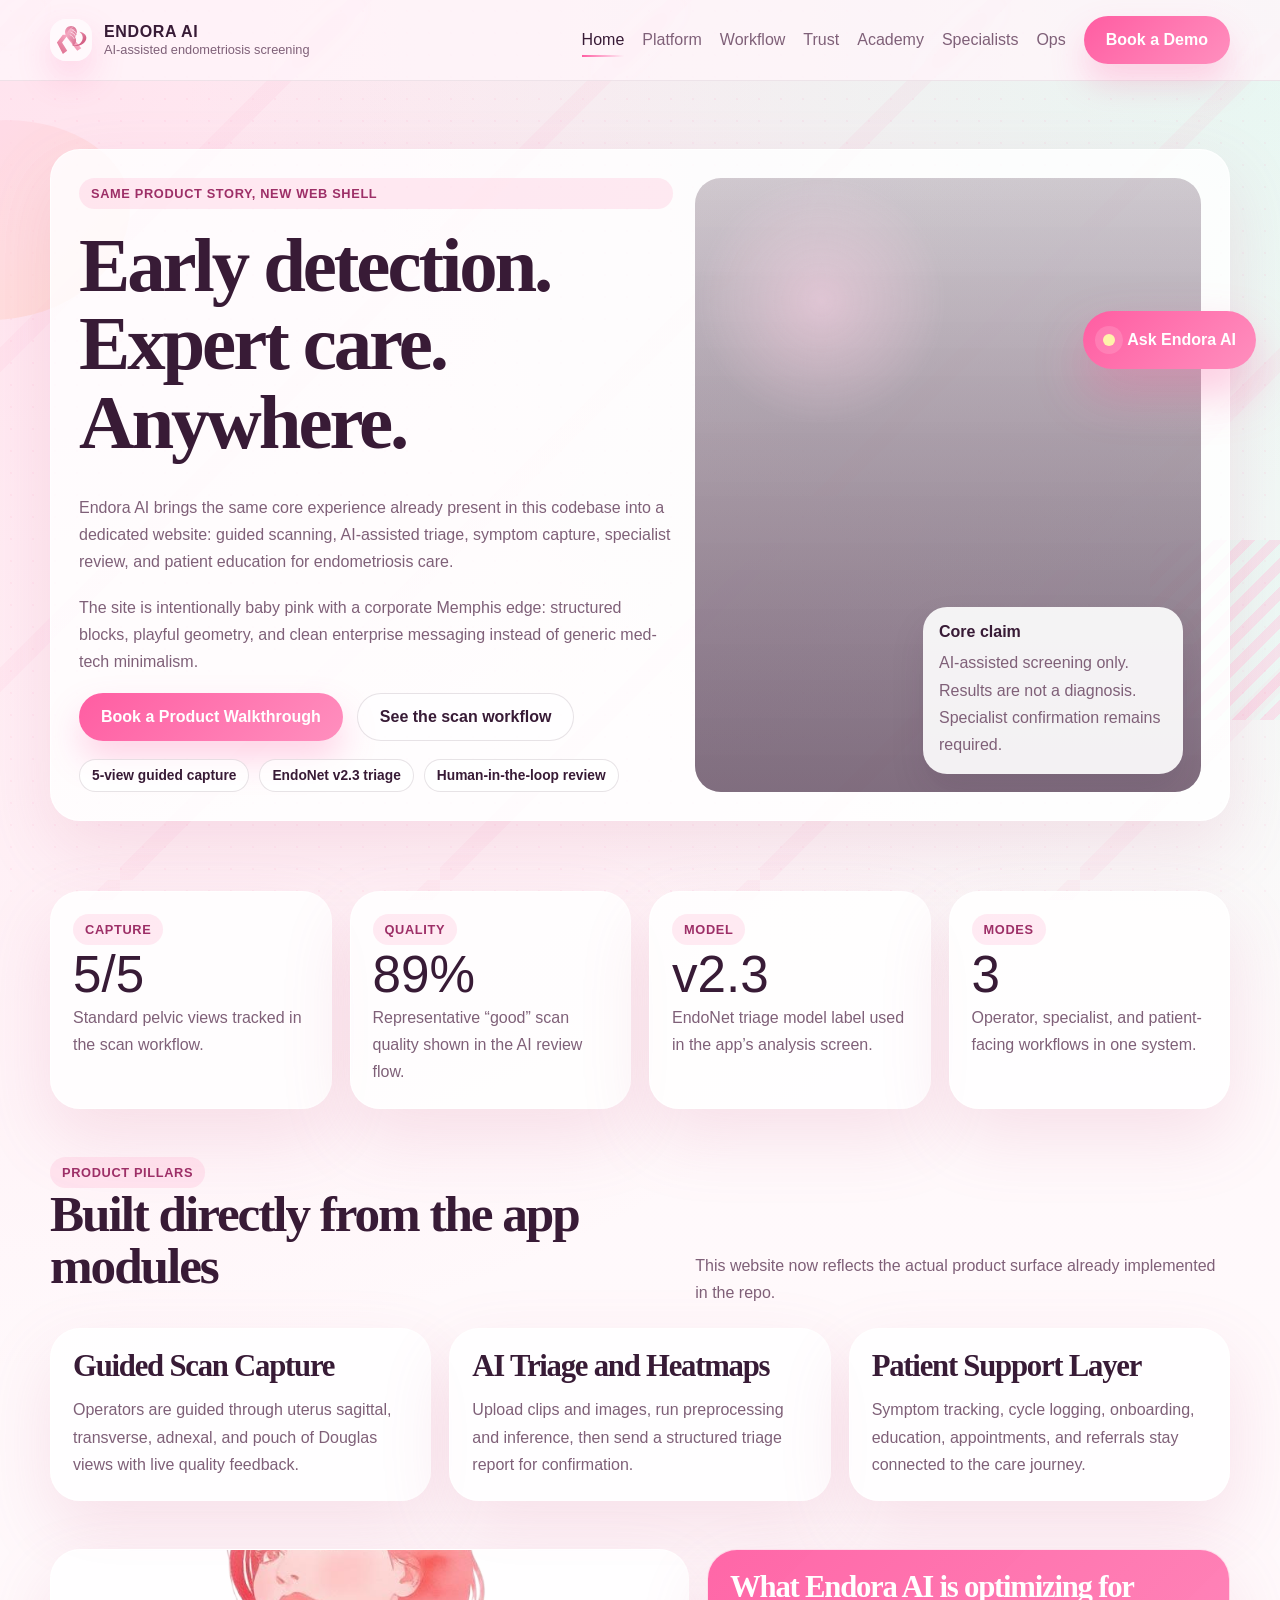
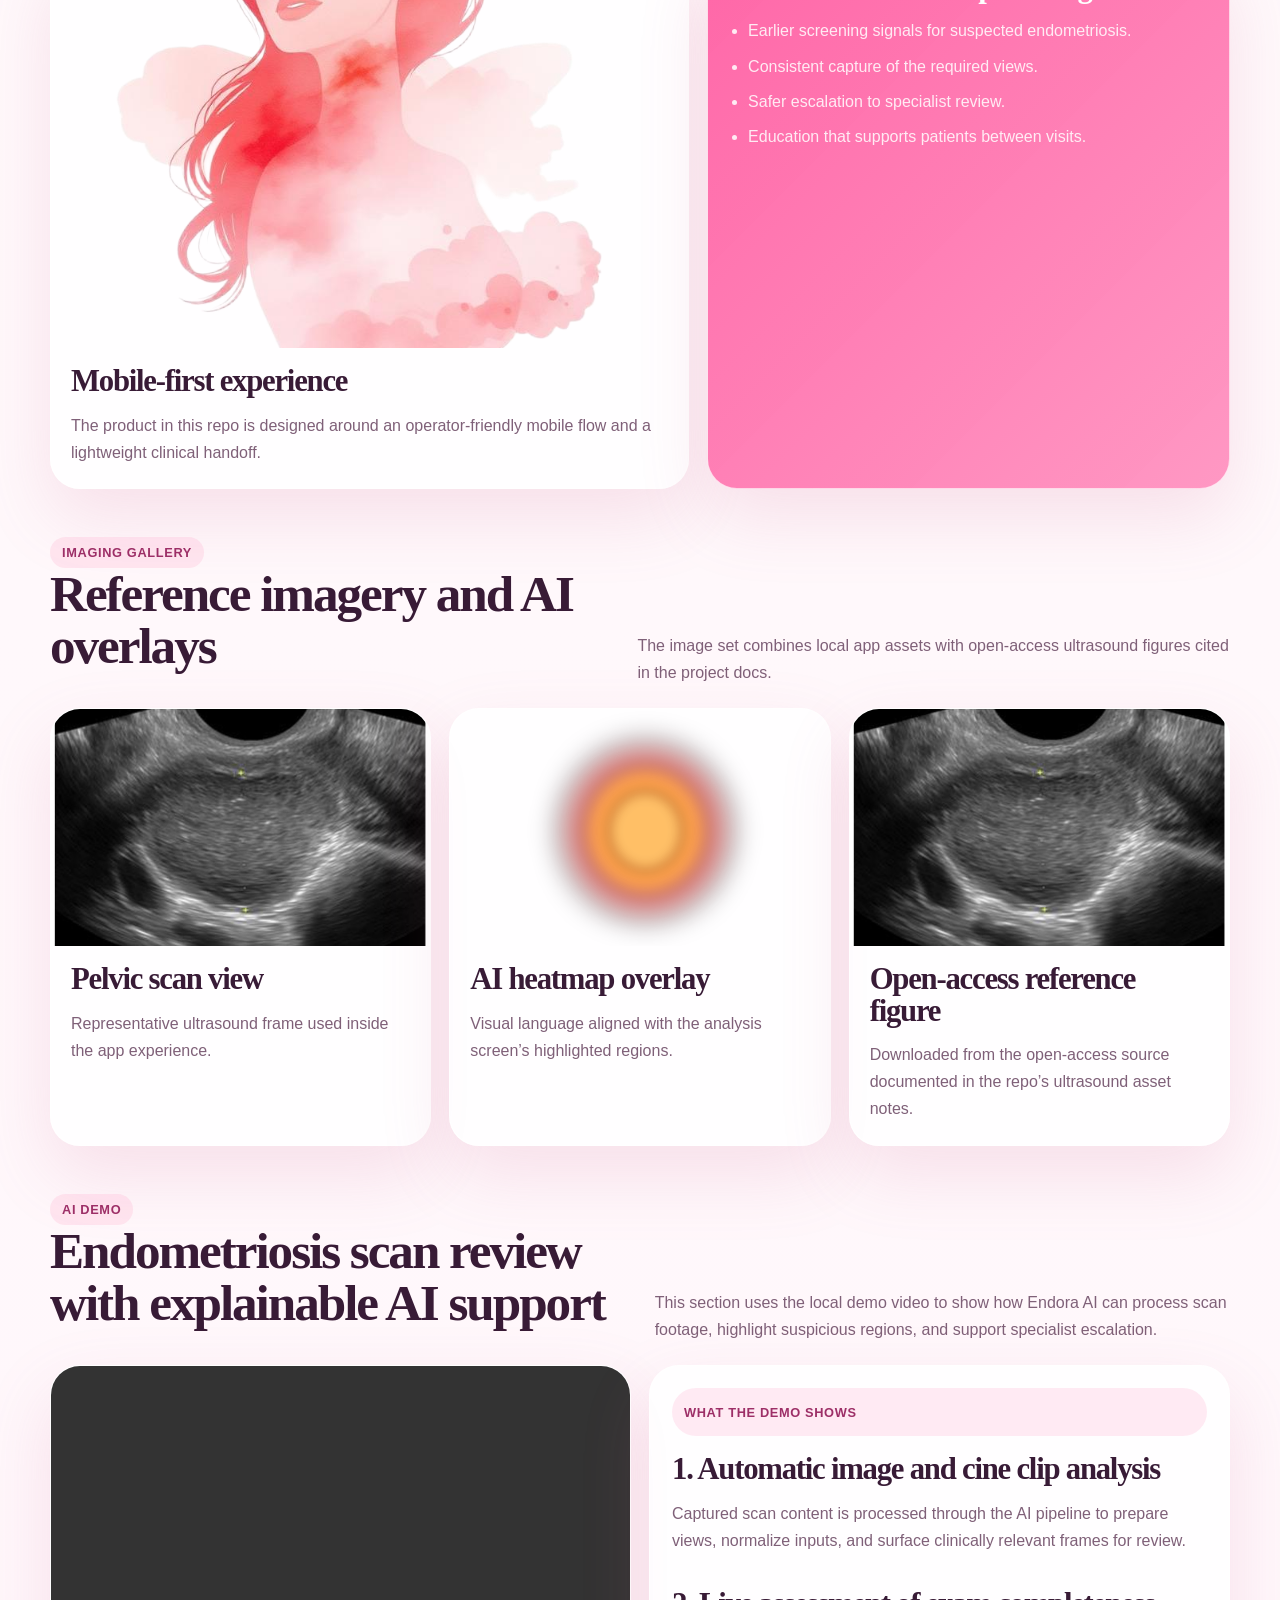
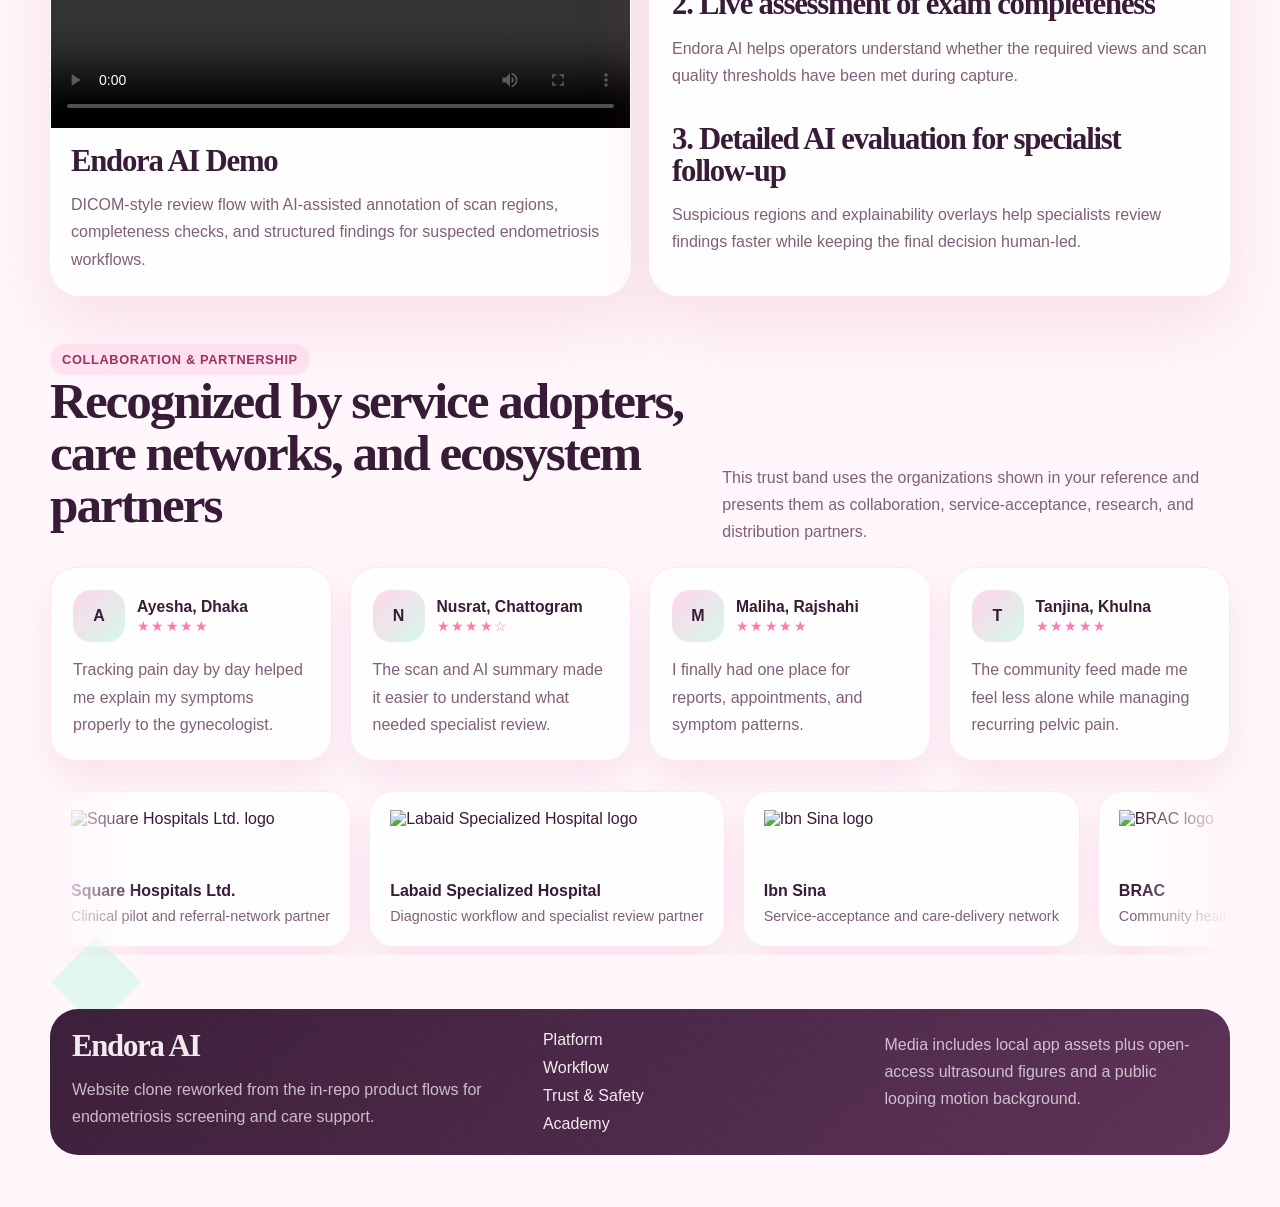
==== index.html @ 6591b610 "first commit" ====
<!doctype html>
<html lang="en">
  <head>
    <meta charset="UTF-8" />
    <meta name="viewport" content="width=device-width, initial-scale=1.0" />
    <title>Endora AI</title>
    <link rel="stylesheet" href="./styles.css" />
  </head>
  <body>
    <div class="page-shell">
      <div class="shape one"></div>
      <div class="shape two"></div>
      <div class="shape three"></div>

      <header class="site-header">
        <div class="header-inner">
          <a class="brand" href="./index.html">
            <img src="./assets/endora-awareness-logo.svg" alt="Endora AI logo" />
            <span class="brand-copy">
              <strong>Endora AI</strong>
              <span>AI-assisted endometriosis screening</span>
            </span>
          </a>
          <button class="nav-toggle" data-nav-toggle aria-expanded="false" aria-label="Toggle navigation">Menu</button>
          <nav class="site-nav" data-site-nav>
            <a href="./index.html" aria-current="page">Home</a>
            <a href="./team.html">Platform</a>
            <a href="./publications.html">Workflow</a>
            <a href="./security.html">Trust</a>
            <a href="./privacy-policy.html">Academy</a>
            <a href="./website-terms-of-use.html">Specialists</a>
            <a href="./patents.html">Ops</a>
            <a class="cta" href="./product-regulatory-information.html">Book a Demo</a>
          </nav>
        </div>
      </header>

      <main>
        <section class="hero">
          <div class="section">
            <div class="hero-card">
              <div class="hero-copy">
                <div class="eyebrow">Same product story, new web shell</div>
                <h1>Early detection. Expert care. Anywhere.</h1>
                <p>
                  Endora AI brings the same core experience already present in this codebase into a dedicated website:
                  guided scanning, AI-assisted triage, symptom capture, specialist review, and patient education for
                  endometriosis care.
                </p>
                <p>
                  The site is intentionally baby pink with a corporate Memphis edge: structured blocks, playful geometry,
                  and clean enterprise messaging instead of generic med-tech minimalism.
                </p>
                <div class="button-row">
                  <a class="cta" href="./product-regulatory-information.html">Book a Product Walkthrough</a>
                  <a class="cta secondary" href="./publications.html">See the scan workflow</a>
                </div>
                <div class="pill-row">
                  <span class="pill">5-view guided capture</span>
                  <span class="pill">EndoNet v2.3 triage</span>
                  <span class="pill">Human-in-the-loop review</span>
                </div>
              </div>
              <div class="hero-media">
                <video autoplay muted loop playsinline src="./assets/Endometriosis_Video_Generation.mp4"></video>
                <div class="hero-overlay"></div>
                <div class="hero-float">
                  <strong>Core claim</strong>
                  <p>AI-assisted screening only. Results are not a diagnosis. Specialist confirmation remains required.</p>
                </div>
              </div>
            </div>
          </div>
        </section>

        <section class="section">
          <div class="stats">
            <article class="stat-card">
              <div class="badge">Capture</div>
              <div class="stat-value">5/5</div>
              <p>Standard pelvic views tracked in the scan workflow.</p>
            </article>
            <article class="stat-card">
              <div class="badge">Quality</div>
              <div class="stat-value">89%</div>
              <p>Representative “good” scan quality shown in the AI review flow.</p>
            </article>
            <article class="stat-card">
              <div class="badge">Model</div>
              <div class="stat-value">v2.3</div>
              <p>EndoNet triage model label used in the app’s analysis screen.</p>
            </article>
            <article class="stat-card">
              <div class="badge">Modes</div>
              <div class="stat-value">3</div>
              <p>Operator, specialist, and patient-facing workflows in one system.</p>
            </article>
          </div>
        </section>

        <section class="section">
          <div class="section-header">
            <div>
              <div class="badge">Product pillars</div>
              <h2>Built directly from the app modules</h2>
            </div>
            <p>This website now reflects the actual product surface already implemented in the repo.</p>
          </div>
          <div class="section-grid three-up">
            <article class="feature-card">
              <h3>Guided Scan Capture</h3>
              <p>Operators are guided through uterus sagittal, transverse, adnexal, and pouch of Douglas views with live quality feedback.</p>
            </article>
            <article class="feature-card">
              <h3>AI Triage and Heatmaps</h3>
              <p>Upload clips and images, run preprocessing and inference, then send a structured triage report for confirmation.</p>
            </article>
            <article class="feature-card">
              <h3>Patient Support Layer</h3>
              <p>Symptom tracking, cycle logging, onboarding, education, appointments, and referrals stay connected to the care journey.</p>
            </article>
          </div>
        </section>

        <section class="section">
          <div class="split-callout">
            <article class="media-card">
              <img src="./assets/hero-illustration.png" alt="Endora AI hero illustration" />
              <div class="media-copy">
                <h3>Mobile-first experience</h3>
                <p>The product in this repo is designed around an operator-friendly mobile flow and a lightweight clinical handoff.</p>
              </div>
            </article>
            <article class="quote-card">
              <h3>What Endora AI is optimizing for</h3>
              <ul class="list">
                <li>Earlier screening signals for suspected endometriosis.</li>
                <li>Consistent capture of the required views.</li>
                <li>Safer escalation to specialist review.</li>
                <li>Education that supports patients between visits.</li>
              </ul>
            </article>
          </div>
        </section>

        <section class="section">
          <div class="section-header">
            <div>
              <div class="badge">Imaging gallery</div>
              <h2>Reference imagery and AI overlays</h2>
            </div>
            <p>The image set combines local app assets with open-access ultrasound figures cited in the project docs.</p>
          </div>
          <div class="section-grid three-up">
            <article class="media-card">
              <img src="./assets/ultrasound-pelvic.png" alt="Pelvic ultrasound view" />
              <div class="media-copy">
                <h3>Pelvic scan view</h3>
                <p>Representative ultrasound frame used inside the app experience.</p>
              </div>
            </article>
            <article class="media-card">
              <img src="./assets/ultrasound-heatmap.png" alt="Ultrasound heatmap overlay" />
              <div class="media-copy">
                <h3>AI heatmap overlay</h3>
                <p>Visual language aligned with the analysis screen’s highlighted regions.</p>
              </div>
            </article>
            <article class="media-card">
              <img src="./assets/endometrioma-reference.jpg" alt="Endometrioma reference image" />
              <div class="media-copy">
                <h3>Open-access reference figure</h3>
                <p>Downloaded from the open-access source documented in the repo’s ultrasound asset notes.</p>
              </div>
            </article>
          </div>
        </section>

        <section class="section">
          <div class="section-header">
            <div>
              <div class="badge">AI demo</div>
              <h2>Endometriosis scan review with explainable AI support</h2>
            </div>
            <p>This section uses the local demo video to show how Endora AI can process scan footage, highlight suspicious regions, and support specialist escalation.</p>
          </div>
          <div class="section-grid two-up">
            <article class="media-card">
              <video controls playsinline preload="metadata" src="./assets/Endometriosis_Video_Generation.mp4"></video>
              <div class="media-copy">
                <h3>Endora AI Demo</h3>
                <p>DICOM-style review flow with AI-assisted annotation of scan regions, completeness checks, and structured findings for suspected endometriosis workflows.</p>
              </div>
            </article>
            <article class="content-card stack">
              <div class="badge">What the demo shows</div>
              <article class="feature-card" style="padding: 0; background: transparent; border: 0; box-shadow: none;">
                <h3>1. Automatic image and cine clip analysis</h3>
                <p>Captured scan content is processed through the AI pipeline to prepare views, normalize inputs, and surface clinically relevant frames for review.</p>
              </article>
              <article class="feature-card" style="padding: 0; background: transparent; border: 0; box-shadow: none;">
                <h3>2. Live assessment of exam completeness</h3>
                <p>Endora AI helps operators understand whether the required views and scan quality thresholds have been met during capture.</p>
              </article>
              <article class="feature-card" style="padding: 0; background: transparent; border: 0; box-shadow: none;">
                <h3>3. Detailed AI evaluation for specialist follow-up</h3>
                <p>Suspicious regions and explainability overlays help specialists review findings faster while keeping the final decision human-led.</p>
              </article>
            </article>
          </div>
        </section>

        <section class="section">
          <div class="section-header">
            <div>
              <div class="badge">Collaboration & partnership</div>
              <h2>Recognized by service adopters, care networks, and ecosystem partners</h2>
            </div>
            <p>This trust band uses the organizations shown in your reference and presents them as collaboration, service-acceptance, research, and distribution partners.</p>
          </div>
          <div class="section-grid review-grid" style="margin-bottom: 22px;">
            <article class="review-card">
              <div class="review-head">
                <div class="review-avatar">A</div>
                <div class="review-meta">
                  <strong>Ayesha, Dhaka</strong>
                  <span class="review-stars">★★★★★</span>
                </div>
              </div>
              <p>Tracking pain day by day helped me explain my symptoms properly to the gynecologist.</p>
            </article>
            <article class="review-card">
              <div class="review-head">
                <div class="review-avatar">N</div>
                <div class="review-meta">
                  <strong>Nusrat, Chattogram</strong>
                  <span class="review-stars">★★★★☆</span>
                </div>
              </div>
              <p>The scan and AI summary made it easier to understand what needed specialist review.</p>
            </article>
            <article class="review-card">
              <div class="review-head">
                <div class="review-avatar">M</div>
                <div class="review-meta">
                  <strong>Maliha, Rajshahi</strong>
                  <span class="review-stars">★★★★★</span>
                </div>
              </div>
              <p>I finally had one place for reports, appointments, and symptom patterns.</p>
            </article>
            <article class="review-card">
              <div class="review-head">
                <div class="review-avatar">T</div>
                <div class="review-meta">
                  <strong>Tanjina, Khulna</strong>
                  <span class="review-stars">★★★★★</span>
                </div>
              </div>
              <p>The community feed made me feel less alone while managing recurring pelvic pain.</p>
            </article>
          </div>
          <div class="marquee-shell">
            <div class="marquee-track">
              <article class="partner-tile"><img class="partner-logo" src="https://logo.clearbit.com/squarehospital.com" alt="Square Hospitals Ltd. logo" /><strong>Square Hospitals Ltd.</strong><span>Clinical pilot and referral-network partner</span></article>
              <article class="partner-tile"><img class="partner-logo" src="https://logo.clearbit.com/labaidgroup.com" alt="Labaid Specialized Hospital logo" /><strong>Labaid Specialized Hospital</strong><span>Diagnostic workflow and specialist review partner</span></article>
              <article class="partner-tile"><img class="partner-logo" src="https://logo.clearbit.com/ibnsinatrust.com" alt="Ibn Sina logo" /><strong>Ibn Sina</strong><span>Service-acceptance and care-delivery network</span></article>
              <article class="partner-tile"><img class="partner-logo" src="https://logo.clearbit.com/brac.net" alt="BRAC logo" /><strong>BRAC</strong><span>Community health access and outreach collaboration</span></article>
              <article class="partner-tile"><img class="partner-logo" src="https://logo.clearbit.com/sajida.org" alt="Sajida Foundation logo" /><strong>Sajida Foundation</strong><span>Screening access and social-impact collaboration</span></article>
              <article class="partner-tile"><img class="partner-logo" src="https://logo.clearbit.com/mariestopes.org.bd" alt="Marie Stopes Bangladesh logo" /><strong>Marie Stopes Bangladesh</strong><span>Women’s health distribution partner</span></article>
              <article class="partner-tile"><img class="partner-logo" src="https://logo.clearbit.com/undp.org" alt="UNDP logo" /><strong>UNDP</strong><span>Digital health and systems-strengthening partner</span></article>
              <article class="partner-tile"><img class="partner-logo" src="https://logo.clearbit.com/unwomen.org" alt="UN Women logo" /><strong>UN Women</strong><span>Gender-equity and women’s health support</span></article>
              <article class="partner-tile"><img class="partner-logo" src="./assets/partners/who.svg" alt="WHO logo" /><strong>WHO</strong><span>Standards-aligned health-system reference partner</span></article>
              <article class="partner-tile"><img class="partner-logo" src="./assets/partners/startup-bangladesh.svg" alt="Startup Bangladesh logo" /><strong>Startup Bangladesh</strong><span>Innovation and venture ecosystem partner</span></article>
              <article class="partner-tile"><img class="partner-logo" src="https://logo.clearbit.com/bkash.com" alt="bKash logo" /><strong>bKash</strong><span>Digital payment and service-access enabler</span></article>
              <article class="partner-tile"><img class="partner-logo" src="https://logo.clearbit.com/aci-bd.com" alt="ACI logo" /><strong>ACI</strong><span>Healthcare distribution and market-access partner</span></article>
              <article class="partner-tile"><img class="partner-logo" src="./assets/partners/icddrb.png" alt="icddr,b logo" /><strong>icddr,b</strong><span>Research credibility and evidence-support collaboration</span></article>
              <article class="partner-tile"><img class="partner-logo" src="https://logo.clearbit.com/grameenphone.com" alt="Grameenphone logo" /><strong>Grameenphone</strong><span>Connectivity and digital-access ecosystem partner</span></article>
              <article class="partner-tile"><img class="partner-logo" src="https://logo.clearbit.com/unilever.com" alt="Unilever logo" /><strong>Unilever</strong><span>Brand and awareness collaboration benchmark</span></article>
              <article class="partner-tile"><img class="partner-logo" src="https://logo.clearbit.com/buet.ac.bd" alt="BUET logo" /><strong>BUET</strong><span>Technical and innovation ecosystem alignment</span></article>

              <article class="partner-tile"><img class="partner-logo" src="https://logo.clearbit.com/squarehospital.com" alt="Square Hospitals Ltd. logo" /><strong>Square Hospitals Ltd.</strong><span>Clinical pilot and referral-network partner</span></article>
              <article class="partner-tile"><img class="partner-logo" src="https://logo.clearbit.com/labaidgroup.com" alt="Labaid Specialized Hospital logo" /><strong>Labaid Specialized Hospital</strong><span>Diagnostic workflow and specialist review partner</span></article>
              <article class="partner-tile"><img class="partner-logo" src="https://logo.clearbit.com/ibnsinatrust.com" alt="Ibn Sina logo" /><strong>Ibn Sina</strong><span>Service-acceptance and care-delivery network</span></article>
              <article class="partner-tile"><img class="partner-logo" src="https://logo.clearbit.com/brac.net" alt="BRAC logo" /><strong>BRAC</strong><span>Community health access and outreach collaboration</span></article>
              <article class="partner-tile"><img class="partner-logo" src="https://logo.clearbit.com/sajida.org" alt="Sajida Foundation logo" /><strong>Sajida Foundation</strong><span>Screening access and social-impact collaboration</span></article>
              <article class="partner-tile"><img class="partner-logo" src="https://logo.clearbit.com/mariestopes.org.bd" alt="Marie Stopes Bangladesh logo" /><strong>Marie Stopes Bangladesh</strong><span>Women’s health distribution partner</span></article>
              <article class="partner-tile"><img class="partner-logo" src="https://logo.clearbit.com/undp.org" alt="UNDP logo" /><strong>UNDP</strong><span>Digital health and systems-strengthening partner</span></article>
              <article class="partner-tile"><img class="partner-logo" src="https://logo.clearbit.com/unwomen.org" alt="UN Women logo" /><strong>UN Women</strong><span>Gender-equity and women’s health support</span></article>
              <article class="partner-tile"><img class="partner-logo" src="./assets/partners/who.svg" alt="WHO logo" /><strong>WHO</strong><span>Standards-aligned health-system reference partner</span></article>
              <article class="partner-tile"><img class="partner-logo" src="./assets/partners/startup-bangladesh.svg" alt="Startup Bangladesh logo" /><strong>Startup Bangladesh</strong><span>Innovation and venture ecosystem partner</span></article>
              <article class="partner-tile"><img class="partner-logo" src="https://logo.clearbit.com/bkash.com" alt="bKash logo" /><strong>bKash</strong><span>Digital payment and service-access enabler</span></article>
              <article class="partner-tile"><img class="partner-logo" src="https://logo.clearbit.com/aci-bd.com" alt="ACI logo" /><strong>ACI</strong><span>Healthcare distribution and market-access partner</span></article>
              <article class="partner-tile"><img class="partner-logo" src="./assets/partners/icddrb.png" alt="icddr,b logo" /><strong>icddr,b</strong><span>Research credibility and evidence-support collaboration</span></article>
              <article class="partner-tile"><img class="partner-logo" src="https://logo.clearbit.com/grameenphone.com" alt="Grameenphone logo" /><strong>Grameenphone</strong><span>Connectivity and digital-access ecosystem partner</span></article>
              <article class="partner-tile"><img class="partner-logo" src="https://logo.clearbit.com/unilever.com" alt="Unilever logo" /><strong>Unilever</strong><span>Brand and awareness collaboration benchmark</span></article>
              <article class="partner-tile"><img class="partner-logo" src="https://logo.clearbit.com/buet.ac.bd" alt="BUET logo" /><strong>BUET</strong><span>Technical and innovation ecosystem alignment</span></article>
            </div>
          </div>
        </section>
      </main>

      <footer class="footer">
        <div class="footer-inner">
          <div class="footer-grid">
            <div>
              <h3>Endora AI</h3>
              <p>Website clone reworked from the in-repo product flows for endometriosis screening and care support.</p>
            </div>
            <div class="footer-links">
              <a href="./team.html">Platform</a>
              <a href="./publications.html">Workflow</a>
              <a href="./security.html">Trust & Safety</a>
              <a href="./privacy-policy.html">Academy</a>
            </div>
            <div>
              <p class="fine-print">Media includes local app assets plus open-access ultrasound figures and a public looping motion background.</p>
            </div>
          </div>
        </div>
      </footer>
    </div>
    <script src="./app.js"></script>
  </body>
</html>
---- styles.css ----
:root {
  --bg: #fff6fb;
  --bg-alt: #ffe5f1;
  --surface: rgba(255, 255, 255, 0.82);
  --surface-strong: #ffffff;
  --ink: #381b36;
  --muted: #7f6078;
  --pink: #ff8fbe;
  --pink-strong: #ff5da2;
  --pink-soft: #ffd6e9;
  --rose: #ffb3d1;
  --peach: #ffd8c9;
  --mint: #d6f7ec;
  --line: rgba(56, 27, 54, 0.12);
  --shadow: 0 28px 70px rgba(203, 98, 145, 0.16);
  --radius: 30px;
}

* {
  box-sizing: border-box;
}

html {
  scroll-behavior: smooth;
}

body {
  margin: 0;
  color: var(--ink);
  font-family: "Trebuchet MS", "Avenir Next", sans-serif;
  background:
    radial-gradient(circle at top left, rgba(255, 143, 190, 0.22), transparent 30%),
    radial-gradient(circle at top right, rgba(214, 247, 236, 0.6), transparent 24%),
    linear-gradient(180deg, #fffafb 0%, var(--bg) 100%);
  opacity: 0;
  animation: page-fade 0.7s ease forwards;
}

body::before {
  content: "";
  position: fixed;
  inset: 0;
  pointer-events: none;
  background-image:
    radial-gradient(circle, rgba(255, 93, 162, 0.1) 1px, transparent 1px),
    linear-gradient(135deg, transparent 0 48%, rgba(255, 179, 209, 0.22) 48% 52%, transparent 52% 100%);
  background-size: 22px 22px, 320px 320px;
  background-position: 0 0, right -120px top -80px;
  opacity: 0.55;
}

a {
  color: inherit;
  text-decoration: none;
}

img,
video {
  display: block;
  max-width: 100%;
}

.page-shell {
  position: relative;
  min-height: 100vh;
  overflow: hidden;
}

.shape {
  position: absolute;
  z-index: 0;
  pointer-events: none;
  opacity: 0.7;
  transition: transform 0.15s linear;
  will-change: transform;
}

.shape.one {
  top: 120px;
  left: -70px;
  width: 200px;
  height: 200px;
  border-radius: 38% 62% 70% 30% / 40% 43% 57% 60%;
  background: linear-gradient(135deg, var(--pink-soft), var(--peach));
}

.shape.two {
  top: 540px;
  right: -50px;
  width: 180px;
  height: 180px;
  border-radius: 28px;
  background: repeating-linear-gradient(
    -45deg,
    rgba(255, 93, 162, 0.2),
    rgba(255, 93, 162, 0.2) 10px,
    rgba(214, 247, 236, 0.35) 10px,
    rgba(214, 247, 236, 0.35) 20px
  );
  transform: rotate(18deg);
}

.shape.three {
  bottom: 180px;
  left: 4%;
  width: 90px;
  height: 90px;
  background: var(--mint);
  clip-path: polygon(50% 0%, 100% 50%, 50% 100%, 0% 50%);
}

.site-header {
  position: sticky;
  top: 0;
  z-index: 50;
  backdrop-filter: blur(16px);
  background: rgba(255, 246, 251, 0.8);
  border-bottom: 1px solid rgba(56, 27, 54, 0.08);
  transition: background 0.24s ease, border-color 0.24s ease, box-shadow 0.24s ease;
}

.site-header.is-scrolled {
  background: rgba(255, 250, 252, 0.94);
  border-bottom-color: rgba(56, 27, 54, 0.12);
  box-shadow: 0 18px 44px rgba(170, 90, 133, 0.1);
}

.header-inner,
.section,
.footer-inner {
  position: relative;
  z-index: 1;
  width: min(1180px, calc(100vw - 32px));
  margin: 0 auto;
}

.header-inner {
  display: flex;
  align-items: center;
  justify-content: space-between;
  gap: 18px;
  padding: 16px 0;
}

.brand {
  display: inline-flex;
  align-items: center;
  gap: 12px;
}

.brand img {
  width: 42px;
  height: 42px;
  border-radius: 16px;
  box-shadow: 0 16px 34px rgba(255, 93, 162, 0.22);
  transition: transform 0.35s ease, box-shadow 0.35s ease;
}

.brand-copy {
  display: grid;
  gap: 2px;
}

.brand-copy strong {
  font-size: 1rem;
  line-height: 1;
  letter-spacing: 0.04em;
  text-transform: uppercase;
}

.brand-copy span {
  color: var(--muted);
  font-size: 0.8rem;
}

.nav-toggle {
  display: none;
  border: 0;
  background: transparent;
  color: var(--ink);
  font: inherit;
}

.site-nav {
  display: flex;
  align-items: center;
  gap: 18px;
  color: var(--muted);
}

.site-nav a:hover,
.site-nav a[aria-current="page"] {
  color: var(--ink);
}

.site-nav a {
  position: relative;
  transition: color 0.24s ease, transform 0.24s ease;
}

.site-nav a:not(.cta)::after {
  content: "";
  position: absolute;
  left: 0;
  bottom: -8px;
  width: 100%;
  height: 2px;
  transform: scaleX(0);
  transform-origin: left;
  background: linear-gradient(90deg, var(--pink-strong), transparent);
  transition: transform 0.24s ease;
}

.site-nav a:hover::after,
.site-nav a[aria-current="page"]::after {
  transform: scaleX(1);
}

.cta {
  display: inline-flex;
  align-items: center;
  justify-content: center;
  min-height: 48px;
  padding: 0 22px;
  border: 0;
  border-radius: 999px;
  background: linear-gradient(135deg, var(--pink-strong), var(--pink));
  color: #fff;
  font-weight: 700;
  box-shadow: 0 18px 34px rgba(255, 93, 162, 0.26);
  transition: transform 0.28s ease, box-shadow 0.28s ease, filter 0.28s ease;
}

.cta.secondary {
  background: rgba(255, 255, 255, 0.58);
  color: var(--ink);
  border: 1px solid var(--line);
  box-shadow: none;
}

.cta:hover {
  transform: translateY(-3px);
  box-shadow: 0 22px 42px rgba(255, 93, 162, 0.3);
  filter: saturate(1.04);
}

.hero,
.page-hero {
  padding: 46px 0 22px;
}

.hero-card,
.content-card,
.media-card,
.stat-card,
.feature-card,
.person-card,
.legal-card,
.quote-card {
  background: var(--surface);
  border: 1px solid rgba(255, 255, 255, 0.72);
  border-radius: var(--radius);
  box-shadow: var(--shadow);
  transition: transform 0.32s ease, box-shadow 0.32s ease, border-color 0.32s ease, background 0.32s ease;
}

.hero-card {
  display: grid;
  grid-template-columns: 1.08fr 0.92fr;
  gap: 22px;
  padding: 28px;
}

.page-hero .hero-card {
  grid-template-columns: 1fr;
}

.eyebrow,
.badge {
  display: inline-flex;
  align-items: center;
  gap: 10px;
  padding: 8px 12px;
  border-radius: 999px;
  background: rgba(255, 143, 190, 0.18);
  color: #9d2f67;
  font-size: 0.8rem;
  font-weight: 800;
  letter-spacing: 0.05em;
  text-transform: uppercase;
}

h1,
h2,
h3,
h4 {
  margin: 0 0 14px;
  font-family: Georgia, "Times New Roman", serif;
  line-height: 1.02;
  letter-spacing: -0.04em;
}

h1 {
  font-size: clamp(3rem, 6vw, 5.2rem);
}

h2 {
  font-size: clamp(2rem, 4vw, 3.4rem);
}

h3 {
  font-size: clamp(1.35rem, 2.4vw, 2rem);
}

p,
li,
.fine-print,
.meta {
  margin: 0;
  color: var(--muted);
  font-size: 1rem;
  line-height: 1.7;
}

code {
  padding: 2px 7px;
  border-radius: 999px;
  background: rgba(255, 143, 190, 0.16);
}

.hero-copy {
  display: grid;
  gap: 18px;
  align-content: start;
}

.hero-media {
  position: relative;
  min-height: 420px;
  overflow: hidden;
  border-radius: 26px;
  background: linear-gradient(180deg, rgba(56, 27, 54, 0.2), rgba(56, 27, 54, 0.38));
  isolation: isolate;
}

.hero-media video {
  position: absolute;
  inset: 0;
  width: 100%;
  height: 100%;
  object-fit: cover;
  transform: scale(1.06);
  transition: transform 0.8s ease;
}

.hero-overlay {
  position: absolute;
  inset: 0;
  background:
    radial-gradient(circle at 25% 20%, rgba(255, 214, 233, 0.5), transparent 20%),
    linear-gradient(180deg, rgba(56, 27, 54, 0.04), rgba(56, 27, 54, 0.42));
}

.hero-float {
  position: absolute;
  right: 18px;
  bottom: 18px;
  width: min(260px, 72%);
  padding: 16px;
  border-radius: 24px;
  background: rgba(255, 255, 255, 0.9);
  box-shadow: 0 18px 34px rgba(56, 27, 54, 0.12);
  animation: float-card 5.5s ease-in-out infinite;
}

.hero-float strong {
  display: block;
  margin-bottom: 8px;
}

.button-row {
  display: flex;
  flex-wrap: wrap;
  gap: 14px;
}

.section {
  padding: 22px 0 26px;
}

.section-header {
  display: flex;
  align-items: end;
  justify-content: space-between;
  gap: 20px;
  margin-bottom: 22px;
}

.section-grid {
  display: grid;
  gap: 18px;
}

.three-up {
  grid-template-columns: repeat(3, minmax(0, 1fr));
}

.two-up {
  grid-template-columns: repeat(2, minmax(0, 1fr));
}

.stack {
  display: grid;
  gap: 18px;
}

.feature-card,
.content-card,
.stat-card,
.person-card,
.legal-card,
.quote-card {
  padding: 22px;
}

.feature-card:hover,
.content-card:hover,
.stat-card:hover,
.person-card:hover,
.legal-card:hover,
.media-card:hover {
  transform: translateY(-6px);
  box-shadow: 0 30px 70px rgba(203, 98, 145, 0.22);
  border-color: rgba(255, 143, 190, 0.28);
}

.media-card {
  overflow: hidden;
}

.media-card img,
.media-card video {
  width: 100%;
  aspect-ratio: 16 / 10;
  object-fit: cover;
  transition: transform 0.7s ease, filter 0.5s ease;
}

.media-card:hover img,
.media-card:hover video {
  transform: scale(1.05);
  filter: saturate(1.06);
}

.media-copy {
  padding: 18px 20px 22px;
}

.stats {
  display: grid;
  grid-template-columns: repeat(4, minmax(0, 1fr));
  gap: 18px;
}

.stat-value {
  font-size: clamp(2rem, 4vw, 3.5rem);
  color: var(--ink);
}

.list {
  margin: 0;
  padding-left: 18px;
}

.list li + li {
  margin-top: 8px;
}

.mini-grid {
  display: grid;
  grid-template-columns: repeat(2, minmax(0, 1fr));
  gap: 18px;
}

.pill-row {
  display: flex;
  flex-wrap: wrap;
  gap: 10px;
}

.pill {
  padding: 8px 12px;
  border-radius: 999px;
  background: rgba(255, 255, 255, 0.7);
  border: 1px solid var(--line);
  color: var(--ink);
  font-size: 0.86rem;
  font-weight: 700;
  transition: transform 0.24s ease, background 0.24s ease, border-color 0.24s ease;
}

.pill:hover {
  transform: translateY(-2px);
  background: rgba(255, 255, 255, 0.95);
  border-color: rgba(255, 143, 190, 0.32);
}

.person-grid {
  display: grid;
  grid-template-columns: repeat(3, minmax(0, 1fr));
  gap: 18px;
}

.avatar-slot,
.avatar-slot img {
  width: 100%;
  aspect-ratio: 4 / 5;
  object-fit: cover;
}

.avatar-slot {
  overflow: hidden;
  border-radius: 22px;
  margin-bottom: 16px;
  background: linear-gradient(135deg, var(--pink-soft), var(--mint));
}

.person-card:hover .avatar-slot img,
.media-card:hover img {
  transform: scale(1.05);
}

.quote-card {
  background:
    linear-gradient(135deg, rgba(255, 93, 162, 0.94), rgba(255, 143, 190, 0.92)),
    repeating-linear-gradient(
      -45deg,
      rgba(255, 255, 255, 0.1),
      rgba(255, 255, 255, 0.1) 10px,
      transparent 10px,
      transparent 20px
    );
  color: white;
}

.quote-card p,
.quote-card .fine-print,
.quote-card li {
  color: rgba(255, 255, 255, 0.86);
}

.split-callout {
  display: grid;
  grid-template-columns: 1.1fr 0.9fr;
  gap: 18px;
}

.footer {
  padding: 28px 0 52px;
}

.marquee-shell {
  overflow: hidden;
  mask-image: linear-gradient(90deg, transparent, black 8%, black 92%, transparent);
}

.marquee-track {
  display: flex;
  width: max-content;
  gap: 18px;
  padding: 8px 0;
  animation: marquee-scroll 34s linear infinite;
}

.marquee-shell:hover .marquee-track {
  animation-play-state: paused;
}

.partner-tile {
  min-width: 230px;
  padding: 18px 20px;
  border-radius: 24px;
  background: rgba(255, 255, 255, 0.86);
  border: 1px solid rgba(255, 143, 190, 0.2);
  box-shadow: 0 18px 34px rgba(203, 98, 145, 0.12);
  transition: transform 0.28s ease, box-shadow 0.28s ease;
}

.partner-logo {
  width: 100%;
  height: 58px;
  margin-bottom: 14px;
  object-fit: contain;
  object-position: left center;
  filter: saturate(1.04);
}

.partner-tile:hover {
  transform: translateY(-4px);
  box-shadow: 0 24px 40px rgba(203, 98, 145, 0.18);
}

.partner-tile strong {
  display: block;
  margin-bottom: 6px;
  font-size: 1rem;
}

.partner-tile span {
  color: var(--muted);
  font-size: 0.9rem;
  line-height: 1.5;
}

.review-grid {
  display: grid;
  grid-template-columns: repeat(4, minmax(0, 1fr));
  gap: 18px;
}

.review-card {
  padding: 22px;
  border-radius: 26px;
  background: rgba(255, 255, 255, 0.88);
  border: 1px solid rgba(255, 143, 190, 0.2);
  box-shadow: 0 18px 34px rgba(203, 98, 145, 0.12);
  transition: transform 0.28s ease, box-shadow 0.28s ease;
}

.review-card:hover {
  transform: translateY(-5px);
  box-shadow: 0 24px 40px rgba(203, 98, 145, 0.18);
}

.review-head {
  display: flex;
  align-items: center;
  gap: 12px;
  margin-bottom: 14px;
}

.review-avatar {
  width: 52px;
  height: 52px;
  border-radius: 18px;
  display: grid;
  place-items: center;
  background: linear-gradient(135deg, var(--pink-soft), var(--mint));
  color: var(--ink);
  font-weight: 800;
}

.review-meta {
  display: grid;
  gap: 2px;
}

.review-meta strong {
  font-size: 0.98rem;
}

.review-stars {
  color: #ff7ab3;
  letter-spacing: 0.1em;
  font-size: 0.88rem;
}

.footer-inner {
  padding: 22px;
  border-radius: 28px;
  background:
    linear-gradient(135deg, rgba(56, 27, 54, 0.98), rgba(91, 47, 85, 0.98)),
    repeating-linear-gradient(
      45deg,
      rgba(255, 255, 255, 0.05),
      rgba(255, 255, 255, 0.05) 10px,
      transparent 10px,
      transparent 20px
    );
}

.footer-grid {
  display: grid;
  grid-template-columns: 1.4fr 1fr 1fr;
  gap: 18px;
}

.footer,
.footer h3,
.footer a,
.footer p {
  color: rgba(255, 248, 252, 0.94);
}

.footer p,
.footer .fine-print {
  color: rgba(255, 248, 252, 0.72);
}

.sr-only {
  position: absolute;
  width: 1px;
  height: 1px;
  padding: 0;
  margin: -1px;
  overflow: hidden;
  clip: rect(0, 0, 0, 0);
  white-space: nowrap;
  border: 0;
}

.footer-links {
  display: grid;
  gap: 10px;
}

.notice {
  padding: 16px 18px;
  border-radius: 20px;
  background: rgba(255, 214, 233, 0.5);
  border: 1px solid rgba(255, 143, 190, 0.2);
}

.reveal {
  opacity: 0;
  transform: translateY(36px) scale(0.985);
  transition:
    opacity 0.7s ease,
    transform 0.7s cubic-bezier(0.2, 0.8, 0.2, 1);
  transition-delay: var(--reveal-delay, 0s);
}

.reveal.is-visible {
  opacity: 1;
  transform: translateY(0) scale(1);
}

.hero-card:hover .hero-media video {
  transform: scale(1.1);
}

.chatbot-widget {
  position: fixed;
  right: 24px;
  bottom: 24px;
  z-index: 120;
  display: grid;
  justify-items: end;
  gap: 14px;
}

.chatbot-launcher {
  display: inline-flex;
  align-items: center;
  gap: 12px;
  min-height: 58px;
  padding: 0 20px;
  border: 0;
  border-radius: 999px;
  background: linear-gradient(135deg, #ff5da2, #ff8fbe);
  color: #fff;
  font: inherit;
  font-weight: 800;
  box-shadow: 0 24px 48px rgba(255, 93, 162, 0.34);
  cursor: pointer;
}

.chatbot-launcher-dot {
  width: 12px;
  height: 12px;
  border-radius: 999px;
  background: #fff3aa;
  box-shadow: 0 0 0 8px rgba(255, 255, 255, 0.14);
}

.chatbot-panel {
  width: min(390px, calc(100vw - 24px));
  max-height: min(78vh, 680px);
  display: grid;
  grid-template-rows: auto minmax(0, 1fr) auto auto;
  overflow: hidden;
  border: 1px solid rgba(255, 143, 190, 0.28);
  border-radius: 30px;
  background:
    linear-gradient(180deg, rgba(255, 255, 255, 0.97), rgba(255, 247, 251, 0.97));
  box-shadow: 0 30px 80px rgba(129, 60, 95, 0.2);
  opacity: 0;
  pointer-events: none;
  transform: translateY(18px) scale(0.96);
  transform-origin: bottom right;
  transition: opacity 0.24s ease, transform 0.24s ease;
}

.chatbot-widget.is-open .chatbot-panel {
  opacity: 1;
  pointer-events: auto;
  transform: translateY(0) scale(1);
}

.chatbot-head {
  display: flex;
  align-items: flex-start;
  justify-content: space-between;
  gap: 16px;
  padding: 20px 20px 14px;
  background:
    radial-gradient(circle at top right, rgba(214, 247, 236, 0.82), transparent 38%),
    linear-gradient(135deg, rgba(255, 93, 162, 0.18), rgba(255, 214, 233, 0.6));
  border-bottom: 1px solid rgba(56, 27, 54, 0.08);
}

.chatbot-head strong {
  display: block;
  margin-bottom: 6px;
  font-size: 1rem;
}

.chatbot-head p {
  font-size: 0.92rem;
  line-height: 1.5;
}

.chatbot-close {
  width: 40px;
  height: 40px;
  border: 0;
  border-radius: 14px;
  background: rgba(255, 255, 255, 0.78);
  color: var(--ink);
  font-size: 1.6rem;
  line-height: 1;
  cursor: pointer;
}

.chatbot-thread {
  min-height: 0;
  overflow: auto;
  display: grid;
  gap: 12px;
  padding: 18px 18px 12px;
}

.chatbot-message {
  display: flex;
}

.chatbot-message.user {
  justify-content: flex-end;
}

.chatbot-bubble {
  max-width: 85%;
  padding: 13px 15px;
  border-radius: 20px;
  box-shadow: 0 12px 28px rgba(141, 80, 109, 0.08);
  font-size: 0.96rem;
  line-height: 1.6;
}

.chatbot-message.bot .chatbot-bubble {
  background: rgba(255, 255, 255, 0.98);
  border: 1px solid rgba(255, 143, 190, 0.18);
}

.chatbot-message.user .chatbot-bubble {
  background: linear-gradient(135deg, rgba(255, 93, 162, 0.98), rgba(255, 143, 190, 0.94));
  color: #fff;
}

.chatbot-bubble a {
  color: #a03167;
  text-decoration: underline;
  text-decoration-thickness: 1px;
}

.chatbot-message.user .chatbot-bubble a {
  color: inherit;
}

.chatbot-suggestions {
  display: flex;
  flex-wrap: wrap;
  gap: 8px;
  padding: 0 18px 14px;
}

.chatbot-chip {
  border: 1px solid rgba(255, 143, 190, 0.2);
  border-radius: 999px;
  background: rgba(255, 255, 255, 0.92);
  color: var(--ink);
  padding: 10px 12px;
  font: inherit;
  font-size: 0.86rem;
  font-weight: 700;
  cursor: pointer;
  transition: transform 0.18s ease, border-color 0.18s ease, background 0.18s ease;
}

.chatbot-chip:hover {
  transform: translateY(-1px);
  border-color: rgba(255, 93, 162, 0.32);
  background: #fff;
}

.chatbot-form {
  display: grid;
  grid-template-columns: minmax(0, 1fr) auto;
  gap: 10px;
  padding: 0 18px 18px;
}

.chatbot-form input {
  min-width: 0;
  min-height: 48px;
  padding: 0 16px;
  border: 1px solid rgba(56, 27, 54, 0.12);
  border-radius: 16px;
  background: rgba(255, 255, 255, 0.92);
  color: var(--ink);
  font: inherit;
}

.chatbot-form input:focus {
  outline: 2px solid rgba(255, 93, 162, 0.24);
  border-color: rgba(255, 93, 162, 0.34);
}

.chatbot-form button {
  min-height: 48px;
  padding: 0 16px;
  border: 0;
  border-radius: 16px;
  background: linear-gradient(135deg, #ff5da2, #ff8fbe);
  color: #fff;
  font: inherit;
  font-weight: 800;
  cursor: pointer;
}

@keyframes page-fade {
  from {
    opacity: 0;
  }

  to {
    opacity: 1;
  }
}

@keyframes float-card {
  0%,
  100% {
    transform: translateY(0);
  }

  50% {
    transform: translateY(-8px);
  }
}

@keyframes marquee-scroll {
  from {
    transform: translateX(0);
  }

  to {
    transform: translateX(calc(-50% - 9px));
  }
}

@media (max-width: 980px) {
  .hero-card,
  .three-up,
  .two-up,
  .stats,
  .review-grid,
  .person-grid,
  .mini-grid,
  .split-callout,
  .footer-grid {
    grid-template-columns: 1fr;
  }

  .site-nav {
    position: absolute;
    top: 100%;
    right: 16px;
    left: 16px;
    display: none;
    flex-direction: column;
    align-items: flex-start;
    padding: 18px;
    background: rgba(255, 255, 255, 0.96);
    border-radius: 24px;
    box-shadow: var(--shadow);
  }

  .site-nav.open {
    display: flex;
  }

  .nav-toggle {
    display: inline-flex;
  }
}

@media (max-width: 640px) {
  .header-inner,
  .section,
  .footer-inner {
    width: min(100vw - 20px, 1180px);
  }

  .hero-card,
  .feature-card,
  .content-card,
  .stat-card,
  .person-card,
  .legal-card,
  .quote-card {
    padding: 18px;
  }

  .chatbot-widget {
    right: 10px;
    left: 10px;
    bottom: 10px;
    justify-items: stretch;
  }

  .chatbot-launcher {
    width: 100%;
    justify-content: center;
  }

  .chatbot-panel {
    width: 100%;
    max-height: min(72vh, 620px);
  }
}

@media (prefers-reduced-motion: reduce) {
  html {
    scroll-behavior: auto;
  }

  body {
    animation: none;
    opacity: 1;
  }

  *,
  *::before,
  *::after {
    transition-duration: 0.01ms !important;
    animation-duration: 0.01ms !important;
    animation-iteration-count: 1 !important;
  }

  .reveal {
    opacity: 1;
    transform: none;
  }

  .marquee-track {
    animation: none;
  }

  .chatbot-panel {
    transition: none;
  }
}
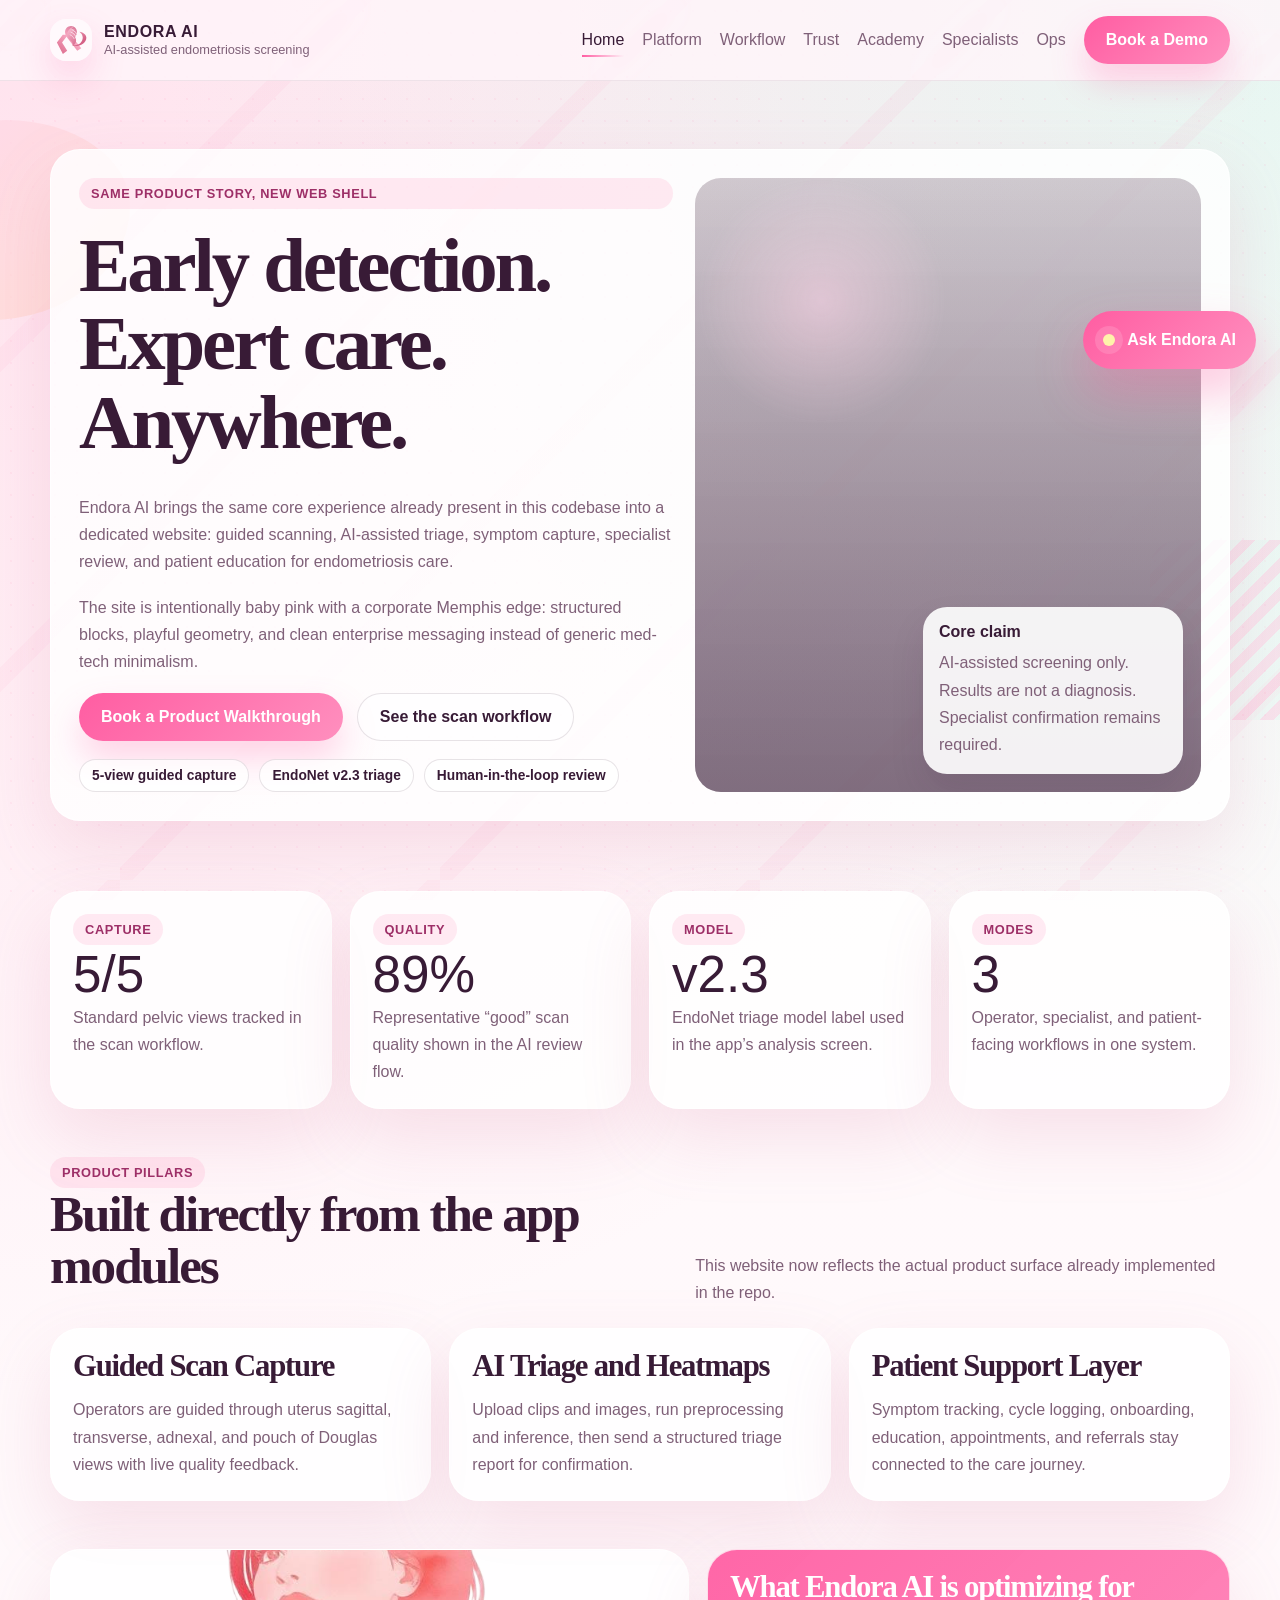
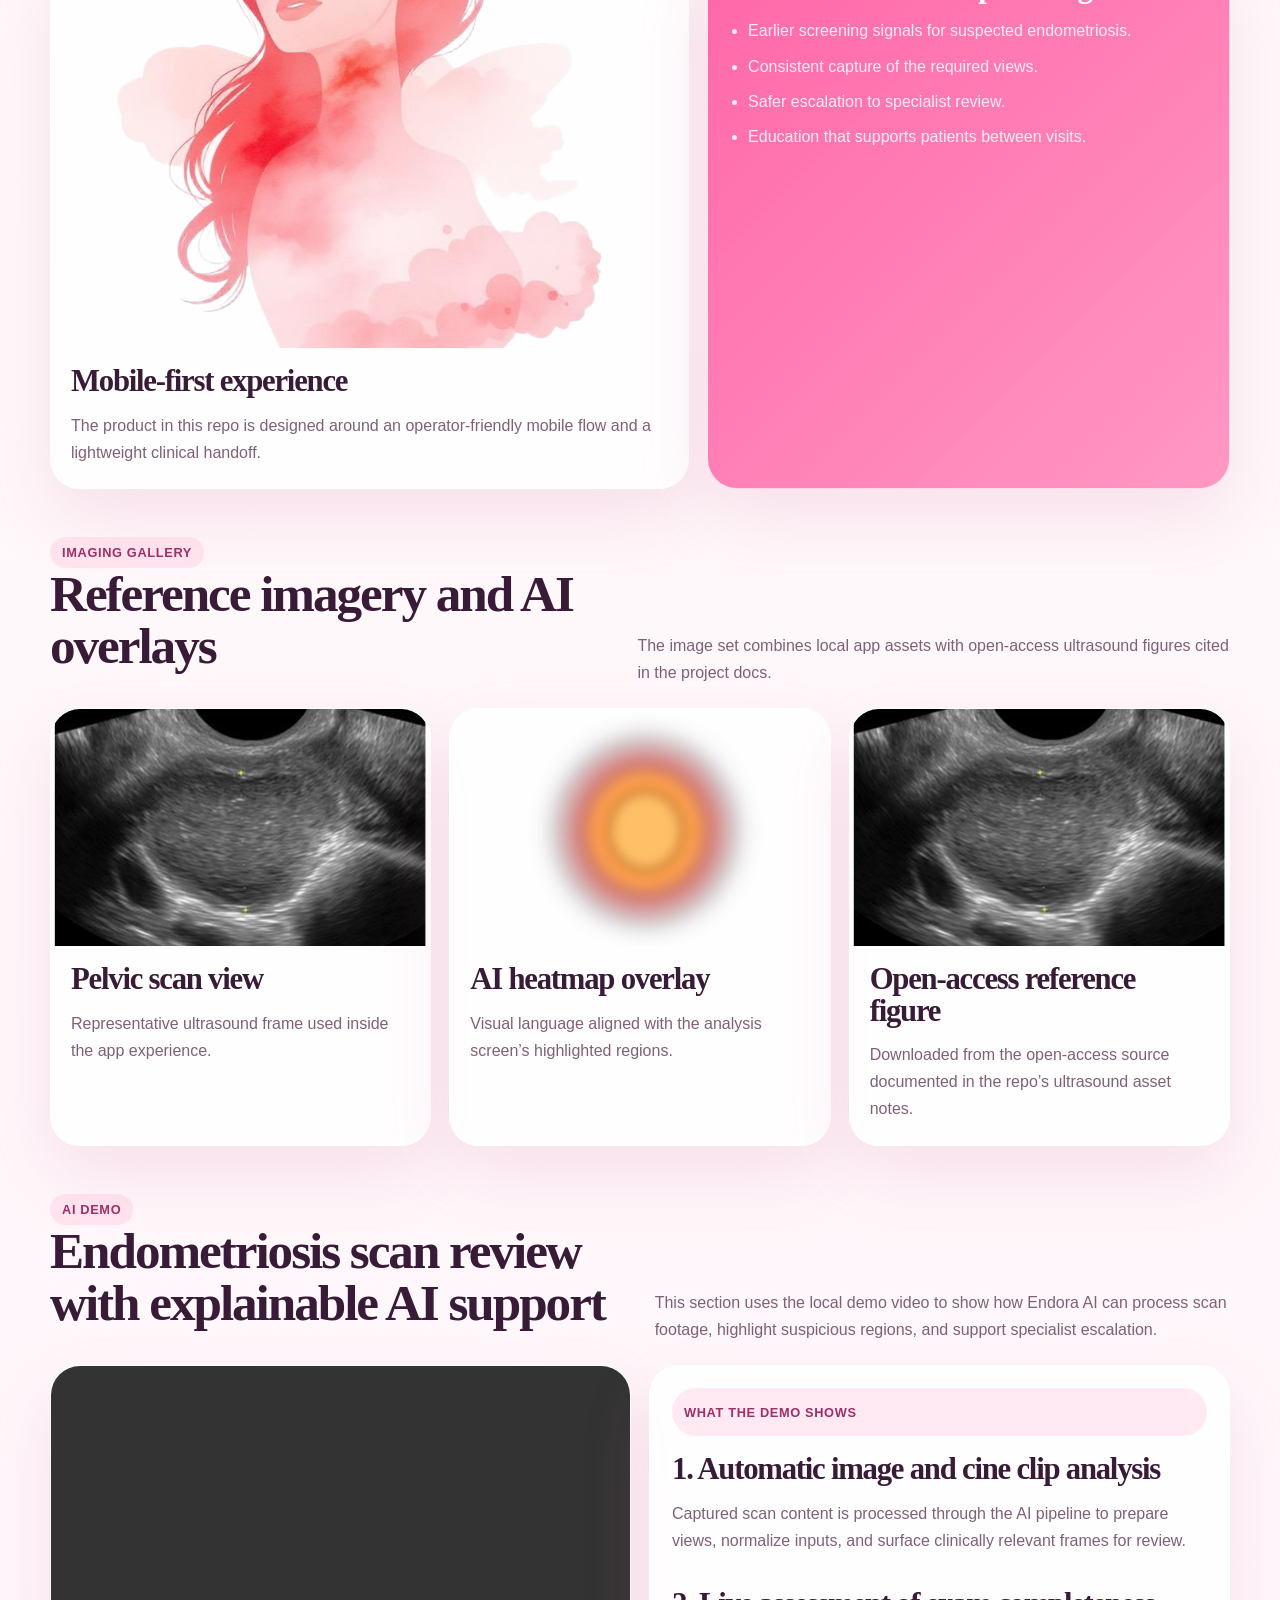
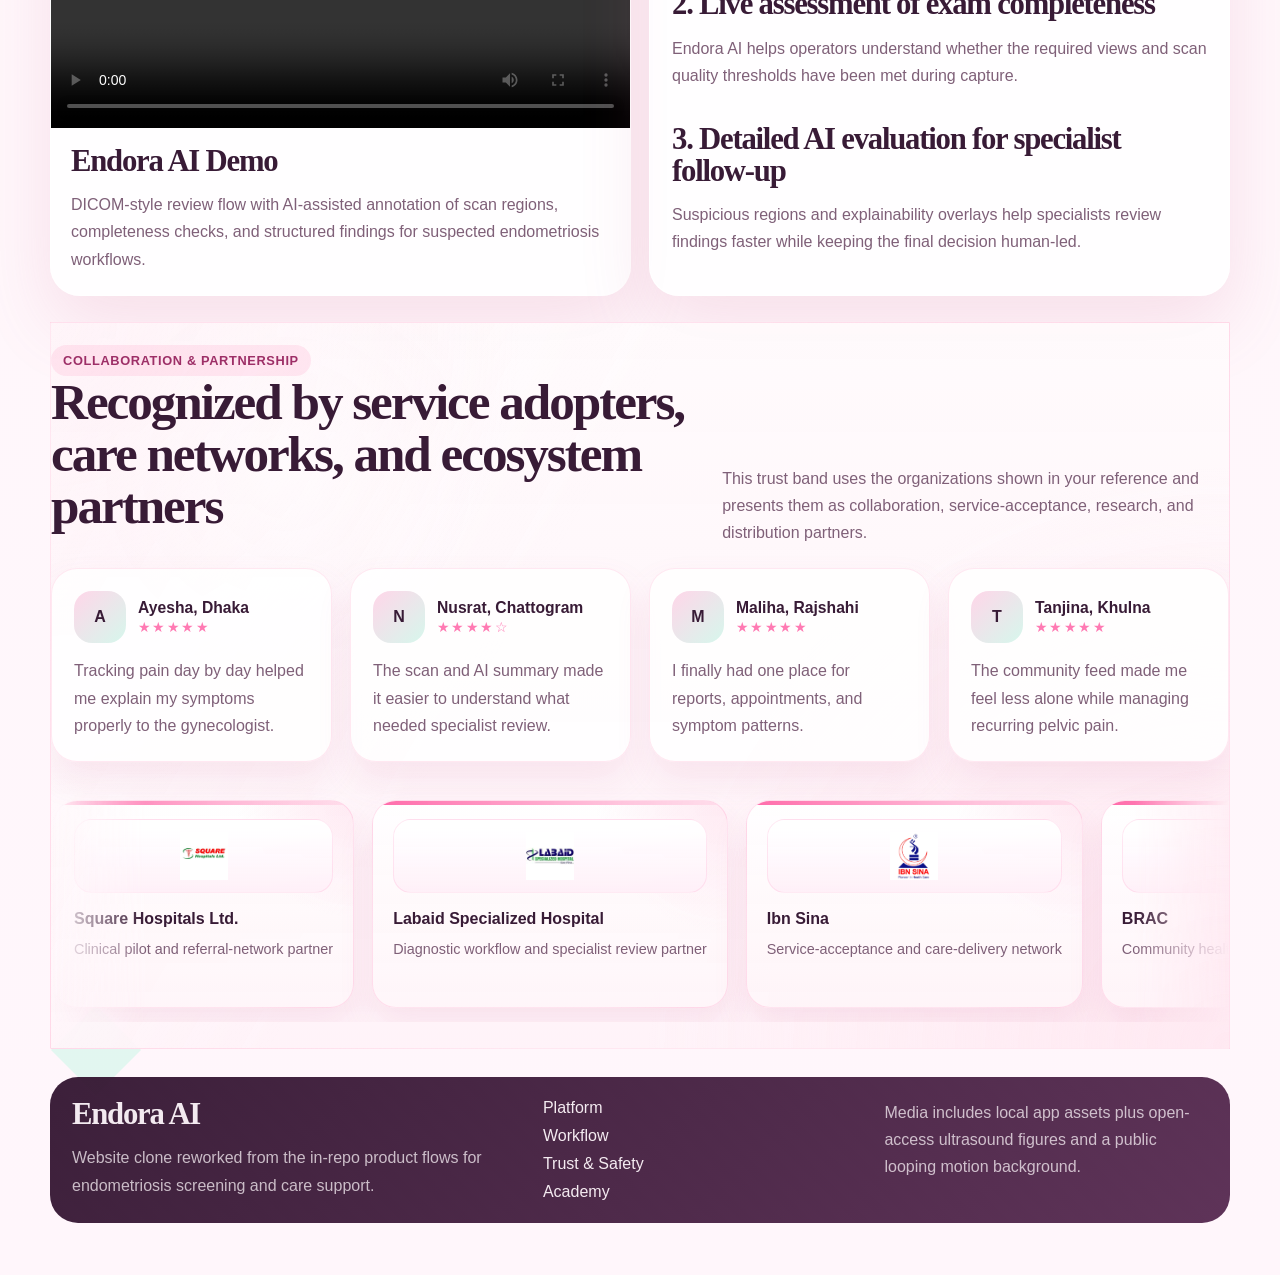
==== commit ce94debd: "Update partner section visuals" ====
--- a/index.html
+++ b/index.html
@@ -210,7 +210,7 @@
           </div>
         </section>
 
-        <section class="section">
+        <section class="section partner-section">
           <div class="section-header">
             <div>
               <div class="badge">Collaboration & partnership</div>
@@ -262,39 +262,39 @@
           </div>
           <div class="marquee-shell">
             <div class="marquee-track">
-              <article class="partner-tile"><img class="partner-logo" src="https://logo.clearbit.com/squarehospital.com" alt="Square Hospitals Ltd. logo" /><strong>Square Hospitals Ltd.</strong><span>Clinical pilot and referral-network partner</span></article>
-              <article class="partner-tile"><img class="partner-logo" src="https://logo.clearbit.com/labaidgroup.com" alt="Labaid Specialized Hospital logo" /><strong>Labaid Specialized Hospital</strong><span>Diagnostic workflow and specialist review partner</span></article>
-              <article class="partner-tile"><img class="partner-logo" src="https://logo.clearbit.com/ibnsinatrust.com" alt="Ibn Sina logo" /><strong>Ibn Sina</strong><span>Service-acceptance and care-delivery network</span></article>
-              <article class="partner-tile"><img class="partner-logo" src="https://logo.clearbit.com/brac.net" alt="BRAC logo" /><strong>BRAC</strong><span>Community health access and outreach collaboration</span></article>
-              <article class="partner-tile"><img class="partner-logo" src="https://logo.clearbit.com/sajida.org" alt="Sajida Foundation logo" /><strong>Sajida Foundation</strong><span>Screening access and social-impact collaboration</span></article>
-              <article class="partner-tile"><img class="partner-logo" src="https://logo.clearbit.com/mariestopes.org.bd" alt="Marie Stopes Bangladesh logo" /><strong>Marie Stopes Bangladesh</strong><span>Women’s health distribution partner</span></article>
-              <article class="partner-tile"><img class="partner-logo" src="https://logo.clearbit.com/undp.org" alt="UNDP logo" /><strong>UNDP</strong><span>Digital health and systems-strengthening partner</span></article>
-              <article class="partner-tile"><img class="partner-logo" src="https://logo.clearbit.com/unwomen.org" alt="UN Women logo" /><strong>UN Women</strong><span>Gender-equity and women’s health support</span></article>
+              <article class="partner-tile"><img class="partner-logo" src="./assets/partners/Suqare.jpeg" alt="Square Hospitals Ltd. logo" /><strong>Square Hospitals Ltd.</strong><span>Clinical pilot and referral-network partner</span></article>
+              <article class="partner-tile"><img class="partner-logo" src="./assets/partners/LabAID.jpeg" alt="Labaid Specialized Hospital logo" /><strong>Labaid Specialized Hospital</strong><span>Diagnostic workflow and specialist review partner</span></article>
+              <article class="partner-tile"><img class="partner-logo" src="./assets/partners/Ibne.jpeg" alt="Ibn Sina logo" /><strong>Ibn Sina</strong><span>Service-acceptance and care-delivery network</span></article>
+              <article class="partner-tile"><img class="partner-logo" src="./assets/partners/Brac.jpeg" alt="BRAC logo" /><strong>BRAC</strong><span>Community health access and outreach collaboration</span></article>
+              <article class="partner-tile"><img class="partner-logo" src="./assets/partners/Sajida.jpeg" alt="Sajida Foundation logo" /><strong>Sajida Foundation</strong><span>Screening access and social-impact collaboration</span></article>
+              <article class="partner-tile"><img class="partner-logo" src="./assets/partners/Matire.jpeg" alt="Marie Stopes Bangladesh logo" /><strong>Marie Stopes Bangladesh</strong><span>Women’s health distribution partner</span></article>
+              <article class="partner-tile"><img class="partner-logo" src="./assets/partners/UNDP.png" alt="UNDP logo" /><strong>UNDP</strong><span>Digital health and systems-strengthening partner</span></article>
+              <article class="partner-tile"><img class="partner-logo" src="./assets/partners/un-women.png" alt="UN Women logo" /><strong>UN Women</strong><span>Gender-equity and women’s health support</span></article>
               <article class="partner-tile"><img class="partner-logo" src="./assets/partners/who.svg" alt="WHO logo" /><strong>WHO</strong><span>Standards-aligned health-system reference partner</span></article>
               <article class="partner-tile"><img class="partner-logo" src="./assets/partners/startup-bangladesh.svg" alt="Startup Bangladesh logo" /><strong>Startup Bangladesh</strong><span>Innovation and venture ecosystem partner</span></article>
-              <article class="partner-tile"><img class="partner-logo" src="https://logo.clearbit.com/bkash.com" alt="bKash logo" /><strong>bKash</strong><span>Digital payment and service-access enabler</span></article>
-              <article class="partner-tile"><img class="partner-logo" src="https://logo.clearbit.com/aci-bd.com" alt="ACI logo" /><strong>ACI</strong><span>Healthcare distribution and market-access partner</span></article>
+              <article class="partner-tile"><img class="partner-logo" src="./assets/partners/bkash.png" alt="bKash logo" /><strong>bKash</strong><span>Digital payment and service-access enabler</span></article>
+              <article class="partner-tile"><img class="partner-logo" src="./assets/partners/AC.jpeg" alt="ACI logo" /><strong>ACI</strong><span>Healthcare distribution and market-access partner</span></article>
               <article class="partner-tile"><img class="partner-logo" src="./assets/partners/icddrb.png" alt="icddr,b logo" /><strong>icddr,b</strong><span>Research credibility and evidence-support collaboration</span></article>
-              <article class="partner-tile"><img class="partner-logo" src="https://logo.clearbit.com/grameenphone.com" alt="Grameenphone logo" /><strong>Grameenphone</strong><span>Connectivity and digital-access ecosystem partner</span></article>
-              <article class="partner-tile"><img class="partner-logo" src="https://logo.clearbit.com/unilever.com" alt="Unilever logo" /><strong>Unilever</strong><span>Brand and awareness collaboration benchmark</span></article>
-              <article class="partner-tile"><img class="partner-logo" src="https://logo.clearbit.com/buet.ac.bd" alt="BUET logo" /><strong>BUET</strong><span>Technical and innovation ecosystem alignment</span></article>
-
-              <article class="partner-tile"><img class="partner-logo" src="https://logo.clearbit.com/squarehospital.com" alt="Square Hospitals Ltd. logo" /><strong>Square Hospitals Ltd.</strong><span>Clinical pilot and referral-network partner</span></article>
-              <article class="partner-tile"><img class="partner-logo" src="https://logo.clearbit.com/labaidgroup.com" alt="Labaid Specialized Hospital logo" /><strong>Labaid Specialized Hospital</strong><span>Diagnostic workflow and specialist review partner</span></article>
-              <article class="partner-tile"><img class="partner-logo" src="https://logo.clearbit.com/ibnsinatrust.com" alt="Ibn Sina logo" /><strong>Ibn Sina</strong><span>Service-acceptance and care-delivery network</span></article>
-              <article class="partner-tile"><img class="partner-logo" src="https://logo.clearbit.com/brac.net" alt="BRAC logo" /><strong>BRAC</strong><span>Community health access and outreach collaboration</span></article>
-              <article class="partner-tile"><img class="partner-logo" src="https://logo.clearbit.com/sajida.org" alt="Sajida Foundation logo" /><strong>Sajida Foundation</strong><span>Screening access and social-impact collaboration</span></article>
-              <article class="partner-tile"><img class="partner-logo" src="https://logo.clearbit.com/mariestopes.org.bd" alt="Marie Stopes Bangladesh logo" /><strong>Marie Stopes Bangladesh</strong><span>Women’s health distribution partner</span></article>
-              <article class="partner-tile"><img class="partner-logo" src="https://logo.clearbit.com/undp.org" alt="UNDP logo" /><strong>UNDP</strong><span>Digital health and systems-strengthening partner</span></article>
-              <article class="partner-tile"><img class="partner-logo" src="https://logo.clearbit.com/unwomen.org" alt="UN Women logo" /><strong>UN Women</strong><span>Gender-equity and women’s health support</span></article>
+              <article class="partner-tile"><img class="partner-logo" src="./assets/partners/Gramnne.jpeg" alt="Grameenphone logo" /><strong>Grameenphone</strong><span>Connectivity and digital-access ecosystem partner</span></article>
+              <article class="partner-tile"><img class="partner-logo" src="./assets/partners/uniliver.jpeg" alt="Unilever logo" /><strong>Unilever</strong><span>Brand and awareness collaboration benchmark</span></article>
+              <article class="partner-tile"><img class="partner-logo" src="./assets/partners/IUT.jpeg" alt="IUT logo" /><strong>IUT</strong><span>Technical and innovation ecosystem alignment</span></article>
+
+              <article class="partner-tile"><img class="partner-logo" src="./assets/partners/Suqare.jpeg" alt="Square Hospitals Ltd. logo" /><strong>Square Hospitals Ltd.</strong><span>Clinical pilot and referral-network partner</span></article>
+              <article class="partner-tile"><img class="partner-logo" src="./assets/partners/LabAID.jpeg" alt="Labaid Specialized Hospital logo" /><strong>Labaid Specialized Hospital</strong><span>Diagnostic workflow and specialist review partner</span></article>
+              <article class="partner-tile"><img class="partner-logo" src="./assets/partners/Ibne.jpeg" alt="Ibn Sina logo" /><strong>Ibn Sina</strong><span>Service-acceptance and care-delivery network</span></article>
+              <article class="partner-tile"><img class="partner-logo" src="./assets/partners/Brac.jpeg" alt="BRAC logo" /><strong>BRAC</strong><span>Community health access and outreach collaboration</span></article>
+              <article class="partner-tile"><img class="partner-logo" src="./assets/partners/Sajida.jpeg" alt="Sajida Foundation logo" /><strong>Sajida Foundation</strong><span>Screening access and social-impact collaboration</span></article>
+              <article class="partner-tile"><img class="partner-logo" src="./assets/partners/Matire.jpeg" alt="Marie Stopes Bangladesh logo" /><strong>Marie Stopes Bangladesh</strong><span>Women’s health distribution partner</span></article>
+              <article class="partner-tile"><img class="partner-logo" src="./assets/partners/UNDP.png" alt="UNDP logo" /><strong>UNDP</strong><span>Digital health and systems-strengthening partner</span></article>
+              <article class="partner-tile"><img class="partner-logo" src="./assets/partners/un-women.png" alt="UN Women logo" /><strong>UN Women</strong><span>Gender-equity and women’s health support</span></article>
               <article class="partner-tile"><img class="partner-logo" src="./assets/partners/who.svg" alt="WHO logo" /><strong>WHO</strong><span>Standards-aligned health-system reference partner</span></article>
               <article class="partner-tile"><img class="partner-logo" src="./assets/partners/startup-bangladesh.svg" alt="Startup Bangladesh logo" /><strong>Startup Bangladesh</strong><span>Innovation and venture ecosystem partner</span></article>
-              <article class="partner-tile"><img class="partner-logo" src="https://logo.clearbit.com/bkash.com" alt="bKash logo" /><strong>bKash</strong><span>Digital payment and service-access enabler</span></article>
-              <article class="partner-tile"><img class="partner-logo" src="https://logo.clearbit.com/aci-bd.com" alt="ACI logo" /><strong>ACI</strong><span>Healthcare distribution and market-access partner</span></article>
+              <article class="partner-tile"><img class="partner-logo" src="./assets/partners/bkash.png" alt="bKash logo" /><strong>bKash</strong><span>Digital payment and service-access enabler</span></article>
+              <article class="partner-tile"><img class="partner-logo" src="./assets/partners/AC.jpeg" alt="ACI logo" /><strong>ACI</strong><span>Healthcare distribution and market-access partner</span></article>
               <article class="partner-tile"><img class="partner-logo" src="./assets/partners/icddrb.png" alt="icddr,b logo" /><strong>icddr,b</strong><span>Research credibility and evidence-support collaboration</span></article>
-              <article class="partner-tile"><img class="partner-logo" src="https://logo.clearbit.com/grameenphone.com" alt="Grameenphone logo" /><strong>Grameenphone</strong><span>Connectivity and digital-access ecosystem partner</span></article>
-              <article class="partner-tile"><img class="partner-logo" src="https://logo.clearbit.com/unilever.com" alt="Unilever logo" /><strong>Unilever</strong><span>Brand and awareness collaboration benchmark</span></article>
-              <article class="partner-tile"><img class="partner-logo" src="https://logo.clearbit.com/buet.ac.bd" alt="BUET logo" /><strong>BUET</strong><span>Technical and innovation ecosystem alignment</span></article>
+              <article class="partner-tile"><img class="partner-logo" src="./assets/partners/Gramnne.jpeg" alt="Grameenphone logo" /><strong>Grameenphone</strong><span>Connectivity and digital-access ecosystem partner</span></article>
+              <article class="partner-tile"><img class="partner-logo" src="./assets/partners/uniliver.jpeg" alt="Unilever logo" /><strong>Unilever</strong><span>Brand and awareness collaboration benchmark</span></article>
+              <article class="partner-tile"><img class="partner-logo" src="./assets/partners/IUT.jpeg" alt="IUT logo" /><strong>IUT</strong><span>Technical and innovation ecosystem alignment</span></article>
             </div>
           </div>
         </section>
--- a/styles.css
+++ b/styles.css
@@ -561,7 +561,32 @@
 
 .marquee-shell {
   overflow: hidden;
+  padding: 8px 2px 6px;
   mask-image: linear-gradient(90deg, transparent, black 8%, black 92%, transparent);
+}
+
+.partner-section {
+  position: relative;
+  overflow: hidden;
+  border: 1px solid rgba(255, 143, 190, 0.18);
+  background:
+    radial-gradient(circle at top left, rgba(255, 194, 220, 0.32), transparent 34%),
+    radial-gradient(circle at bottom right, rgba(255, 232, 241, 0.9), transparent 42%),
+    linear-gradient(180deg, rgba(255, 250, 252, 0.96), rgba(255, 242, 248, 0.92));
+}
+
+.partner-section::before {
+  content: "";
+  position: absolute;
+  inset: 0;
+  background:
+    linear-gradient(120deg, rgba(255, 255, 255, 0.55), transparent 40%),
+    radial-gradient(circle at 20% 20%, rgba(255, 255, 255, 0.55), transparent 18%);
+  pointer-events: none;
+}
+
+.partner-section > * {
+  position: relative;
 }
 
 .marquee-track {
@@ -577,22 +602,46 @@
 }
 
 .partner-tile {
-  min-width: 230px;
-  padding: 18px 20px;
+  position: relative;
+  isolation: isolate;
+  display: grid;
+  align-content: start;
+  gap: 8px;
+  min-width: 258px;
+  min-height: 208px;
+  padding: 18px 20px 20px;
   border-radius: 24px;
-  background: rgba(255, 255, 255, 0.86);
-  border: 1px solid rgba(255, 143, 190, 0.2);
+  overflow: hidden;
+  background:
+    radial-gradient(circle at top right, rgba(255, 205, 226, 0.42), transparent 32%),
+    linear-gradient(180deg, rgba(255, 255, 255, 0.97), rgba(255, 245, 249, 0.94));
+  border: 1px solid rgba(255, 143, 190, 0.24);
   box-shadow: 0 18px 34px rgba(203, 98, 145, 0.12);
   transition: transform 0.28s ease, box-shadow 0.28s ease;
 }
 
+.partner-tile::before {
+  content: "";
+  position: absolute;
+  inset: 0 0 auto 0;
+  height: 4px;
+  background: linear-gradient(90deg, rgba(255, 93, 162, 0.92), rgba(255, 179, 209, 0.22));
+  z-index: -1;
+}
+
 .partner-logo {
   width: 100%;
-  height: 58px;
-  margin-bottom: 14px;
+  height: 74px;
+  padding: 12px 18px;
+  margin-bottom: 8px;
+  border-radius: 18px;
+  background:
+    linear-gradient(180deg, rgba(255, 255, 255, 0.98), rgba(255, 237, 245, 0.9));
+  border: 1px solid rgba(255, 143, 190, 0.2);
+  box-shadow: inset 0 1px 0 rgba(255, 255, 255, 0.72);
   object-fit: contain;
-  object-position: left center;
-  filter: saturate(1.04);
+  object-position: center;
+  filter: saturate(1.04) contrast(1.02);
 }
 
 .partner-tile:hover {
@@ -602,14 +651,15 @@
 
 .partner-tile strong {
   display: block;
-  margin-bottom: 6px;
+  margin-bottom: 2px;
   font-size: 1rem;
+  line-height: 1.25;
 }
 
 .partner-tile span {
   color: var(--muted);
   font-size: 0.9rem;
-  line-height: 1.5;
+  line-height: 1.45;
 }
 
 .review-grid {
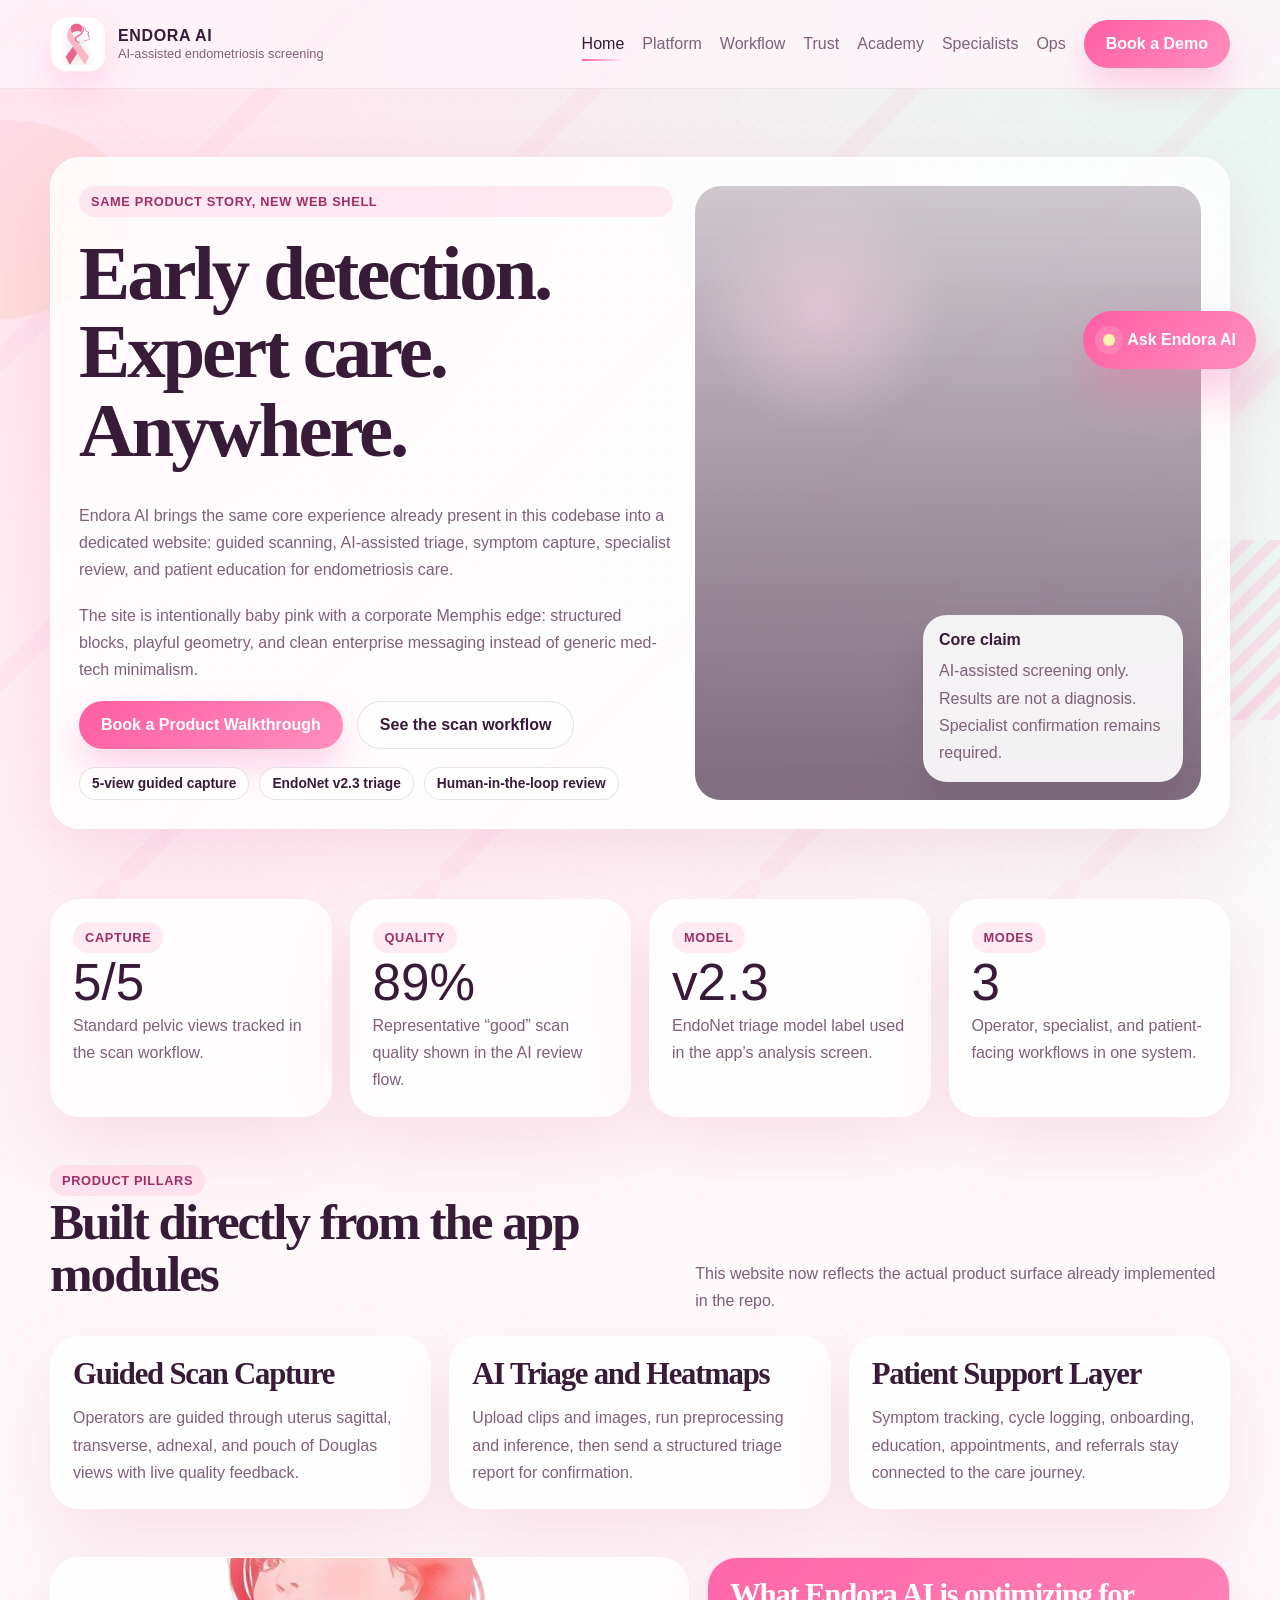
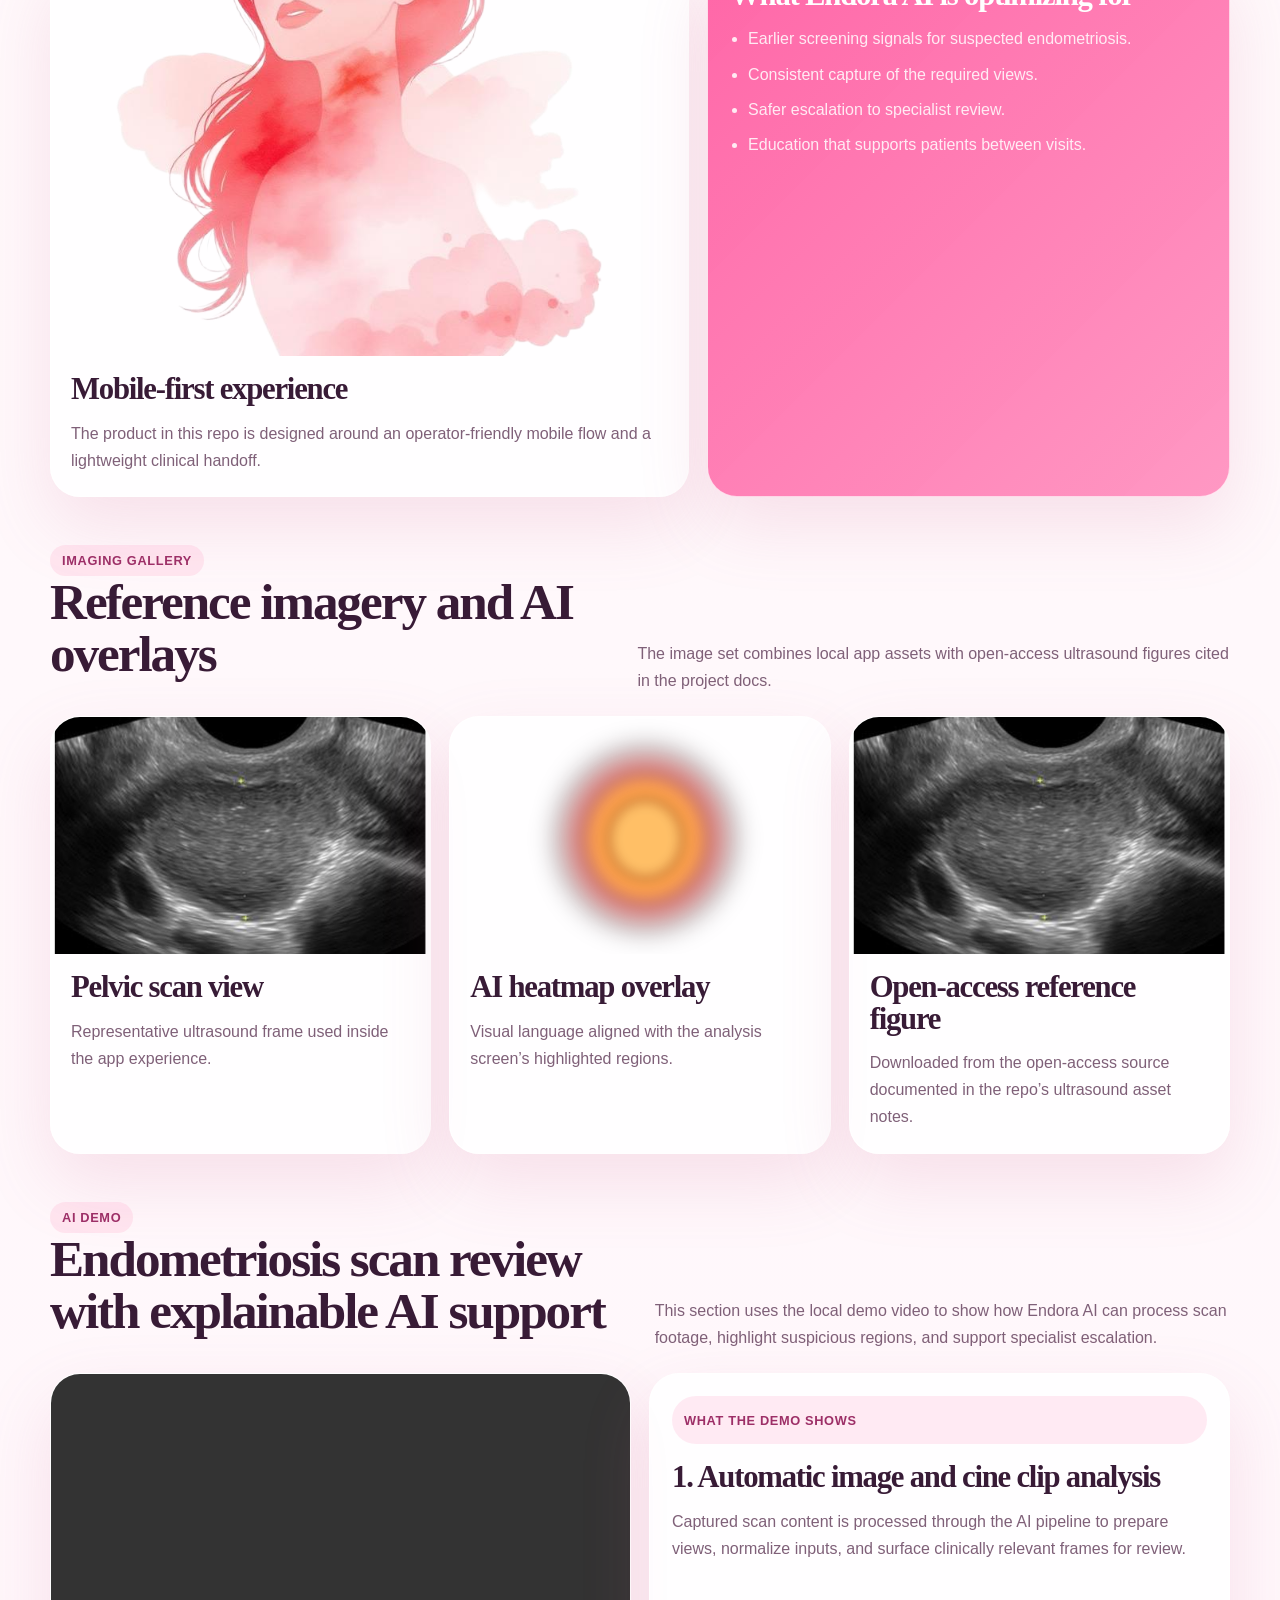
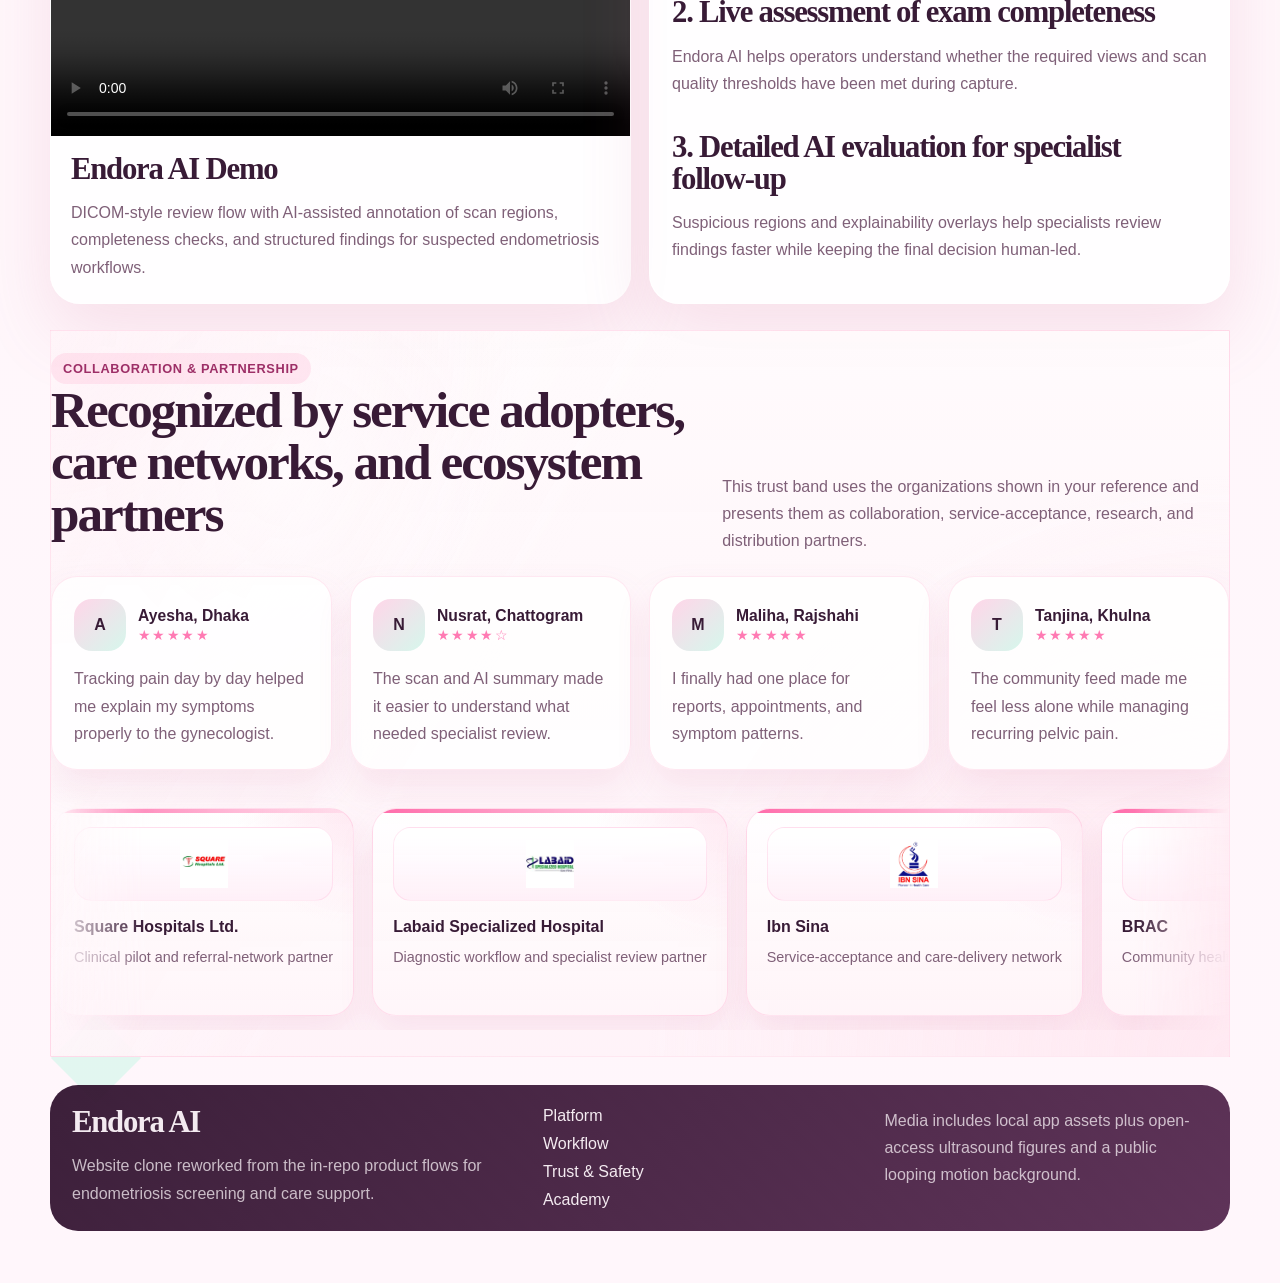
==== commit 3c920294: "Update website header logo" ====
--- a/index.html
+++ b/index.html
@@ -15,7 +15,7 @@
       <header class="site-header">
         <div class="header-inner">
           <a class="brand" href="./index.html">
-            <img src="./assets/endora-awareness-logo.svg" alt="Endora AI logo" />
+            <img src="./assets/partners/logo.png" alt="Endora AI logo" />
             <span class="brand-copy">
               <strong>Endora AI</strong>
               <span>AI-assisted endometriosis screening</span>
--- a/styles.css
+++ b/styles.css
@@ -149,10 +149,15 @@
 }
 
 .brand img {
-  width: 42px;
-  height: 42px;
-  border-radius: 16px;
-  box-shadow: 0 16px 34px rgba(255, 93, 162, 0.22);
+  width: 56px;
+  height: 56px;
+  padding: 6px;
+  border-radius: 18px;
+  background: rgba(255, 255, 255, 0.94);
+  border: 1px solid rgba(255, 143, 190, 0.18);
+  box-shadow: 0 16px 34px rgba(255, 93, 162, 0.18);
+  object-fit: cover;
+  object-position: center;
   transition: transform 0.35s ease, box-shadow 0.35s ease;
 }
 
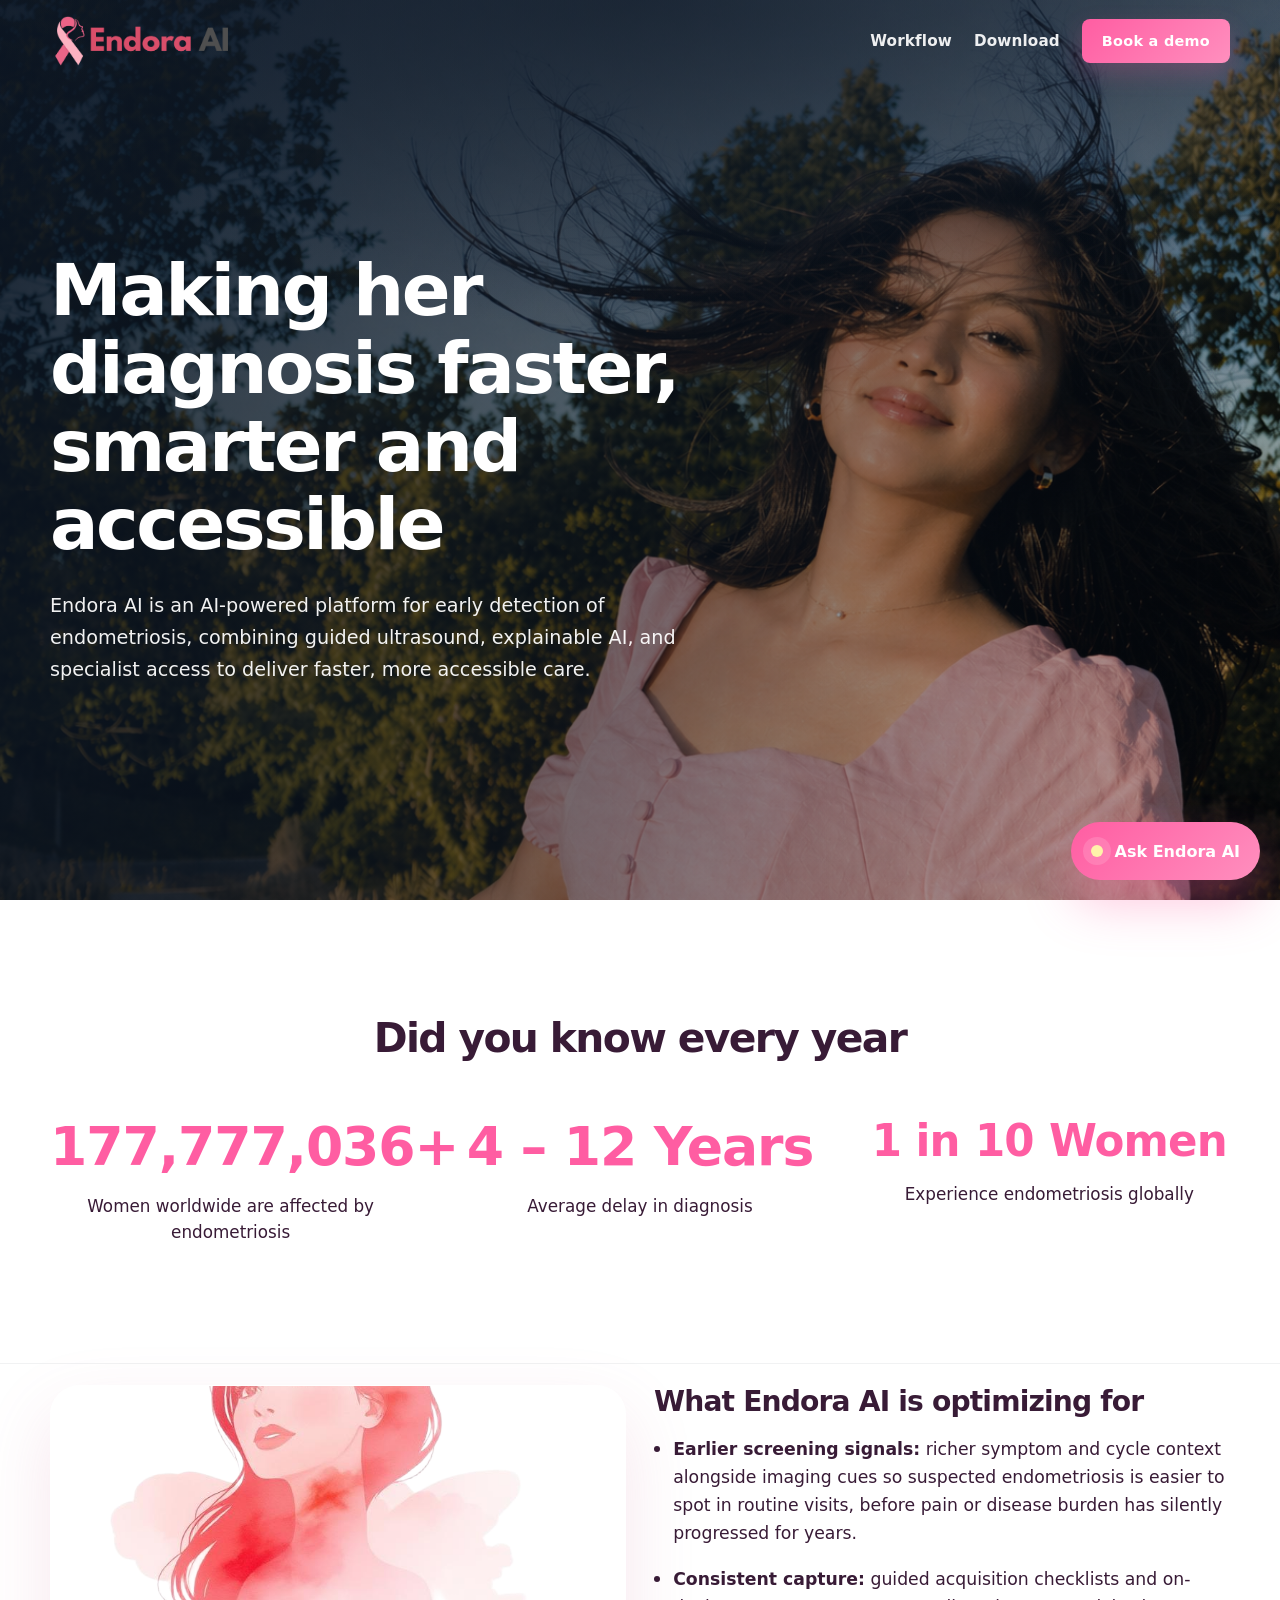
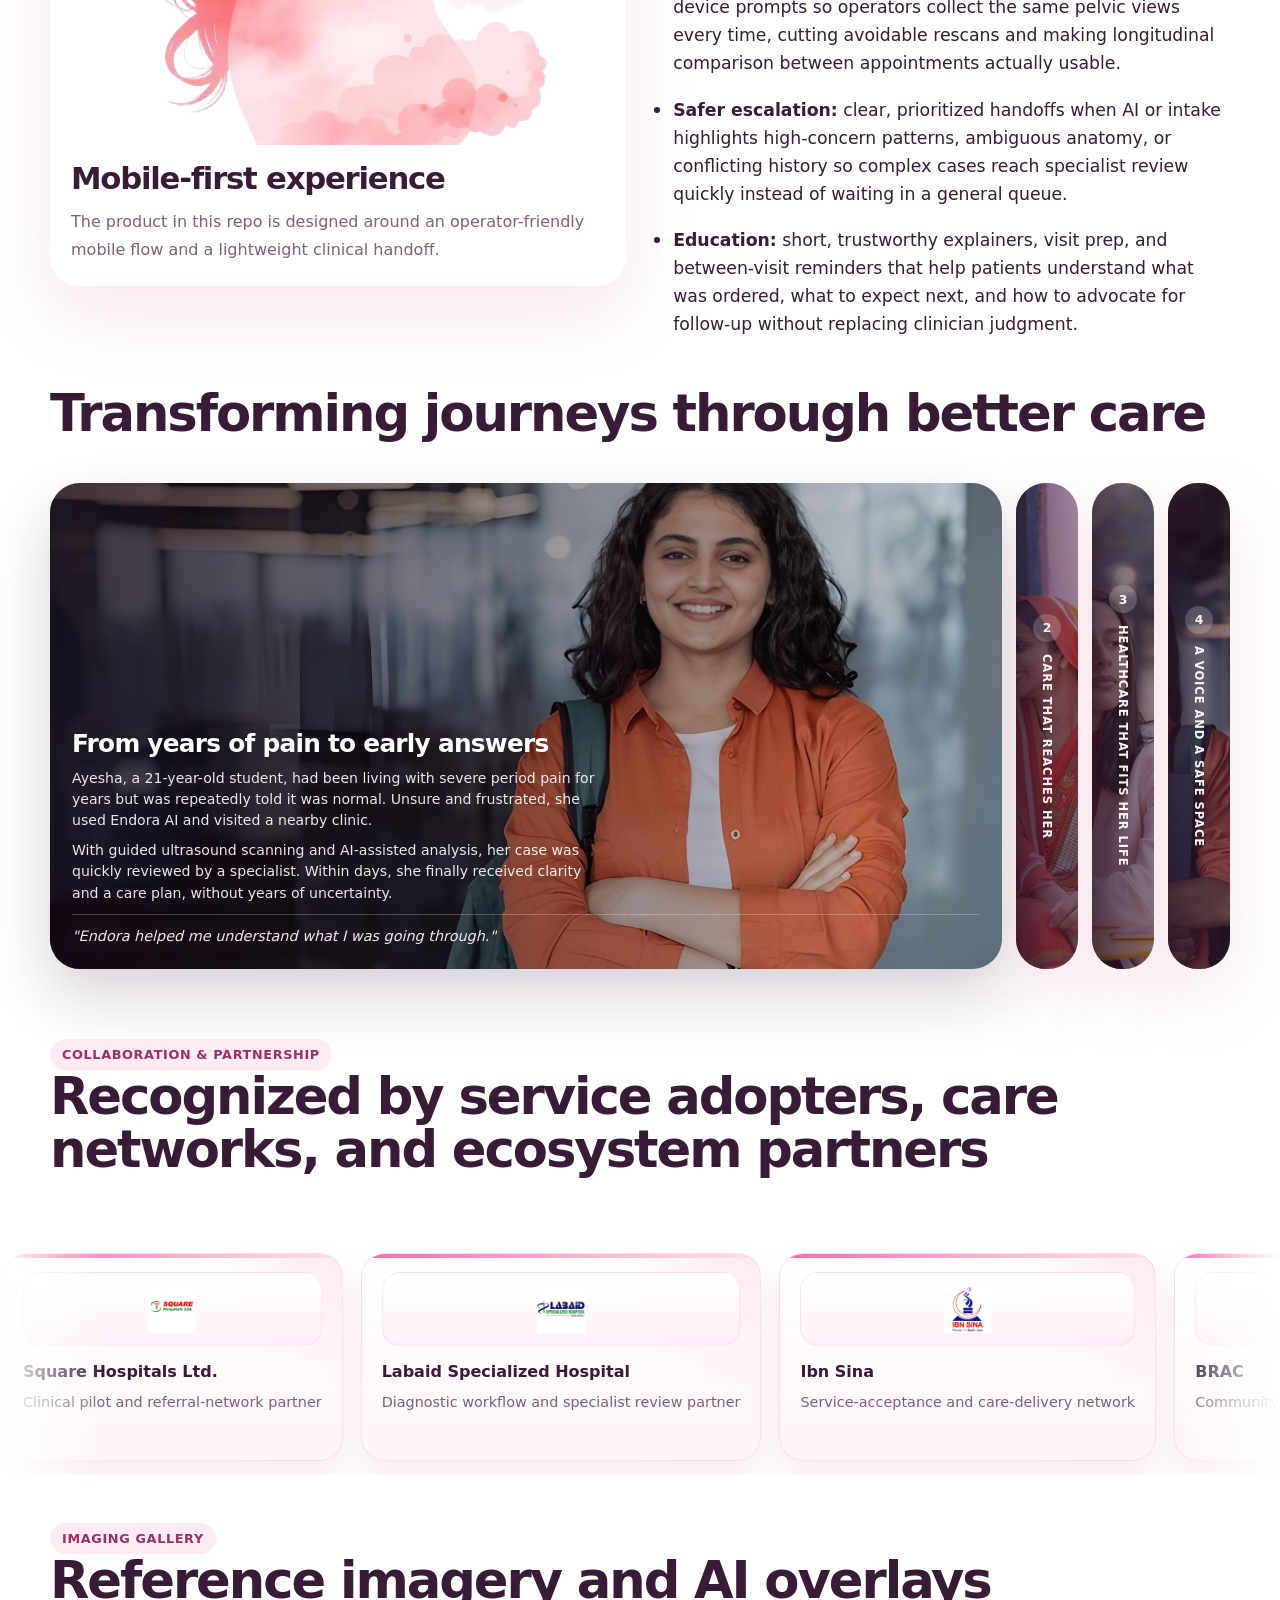
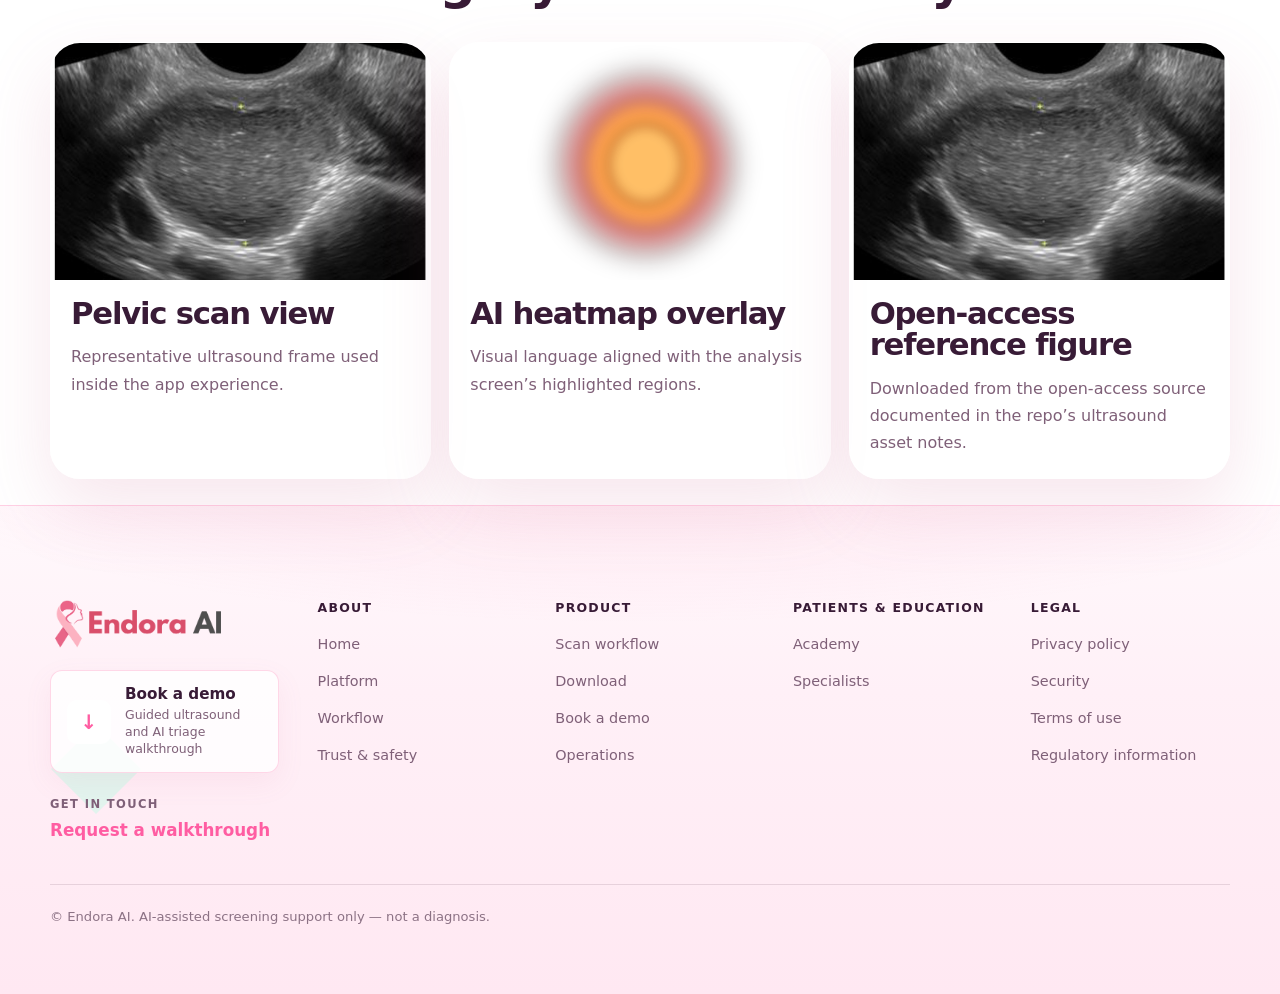
==== commit 0458ec9c: "fixed everything ffs" ====
--- a/index.html
+++ b/index.html
@@ -6,119 +6,66 @@
     <title>Endora AI</title>
     <link rel="stylesheet" href="./styles.css" />
   </head>
-  <body>
+  <body class="page-home">
     <div class="page-shell">
       <div class="shape one"></div>
       <div class="shape two"></div>
       <div class="shape three"></div>
 
-      <header class="site-header">
+      <header class="site-header" data-site-header>
         <div class="header-inner">
           <a class="brand" href="./index.html">
-            <img src="./assets/partners/logo.png" alt="Endora AI logo" />
-            <span class="brand-copy">
-              <strong>Endora AI</strong>
-              <span>AI-assisted endometriosis screening</span>
-            </span>
+            <img class="brand-logo" src="./assets/logo.png" alt="Endora AI" width="200" height="48" />
           </a>
           <button class="nav-toggle" data-nav-toggle aria-expanded="false" aria-label="Toggle navigation">Menu</button>
           <nav class="site-nav" data-site-nav>
-            <a href="./index.html" aria-current="page">Home</a>
-            <a href="./team.html">Platform</a>
             <a href="./publications.html">Workflow</a>
-            <a href="./security.html">Trust</a>
-            <a href="./privacy-policy.html">Academy</a>
-            <a href="./website-terms-of-use.html">Specialists</a>
-            <a href="./patents.html">Ops</a>
-            <a class="cta" href="./product-regulatory-information.html">Book a Demo</a>
+            <a href="./team.html">Download</a>
+            <a class="cta nav-cta" href="./product-regulatory-information.html">Book a demo</a>
           </nav>
         </div>
       </header>
 
       <main>
-        <section class="hero">
-          <div class="section">
-            <div class="hero-card">
-              <div class="hero-copy">
-                <div class="eyebrow">Same product story, new web shell</div>
-                <h1>Early detection. Expert care. Anywhere.</h1>
-                <p>
-                  Endora AI brings the same core experience already present in this codebase into a dedicated website:
-                  guided scanning, AI-assisted triage, symptom capture, specialist review, and patient education for
-                  endometriosis care.
+        <section class="hero hero--fullbleed" aria-labelledby="hero-heading">
+          <div class="hero-backdrop" aria-hidden="true">
+            <div class="hero-bg-layer"></div>
+            <div class="hero-scrim"></div>
+          </div>
+          <div class="section hero-body">
+            <div class="hero-content">
+              <h1 id="hero-heading">Making her diagnosis faster, smarter and accessible</h1>
+              <p class="hero-sub">
+                Endora AI is an AI-powered platform for early detection of endometriosis, combining guided ultrasound,
+                explainable AI, and specialist access to deliver faster, more accessible care.
+              </p>
+            </div>
+          </div>
+        </section>
+
+        <section class="did-you-know-band" data-did-you-know aria-labelledby="did-you-know-heading">
+          <div class="section did-you-know__inner">
+            <h2 class="did-you-know__title" id="did-you-know-heading">Did you know every year</h2>
+            <div class="did-you-know__grid">
+              <article class="did-you-know__item">
+                <p class="did-you-know__value">
+                  <span class="did-you-know__num" data-count-up data-value="190000000" data-format="comma-plus">0</span>
                 </p>
-                <p>
-                  The site is intentionally baby pink with a corporate Memphis edge: structured blocks, playful geometry,
-                  and clean enterprise messaging instead of generic med-tech minimalism.
+                <p class="did-you-know__label">Women worldwide are affected by endometriosis</p>
+              </article>
+              <article class="did-you-know__item">
+                <p class="did-you-know__value did-you-know__value--reveal-up">
+                  <span class="did-you-know__prefix" aria-hidden="true">4</span><span class="did-you-know__dash" aria-hidden="true"> – </span><span class="did-you-know__num">12</span><span class="did-you-know__suffix" aria-hidden="true"> Years</span>
                 </p>
-                <div class="button-row">
-                  <a class="cta" href="./product-regulatory-information.html">Book a Product Walkthrough</a>
-                  <a class="cta secondary" href="./publications.html">See the scan workflow</a>
-                </div>
-                <div class="pill-row">
-                  <span class="pill">5-view guided capture</span>
-                  <span class="pill">EndoNet v2.3 triage</span>
-                  <span class="pill">Human-in-the-loop review</span>
-                </div>
-              </div>
-              <div class="hero-media">
-                <video autoplay muted loop playsinline src="./assets/Endometriosis_Video_Generation.mp4"></video>
-                <div class="hero-overlay"></div>
-                <div class="hero-float">
-                  <strong>Core claim</strong>
-                  <p>AI-assisted screening only. Results are not a diagnosis. Specialist confirmation remains required.</p>
-                </div>
-              </div>
-            </div>
-          </div>
-        </section>
-
-        <section class="section">
-          <div class="stats">
-            <article class="stat-card">
-              <div class="badge">Capture</div>
-              <div class="stat-value">5/5</div>
-              <p>Standard pelvic views tracked in the scan workflow.</p>
-            </article>
-            <article class="stat-card">
-              <div class="badge">Quality</div>
-              <div class="stat-value">89%</div>
-              <p>Representative “good” scan quality shown in the AI review flow.</p>
-            </article>
-            <article class="stat-card">
-              <div class="badge">Model</div>
-              <div class="stat-value">v2.3</div>
-              <p>EndoNet triage model label used in the app’s analysis screen.</p>
-            </article>
-            <article class="stat-card">
-              <div class="badge">Modes</div>
-              <div class="stat-value">3</div>
-              <p>Operator, specialist, and patient-facing workflows in one system.</p>
-            </article>
-          </div>
-        </section>
-
-        <section class="section">
-          <div class="section-header">
-            <div>
-              <div class="badge">Product pillars</div>
-              <h2>Built directly from the app modules</h2>
-            </div>
-            <p>This website now reflects the actual product surface already implemented in the repo.</p>
-          </div>
-          <div class="section-grid three-up">
-            <article class="feature-card">
-              <h3>Guided Scan Capture</h3>
-              <p>Operators are guided through uterus sagittal, transverse, adnexal, and pouch of Douglas views with live quality feedback.</p>
-            </article>
-            <article class="feature-card">
-              <h3>AI Triage and Heatmaps</h3>
-              <p>Upload clips and images, run preprocessing and inference, then send a structured triage report for confirmation.</p>
-            </article>
-            <article class="feature-card">
-              <h3>Patient Support Layer</h3>
-              <p>Symptom tracking, cycle logging, onboarding, education, appointments, and referrals stay connected to the care journey.</p>
-            </article>
+                <p class="did-you-know__label">Average delay in diagnosis</p>
+              </article>
+              <article class="did-you-know__item did-you-know__item--inline-stat">
+                <p class="did-you-know__value did-you-know__value--reveal-slide">
+                  <span class="did-you-know__prefix" aria-hidden="true">1 in</span><span class="did-you-know__num">10</span><span class="did-you-know__suffix" aria-hidden="true">Women</span>
+                </p>
+                <p class="did-you-know__label">Experience endometriosis globally</p>
+              </article>
+            </div>
           </div>
         </section>
 
@@ -131,137 +78,152 @@
                 <p>The product in this repo is designed around an operator-friendly mobile flow and a lightweight clinical handoff.</p>
               </div>
             </article>
-            <article class="quote-card">
-              <h3>What Endora AI is optimizing for</h3>
-              <ul class="list">
-                <li>Earlier screening signals for suspected endometriosis.</li>
-                <li>Consistent capture of the required views.</li>
-                <li>Safer escalation to specialist review.</li>
-                <li>Education that supports patients between visits.</li>
-              </ul>
-            </article>
-          </div>
-        </section>
-
-        <section class="section">
-          <div class="section-header">
-            <div>
-              <div class="badge">Imaging gallery</div>
-              <h2>Reference imagery and AI overlays</h2>
-            </div>
-            <p>The image set combines local app assets with open-access ultrasound figures cited in the project docs.</p>
-          </div>
-          <div class="section-grid three-up">
-            <article class="media-card">
-              <img src="./assets/ultrasound-pelvic.png" alt="Pelvic ultrasound view" />
-              <div class="media-copy">
-                <h3>Pelvic scan view</h3>
-                <p>Representative ultrasound frame used inside the app experience.</p>
-              </div>
-            </article>
-            <article class="media-card">
-              <img src="./assets/ultrasound-heatmap.png" alt="Ultrasound heatmap overlay" />
-              <div class="media-copy">
-                <h3>AI heatmap overlay</h3>
-                <p>Visual language aligned with the analysis screen’s highlighted regions.</p>
-              </div>
-            </article>
-            <article class="media-card">
-              <img src="./assets/endometrioma-reference.jpg" alt="Endometrioma reference image" />
-              <div class="media-copy">
-                <h3>Open-access reference figure</h3>
-                <p>Downloaded from the open-access source documented in the repo’s ultrasound asset notes.</p>
-              </div>
-            </article>
-          </div>
-        </section>
-
-        <section class="section">
-          <div class="section-header">
-            <div>
-              <div class="badge">AI demo</div>
-              <h2>Endometriosis scan review with explainable AI support</h2>
-            </div>
-            <p>This section uses the local demo video to show how Endora AI can process scan footage, highlight suspicious regions, and support specialist escalation.</p>
-          </div>
-          <div class="section-grid two-up">
-            <article class="media-card">
-              <video controls playsinline preload="metadata" src="./assets/Endometriosis_Video_Generation.mp4"></video>
-              <div class="media-copy">
-                <h3>Endora AI Demo</h3>
-                <p>DICOM-style review flow with AI-assisted annotation of scan regions, completeness checks, and structured findings for suspected endometriosis workflows.</p>
-              </div>
-            </article>
-            <article class="content-card stack">
-              <div class="badge">What the demo shows</div>
-              <article class="feature-card" style="padding: 0; background: transparent; border: 0; box-shadow: none;">
-                <h3>1. Automatic image and cine clip analysis</h3>
-                <p>Captured scan content is processed through the AI pipeline to prepare views, normalize inputs, and surface clinically relevant frames for review.</p>
-              </article>
-              <article class="feature-card" style="padding: 0; background: transparent; border: 0; box-shadow: none;">
-                <h3>2. Live assessment of exam completeness</h3>
-                <p>Endora AI helps operators understand whether the required views and scan quality thresholds have been met during capture.</p>
-              </article>
-              <article class="feature-card" style="padding: 0; background: transparent; border: 0; box-shadow: none;">
-                <h3>3. Detailed AI evaluation for specialist follow-up</h3>
-                <p>Suspicious regions and explainability overlays help specialists review findings faster while keeping the final decision human-led.</p>
-              </article>
-            </article>
-          </div>
-        </section>
-
-        <section class="section partner-section">
-          <div class="section-header">
-            <div>
-              <div class="badge">Collaboration & partnership</div>
-              <h2>Recognized by service adopters, care networks, and ecosystem partners</h2>
-            </div>
-            <p>This trust band uses the organizations shown in your reference and presents them as collaboration, service-acceptance, research, and distribution partners.</p>
-          </div>
-          <div class="section-grid review-grid" style="margin-bottom: 22px;">
-            <article class="review-card">
-              <div class="review-head">
-                <div class="review-avatar">A</div>
-                <div class="review-meta">
-                  <strong>Ayesha, Dhaka</strong>
-                  <span class="review-stars">★★★★★</span>
+            <div class="optimize-copy">
+              <h3 class="optimize-copy__title">What Endora AI is optimizing for</h3>
+              <ul class="optimize-copy__list">
+                <li>
+                  <strong>Earlier screening signals:</strong>
+                  richer symptom and cycle context alongside imaging cues so suspected endometriosis is easier to spot in routine visits, before pain or disease burden has silently progressed for years.
+                </li>
+                <li>
+                  <strong>Consistent capture:</strong>
+                  guided acquisition checklists and on-device prompts so operators collect the same pelvic views every time, cutting avoidable rescans and making longitudinal comparison between appointments actually usable.
+                </li>
+                <li>
+                  <strong>Safer escalation:</strong>
+                  clear, prioritized handoffs when AI or intake highlights high-concern patterns, ambiguous anatomy, or conflicting history so complex cases reach specialist review quickly instead of waiting in a general queue.
+                </li>
+                <li>
+                  <strong>Education:</strong>
+                  short, trustworthy explainers, visit prep, and between-visit reminders that help patients understand what was ordered, what to expect next, and how to advocate for follow-up without replacing clinician judgment.
+                </li>
+              </ul>
+            </div>
+          </div>
+        </section>
+
+        <section class="section journey-section" aria-labelledby="journey-heading">
+          <div class="journey-section__inner reveal">
+            <header class="section-header journey-section__header">
+              <h2 id="journey-heading">Transforming journeys through better care</h2>
+            </header>
+            <div class="journey-rail" data-journey-rail role="list">
+              <article class="journey-panel journey-panel--1 is-active" tabindex="0" role="listitem" aria-expanded="true">
+                <div class="journey-panel__bg" aria-hidden="true"></div>
+                <div class="journey-panel__scrim" aria-hidden="true"></div>
+                <div class="journey-panel__inner">
+                  <div class="journey-panel__strip" aria-hidden="true">
+                    <span class="journey-panel__index">1</span>
+                    <span class="journey-panel__strip-title">From years of pain to early answers</span>
+                  </div>
+                  <div class="journey-panel__body">
+                    <h3 class="journey-panel__title">From years of pain to early answers</h3>
+                    <div class="journey-panel__story">
+                      <p>
+                        Ayesha, a 21-year-old student, had been living with severe period pain for years but was repeatedly
+                        told it was normal. Unsure and frustrated, she used Endora AI and visited a nearby clinic.
+                      </p>
+                      <p>
+                        With guided ultrasound scanning and AI-assisted analysis, her case was quickly reviewed by a specialist.
+                        Within days, she finally received clarity and a care plan, without years of uncertainty.
+                      </p>
+                    </div>
+                    <blockquote class="journey-panel__quote">
+                      <p>"Endora helped me understand what I was going through."</p>
+                    </blockquote>
+                  </div>
                 </div>
-              </div>
-              <p>Tracking pain day by day helped me explain my symptoms properly to the gynecologist.</p>
-            </article>
-            <article class="review-card">
-              <div class="review-head">
-                <div class="review-avatar">N</div>
-                <div class="review-meta">
-                  <strong>Nusrat, Chattogram</strong>
-                  <span class="review-stars">★★★★☆</span>
+              </article>
+
+              <article class="journey-panel journey-panel--2" tabindex="0" role="listitem" aria-expanded="false">
+                <div class="journey-panel__bg" aria-hidden="true"></div>
+                <div class="journey-panel__scrim" aria-hidden="true"></div>
+                <div class="journey-panel__inner">
+                  <div class="journey-panel__strip" aria-hidden="true">
+                    <span class="journey-panel__index">2</span>
+                    <span class="journey-panel__strip-title">Care that reaches her</span>
+                  </div>
+                  <div class="journey-panel__body">
+                    <h3 class="journey-panel__title">Care that reaches her</h3>
+                    <div class="journey-panel__story">
+                      <p>
+                        Fatima, living in a rural area, had limited access to gynecologists and could not afford frequent hospital
+                        visits. Through Endora AI, she visited a local clinic equipped with guided scanning.
+                      </p>
+                      <p>
+                        Her results were securely shared with a remote specialist, allowing her to receive diagnosis and treatment
+                        guidance without leaving her community.
+                      </p>
+                    </div>
+                  </div>
                 </div>
-              </div>
-              <p>The scan and AI summary made it easier to understand what needed specialist review.</p>
-            </article>
-            <article class="review-card">
-              <div class="review-head">
-                <div class="review-avatar">M</div>
-                <div class="review-meta">
-                  <strong>Maliha, Rajshahi</strong>
-                  <span class="review-stars">★★★★★</span>
+              </article>
+
+              <article class="journey-panel journey-panel--3" tabindex="0" role="listitem" aria-expanded="false">
+                <div class="journey-panel__bg" aria-hidden="true"></div>
+                <div class="journey-panel__scrim" aria-hidden="true"></div>
+                <div class="journey-panel__inner">
+                  <div class="journey-panel__strip" aria-hidden="true">
+                    <span class="journey-panel__index">3</span>
+                    <span class="journey-panel__strip-title">Healthcare that fits her life</span>
+                  </div>
+                  <div class="journey-panel__body">
+                    <h3 class="journey-panel__title">Healthcare that fits her life</h3>
+                    <div class="journey-panel__story">
+                      <p>
+                        Nadia, a working professional, struggled with chronic pelvic pain but delayed seeking care due to her busy
+                        schedule. With Endora AI, she completed a quick screening and booked a remote consultation.
+                      </p>
+                      <p>
+                        She received expert advice and next steps efficiently, without disrupting her routine.
+                      </p>
+                    </div>
+                  </div>
                 </div>
-              </div>
-              <p>I finally had one place for reports, appointments, and symptom patterns.</p>
-            </article>
-            <article class="review-card">
-              <div class="review-head">
-                <div class="review-avatar">T</div>
-                <div class="review-meta">
-                  <strong>Tanjina, Khulna</strong>
-                  <span class="review-stars">★★★★★</span>
+              </article>
+
+              <article class="journey-panel journey-panel--4" tabindex="0" role="listitem" aria-expanded="false">
+                <div class="journey-panel__bg" aria-hidden="true"></div>
+                <div class="journey-panel__scrim" aria-hidden="true"></div>
+                <div class="journey-panel__inner">
+                  <div class="journey-panel__strip" aria-hidden="true">
+                    <span class="journey-panel__index">4</span>
+                    <span class="journey-panel__strip-title">A voice and a safe space</span>
+                  </div>
+                  <div class="journey-panel__body">
+                    <h3 class="journey-panel__title">A voice and a safe space</h3>
+                    <div class="journey-panel__story">
+                      <p>
+                        Sara, unsure about her symptoms, felt uncomfortable discussing them openly. Through Endora's anonymous
+                        community, she asked questions and learned from others facing similar challenges.
+                      </p>
+                      <p>
+                        Encouraged by the support, she moved forward with screening and gained clarity and confidence in her health
+                        journey.
+                      </p>
+                    </div>
+                    <blockquote class="journey-panel__quote">
+                      <p>"I finally felt heard and understood."</p>
+                    </blockquote>
+                  </div>
                 </div>
-              </div>
-              <p>The community feed made me feel less alone while managing recurring pelvic pain.</p>
-            </article>
-          </div>
-          <div class="marquee-shell">
-            <div class="marquee-track">
+              </article>
+            </div>
+          </div>
+        </section>
+
+        <section class="partner-section">
+          <div class="section">
+            <div class="section-header">
+              <div>
+                <div class="badge">Collaboration & partnership</div>
+                <h2>Recognized by service adopters, care networks, and ecosystem partners</h2>
+              </div>
+            </div>
+          </div>
+          <div class="partner-marquee-wrap">
+            <div class="marquee-shell">
+              <div class="marquee-track">
               <article class="partner-tile"><img class="partner-logo" src="./assets/partners/Suqare.jpeg" alt="Square Hospitals Ltd. logo" /><strong>Square Hospitals Ltd.</strong><span>Clinical pilot and referral-network partner</span></article>
               <article class="partner-tile"><img class="partner-logo" src="./assets/partners/LabAID.jpeg" alt="Labaid Specialized Hospital logo" /><strong>Labaid Specialized Hospital</strong><span>Diagnostic workflow and specialist review partner</span></article>
               <article class="partner-tile"><img class="partner-logo" src="./assets/partners/Ibne.jpeg" alt="Ibn Sina logo" /><strong>Ibn Sina</strong><span>Service-acceptance and care-delivery network</span></article>
@@ -295,27 +257,101 @@
               <article class="partner-tile"><img class="partner-logo" src="./assets/partners/Gramnne.jpeg" alt="Grameenphone logo" /><strong>Grameenphone</strong><span>Connectivity and digital-access ecosystem partner</span></article>
               <article class="partner-tile"><img class="partner-logo" src="./assets/partners/uniliver.jpeg" alt="Unilever logo" /><strong>Unilever</strong><span>Brand and awareness collaboration benchmark</span></article>
               <article class="partner-tile"><img class="partner-logo" src="./assets/partners/IUT.jpeg" alt="IUT logo" /><strong>IUT</strong><span>Technical and innovation ecosystem alignment</span></article>
-            </div>
+              </div>
+            </div>
+          </div>
+        </section>
+
+        <section class="section">
+          <div class="section-header">
+            <div>
+              <div class="badge">Imaging gallery</div>
+              <h2>Reference imagery and AI overlays</h2>
+            </div>
+           
+          </div>
+          <div class="section-grid three-up">
+            <article class="media-card">
+              <img src="./assets/ultrasound-pelvic.png" alt="Pelvic ultrasound view" />
+              <div class="media-copy">
+                <h3>Pelvic scan view</h3>
+                <p>Representative ultrasound frame used inside the app experience.</p>
+              </div>
+            </article>
+            <article class="media-card">
+              <img src="./assets/ultrasound-heatmap.png" alt="Ultrasound heatmap overlay" />
+              <div class="media-copy">
+                <h3>AI heatmap overlay</h3>
+                <p>Visual language aligned with the analysis screen’s highlighted regions.</p>
+              </div>
+            </article>
+            <article class="media-card">
+              <img src="./assets/endometrioma-reference.jpg" alt="Endometrioma reference image" />
+              <div class="media-copy">
+                <h3>Open-access reference figure</h3>
+                <p>Downloaded from the open-access source documented in the repo’s ultrasound asset notes.</p>
+              </div>
+            </article>
           </div>
         </section>
       </main>
 
-      <footer class="footer">
-        <div class="footer-inner">
-          <div class="footer-grid">
-            <div>
-              <h3>Endora AI</h3>
-              <p>Website clone reworked from the in-repo product flows for endometriosis screening and care support.</p>
-            </div>
-            <div class="footer-links">
-              <a href="./team.html">Platform</a>
-              <a href="./publications.html">Workflow</a>
-              <a href="./security.html">Trust & Safety</a>
-              <a href="./privacy-policy.html">Academy</a>
-            </div>
-            <div>
-              <p class="fine-print">Media includes local app assets plus open-access ultrasound figures and a public looping motion background.</p>
-            </div>
+      <footer class="footer" id="site-footer">
+        <div class="footer-shell section">
+          <div class="footer-mega">
+            <div class="footer-brand-col">
+              <a class="footer-brand" href="./index.html">
+                <img class="footer-logo" src="./assets/logo.png" alt="Endora AI" width="200" height="52" />
+              </a>
+              <a class="footer-cta-card" href="./product-regulatory-information.html">
+                <span class="footer-cta-card__icon" aria-hidden="true">↓</span>
+                <span class="footer-cta-card__copy">
+                  <strong>Book a demo</strong>
+                  <span>Guided ultrasound and AI triage walkthrough</span>
+                </span>
+              </a>
+              <div class="footer-touch">
+                <p class="footer-touch__label">Get in touch</p>
+                <a class="footer-touch__accent" href="./product-regulatory-information.html">Request a walkthrough</a>
+              </div>
+            </div>
+            <nav class="footer-nav-col" aria-label="About">
+              <h3 class="footer-heading">About</h3>
+              <ul class="footer-list">
+                <li><a href="./index.html">Home</a></li>
+                <li><a href="./team.html">Platform</a></li>
+                <li><a href="./publications.html">Workflow</a></li>
+                <li><a href="./security.html">Trust &amp; safety</a></li>
+              </ul>
+            </nav>
+            <nav class="footer-nav-col" aria-label="Product">
+              <h3 class="footer-heading">Product</h3>
+              <ul class="footer-list">
+                <li><a href="./publications.html">Scan workflow</a></li>
+                <li><a href="./team.html">Download</a></li>
+                <li><a href="./product-regulatory-information.html">Book a demo</a></li>
+                <li><a href="./patents.html">Operations</a></li>
+              </ul>
+            </nav>
+            <nav class="footer-nav-col" aria-label="Patients and education">
+              <h3 class="footer-heading">Patients &amp; education</h3>
+              <ul class="footer-list">
+                <li><a href="./privacy-policy.html">Academy</a></li>
+                <li><a href="./website-terms-of-use.html">Specialists</a></li>
+              </ul>
+            </nav>
+            <nav class="footer-nav-col" aria-label="Legal">
+              <h3 class="footer-heading">Legal</h3>
+              <ul class="footer-list">
+                <li><a href="./privacy-policy.html">Privacy policy</a></li>
+                <li><a href="./security.html">Security</a></li>
+                <li><a href="./website-terms-of-use.html">Terms of use</a></li>
+                <li><a href="./product-regulatory-information.html">Regulatory information</a></li>
+              </ul>
+            </nav>
+          </div>
+          <div class="footer-bottom">
+            <p class="footer-fine">© Endora AI. AI-assisted screening support only — not a diagnosis.</p>
           </div>
         </div>
       </footer>
--- a/styles.css
+++ b/styles.css
@@ -1,5 +1,6 @@
 :root {
-  --bg: #fff6fb;
+  --font-sans: "Segoe UI", system-ui, -apple-system, "Helvetica Neue", sans-serif;
+  --bg: #ffffff;
   --bg-alt: #ffe5f1;
   --surface: rgba(255, 255, 255, 0.82);
   --surface-strong: #ffffff;
@@ -27,26 +28,10 @@
 body {
   margin: 0;
   color: var(--ink);
-  font-family: "Trebuchet MS", "Avenir Next", sans-serif;
-  background:
-    radial-gradient(circle at top left, rgba(255, 143, 190, 0.22), transparent 30%),
-    radial-gradient(circle at top right, rgba(214, 247, 236, 0.6), transparent 24%),
-    linear-gradient(180deg, #fffafb 0%, var(--bg) 100%);
+  font-family: var(--font-sans);
+  background: #ffffff;
   opacity: 0;
   animation: page-fade 0.7s ease forwards;
-}
-
-body::before {
-  content: "";
-  position: fixed;
-  inset: 0;
-  pointer-events: none;
-  background-image:
-    radial-gradient(circle, rgba(255, 93, 162, 0.1) 1px, transparent 1px),
-    linear-gradient(135deg, transparent 0 48%, rgba(255, 179, 209, 0.22) 48% 52%, transparent 52% 100%);
-  background-size: 22px 22px, 320px 320px;
-  background-position: 0 0, right -120px top -80px;
-  opacity: 0.55;
 }
 
 a {
@@ -62,8 +47,16 @@
 
 .page-shell {
   position: relative;
+  display: flex;
+  flex-direction: column;
   min-height: 100vh;
   overflow: hidden;
+}
+
+/* Offset for fixed .site-header so content starts below the bar */
+main {
+  flex: 1 0 auto;
+  padding-top: 92px;
 }
 
 .shape {
@@ -109,25 +102,62 @@
   clip-path: polygon(50% 0%, 100% 50%, 50% 100%, 0% 50%);
 }
 
+@keyframes site-header-snap {
+  from {
+    padding-top: 22px;
+    padding-bottom: 22px;
+  }
+
+  to {
+    padding-top: 12px;
+    padding-bottom: 12px;
+  }
+}
+
 .site-header {
-  position: sticky;
+  position: fixed;
   top: 0;
-  z-index: 50;
-  backdrop-filter: blur(16px);
-  background: rgba(255, 246, 251, 0.8);
-  border-bottom: 1px solid rgba(56, 27, 54, 0.08);
-  transition: background 0.24s ease, border-color 0.24s ease, box-shadow 0.24s ease;
+  right: 0;
+  left: 0;
+  z-index: 100;
+  background: transparent;
+  border-bottom: 1px solid transparent;
+  box-shadow: none;
+  -webkit-backdrop-filter: none;
+  backdrop-filter: none;
+  transition:
+    background 0.4s ease,
+    border-color 0.4s ease,
+    box-shadow 0.4s ease,
+    -webkit-backdrop-filter 0.4s ease,
+    backdrop-filter 0.4s ease;
 }
 
 .site-header.is-scrolled {
-  background: rgba(255, 250, 252, 0.94);
-  border-bottom-color: rgba(56, 27, 54, 0.12);
-  box-shadow: 0 18px 44px rgba(170, 90, 133, 0.1);
+  background: rgba(255, 255, 255, 0.9);
+  border-bottom: 1px solid rgba(56, 27, 54, 0.1);
+  box-shadow: 0 10px 40px rgba(48, 24, 46, 0.08);
+  -webkit-backdrop-filter: blur(10px);
+  backdrop-filter: blur(10px);
+}
+
+/* Home hero: light nav labels over dark scrim until bar turns solid */
+.page-home .site-header:not(.is-scrolled) .site-nav a:not(.cta) {
+  color: rgba(255, 255, 255, 0.92);
+}
+
+.page-home .site-header:not(.is-scrolled) .site-nav a:not(.cta):hover,
+.page-home .site-header:not(.is-scrolled) .site-nav a:not(.cta)[aria-current="page"] {
+  color: #fff;
+}
+
+.page-home .site-header:not(.is-scrolled) .nav-toggle {
+  color: #fff;
 }
 
 .header-inner,
 .section,
-.footer-inner {
+.footer-shell {
   position: relative;
   z-index: 1;
   width: min(1180px, calc(100vw - 32px));
@@ -142,23 +172,36 @@
   padding: 16px 0;
 }
 
+.site-header.is-scrolled .header-inner {
+  animation: site-header-snap 0.45s ease forwards;
+}
+
 .brand {
   display: inline-flex;
   align-items: center;
   gap: 12px;
-}
-
-.brand img {
-  width: 56px;
-  height: 56px;
-  padding: 6px;
-  border-radius: 18px;
-  background: rgba(255, 255, 255, 0.94);
-  border: 1px solid rgba(255, 143, 190, 0.18);
-  box-shadow: 0 16px 34px rgba(255, 93, 162, 0.18);
-  object-fit: cover;
-  object-position: center;
-  transition: transform 0.35s ease, box-shadow 0.35s ease;
+  flex-shrink: 0;
+}
+
+.brand img,
+.brand-logo {
+  display: block;
+  height: 50px;
+  width: auto;
+  max-width: min(300px, 62vw);
+  object-fit: contain;
+  object-position: left center;
+  padding: 0;
+  border: 0;
+  border-radius: 0;
+  background: none;
+  box-shadow: none;
+  transition: transform 0.28s ease, opacity 0.28s ease;
+}
+
+.brand:hover img,
+.brand:hover .brand-logo {
+  transform: scale(1.02);
 }
 
 .brand-copy {
@@ -189,12 +232,29 @@
 .site-nav {
   display: flex;
   align-items: center;
-  gap: 18px;
+  gap: 22px;
+  font-size: 0.95rem;
+  font-weight: 600;
+  letter-spacing: 0.01em;
+}
+
+.site-nav a:not(.cta) {
   color: var(--muted);
 }
 
-.site-nav a:hover,
-.site-nav a[aria-current="page"] {
+.site-nav .cta,
+.site-nav .nav-cta {
+  min-height: 44px;
+  padding: 0 20px;
+  border-radius: 8px;
+  font-size: 0.9rem;
+  letter-spacing: 0.02em;
+  text-transform: none;
+  box-shadow: 0 10px 24px rgba(255, 93, 162, 0.22);
+}
+
+.site-nav a:not(.cta):hover,
+.site-nav a:not(.cta)[aria-current="page"] {
   color: var(--ink);
 }
 
@@ -216,8 +276,8 @@
   transition: transform 0.24s ease;
 }
 
-.site-nav a:hover::after,
-.site-nav a[aria-current="page"]::after {
+.site-nav a:not(.cta):hover::after,
+.site-nav a:not(.cta)[aria-current="page"]::after {
   transform: scaleX(1);
 }
 
@@ -254,6 +314,211 @@
   padding: 46px 0 22px;
 }
 
+/* Full-viewport marketing hero (home) */
+.hero.hero--fullbleed {
+  position: relative;
+  margin-top: -92px;
+  padding: 0;
+  min-height: 100vh;
+  overflow: hidden;
+}
+
+.hero--fullbleed .hero-backdrop {
+  position: absolute;
+  inset: 0;
+  z-index: 0;
+}
+
+.hero--fullbleed .hero-bg-layer {
+  position: absolute;
+  inset: 0;
+  background-image: url("./assets/hero-bg.png");
+  background-size: cover;
+  background-position: center;
+  background-repeat: no-repeat;
+}
+
+.hero--fullbleed .hero-scrim {
+  position: absolute;
+  inset: 0;
+  background:
+    radial-gradient(ellipse 140% 70% at 50% 0%, rgba(12, 22, 36, 0.55), transparent 52%),
+    linear-gradient(
+      105deg,
+      rgba(12, 22, 36, 0.88) 0%,
+      rgba(12, 22, 36, 0.62) 42%,
+      rgba(12, 22, 36, 0.22) 100%
+    ),
+    linear-gradient(180deg, rgba(12, 22, 36, 0.4) 0%, transparent 44%);
+}
+
+.hero--fullbleed .hero-body {
+  position: relative;
+  z-index: 1;
+  display: flex;
+  flex-direction: column;
+  justify-content: center;
+  min-height: 100vh;
+  padding-top: 92px;
+  padding-bottom: clamp(32px, 6vh, 64px);
+}
+
+.hero--fullbleed .hero-content {
+  display: flex;
+  flex-direction: column;
+  align-items: flex-start;
+  gap: clamp(18px, 3vh, 28px);
+  max-width: min(680px, 100%);
+}
+
+.hero--fullbleed h1 {
+  margin: 0;
+  font-size: clamp(3.5rem, 6vw, 4.5rem);
+  font-weight: 700;
+  line-height: 1.08;
+  letter-spacing: -0.035em;
+  color: #fff;
+}
+
+.hero--fullbleed .hero-sub {
+  margin: 0;
+  max-width: 52ch;
+  font-size: clamp(1.02rem, 2vw, 1.2rem);
+  font-weight: 400;
+  line-height: 1.65;
+  color: rgba(255, 255, 255, 0.94);
+}
+
+@media (max-width: 720px) {
+  .hero--fullbleed .hero-bg-layer {
+    background-position: 62% center;
+  }
+
+  .hero--fullbleed .hero-content {
+    max-width: 100%;
+  }
+}
+
+.did-you-know-band {
+  background: #fff;
+  padding: clamp(48px, 8vw, 92px) 0;
+  box-shadow: 0 1px 0 rgba(26, 40, 51, 0.06);
+}
+
+.did-you-know__inner {
+  position: relative;
+  z-index: 1;
+}
+
+.did-you-know__title {
+  margin: 0 0 clamp(32px, 5vw, 52px);
+  font-size: clamp(1.85rem, 3.8vw, 2.55rem);
+  font-weight: 700;
+  line-height: 1.2;
+  text-align: center;
+  color: var(--ink);
+}
+
+.did-you-know__grid {
+  display: grid;
+  grid-template-columns: repeat(3, minmax(0, 1fr));
+  gap: clamp(22px, 4vw, 48px);
+  align-items: start;
+}
+
+.did-you-know__item {
+  text-align: center;
+}
+
+.did-you-know__value {
+  margin: 0 0 14px;
+  font-size: clamp(2.15rem, 4.2vw, 3.35rem);
+  font-weight: 700;
+  line-height: 1.2;
+  letter-spacing: -0.02em;
+  color: var(--pink-strong);
+}
+
+.did-you-know__prefix,
+.did-you-know__dash,
+.did-you-know__suffix,
+.did-you-know__num {
+  color: var(--pink-strong);
+}
+
+.did-you-know__label {
+  margin: 0 auto;
+  max-width: 28ch;
+  font-size: clamp(0.92rem, 1.35vw, 1.05rem);
+  font-weight: 400;
+  line-height: 1.55;
+  color: var(--ink);
+}
+
+/* “4–12 Years”: fade + rise when section is visible */
+.did-you-know__value--reveal-up {
+  opacity: 0;
+  transform: translateY(22px);
+  transition:
+    opacity 0.78s cubic-bezier(0.22, 1, 0.36, 1),
+    transform 0.78s cubic-bezier(0.22, 1, 0.36, 1);
+}
+
+/* “1 in 10 Women”: single line, fade + slide in from the left */
+.did-you-know__item--inline-stat .did-you-know__value {
+  display: flex;
+  flex-wrap: nowrap;
+  justify-content: center;
+  align-items: baseline;
+  white-space: nowrap;
+  max-width: 100%;
+  font-size: clamp(1.55rem, 3.4vw, 3.35rem);
+}
+
+.did-you-know__item--inline-stat .did-you-know__prefix + .did-you-know__num {
+  margin-left: 0.35em;
+}
+
+.did-you-know__item--inline-stat .did-you-know__num + .did-you-know__suffix {
+  margin-left: 0.35em;
+}
+
+.did-you-know__value--reveal-slide {
+  opacity: 0;
+  transform: translateX(-22px);
+  transition:
+    opacity 0.72s cubic-bezier(0.22, 1, 0.36, 1),
+    transform 0.72s cubic-bezier(0.22, 1, 0.36, 1);
+}
+
+.did-you-know-band.did-you-know--visible .did-you-know__value--reveal-up {
+  opacity: 1;
+  transform: translateY(0);
+  transition-delay: 0.2s;
+}
+
+.did-you-know-band.did-you-know--visible .did-you-know__value--reveal-slide {
+  opacity: 1;
+  transform: translateX(0);
+  transition-delay: 0.38s;
+}
+
+@media (prefers-reduced-motion: reduce) {
+  .did-you-know__value--reveal-up,
+  .did-you-know__value--reveal-slide {
+    opacity: 1;
+    transform: none;
+    transition: none;
+  }
+}
+
+@media (max-width: 820px) {
+  .did-you-know__grid {
+    grid-template-columns: 1fr;
+    gap: 36px;
+  }
+}
+
 .hero-card,
 .content-card,
 .media-card,
@@ -300,7 +565,7 @@
 h3,
 h4 {
   margin: 0 0 14px;
-  font-family: Georgia, "Times New Roman", serif;
+  font-family: var(--font-sans);
   line-height: 1.02;
   letter-spacing: -0.04em;
 }
@@ -556,12 +821,521 @@
 
 .split-callout {
   display: grid;
-  grid-template-columns: 1.1fr 0.9fr;
-  gap: 18px;
+  grid-template-columns: 1fr 1fr;
+  gap: clamp(18px, 2.5vw, 28px);
+  align-items: start;
+}
+
+.optimize-copy {
+  min-width: 0;
+}
+
+.optimize-copy__title {
+  margin: 0 0 1.1rem;
+  font-size: clamp(1.35rem, 2.2vw, 1.9rem);
+  color: var(--ink);
+  letter-spacing: -0.03em;
+  line-height: 1.18;
+}
+
+.optimize-copy__list {
+  margin: 0;
+  padding: 0;
+  list-style: none;
+  display: grid;
+  gap: 1.15rem;
+}
+
+.optimize-copy__list li {
+  margin: 0;
+  padding-left: 1.2rem;
+  position: relative;
+  font-size: clamp(0.98rem, 1.5vw, 1.08rem);
+  line-height: 1.62;
+  font-weight: 500;
+  color: var(--ink);
+}
+
+.optimize-copy__list li::before {
+  content: "";
+  position: absolute;
+  left: 0;
+  top: 0.58em;
+  width: 6px;
+  height: 6px;
+  border-radius: 50%;
+  background: var(--ink);
+}
+
+.optimize-copy__list strong {
+  font-weight: 700;
+  color: var(--ink);
+}
+
+/* Customer journey — horizontal accordion (collapsed strips, expand on hover / focus) */
+.journey-section__inner {
+  width: min(1180px, calc(100vw - 32px));
+  margin: 0 auto;
+}
+
+.journey-section__header {
+  margin-bottom: clamp(20px, 2.8vw, 30px);
+}
+
+.journey-section__header.section-header {
+  justify-content: flex-start;
+}
+
+.journey-rail {
+  /* Ribbon height; last bump +15% from prior clamp(348px, 47vh, 494px) */
+  --journey-band-height: clamp(400px, 54vh, 568px);
+  display: flex;
+  gap: 14px;
+  align-items: stretch;
+  height: var(--journey-band-height);
+  min-height: var(--journey-band-height);
+}
+
+.journey-panel {
+  position: relative;
+  flex: 0 0 clamp(70px, 5.5vw, 86px);
+  min-width: 0;
+  min-height: 0;
+  border-radius: var(--radius);
+  overflow: hidden;
+  cursor: pointer;
+  box-shadow: var(--shadow);
+  outline: none;
+  transition:
+    flex 0.55s cubic-bezier(0.33, 1, 0.68, 1),
+    box-shadow 0.35s ease;
+}
+
+.journey-rail .journey-panel:not(.is-active) {
+  flex: 0 0 clamp(62px, 4.8vw, 78px);
+}
+
+.journey-panel.is-active {
+  flex: 1 1 58%;
+  min-width: min(540px, 82vw);
+  z-index: 4;
+  box-shadow: 0 28px 60px rgba(56, 27, 54, 0.2);
+}
+
+.journey-panel:focus-visible {
+  outline: 3px solid var(--pink-strong);
+  outline-offset: 4px;
+}
+
+.journey-panel__bg {
+  position: absolute;
+  inset: 0;
+  background-size: cover;
+  background-position: center;
+  transform: scale(1.05);
+  transition: transform 0.65s ease;
+}
+
+.journey-panel.is-active .journey-panel__bg {
+  transform: scale(1);
+}
+
+/* Ayesha — journey 1 */
+.journey-panel--1 .journey-panel__bg {
+  background-image: url("./assets/Ayesha.jpg.jpeg");
+}
+
+/* Fatima — journey 2 */
+.journey-panel--2 .journey-panel__bg {
+  background-image: url("./assets/Fatima.jpg.jpeg");
+}
+
+/* Nadia — journey 3 */
+.journey-panel--3 .journey-panel__bg {
+  background-image: url("./assets/Nadia.jpg.jpeg");
+}
+
+/* Sara — journey 4 */
+.journey-panel--4 .journey-panel__bg {
+  background-image: url("./assets/Sara.jpg.jpeg");
+}
+
+.journey-panel__scrim {
+  position: absolute;
+  inset: 0;
+  pointer-events: none;
+  background: linear-gradient(90deg, rgba(28, 12, 26, 0.78) 0%, rgba(28, 12, 26, 0.38) 52%, rgba(28, 12, 26, 0.18) 100%);
+  opacity: 0.88;
+  transition: opacity 0.4s ease, background 0.4s ease;
+}
+
+.journey-panel.is-active .journey-panel__scrim {
+  opacity: 1;
+  background: linear-gradient(90deg, rgba(22, 8, 20, 0.82) 0%, rgba(22, 8, 20, 0.45) 50%, rgba(22, 8, 20, 0.12) 100%);
+}
+
+.journey-panel__inner {
+  position: relative;
+  z-index: 1;
+  height: 100%;
+  min-height: 0;
+}
+
+.journey-panel__strip {
+  position: absolute;
+  inset: 0;
+  z-index: 2;
+  display: flex;
+  flex-direction: column;
+  align-items: center;
+  justify-content: center;
+  gap: 12px;
+  padding: 16px 10px;
+  background: linear-gradient(180deg, rgba(56, 27, 54, 0.35), rgba(56, 27, 54, 0.55));
+  transition: opacity 0.35s ease, visibility 0.35s ease;
+}
+
+.journey-panel.is-active .journey-panel__strip {
+  opacity: 0;
+  visibility: hidden;
+  pointer-events: none;
+}
+
+.journey-panel__index {
+  flex-shrink: 0;
+  display: grid;
+  place-items: center;
+  width: 28px;
+  height: 28px;
+  border-radius: 999px;
+  background: rgba(255, 255, 255, 0.2);
+  color: rgba(255, 255, 255, 0.95);
+  font-size: 0.78rem;
+  font-weight: 800;
+}
+
+.journey-panel__strip-title {
+  writing-mode: vertical-rl;
+  text-orientation: mixed;
+  font-size: 0.72rem;
+  font-weight: 700;
+  letter-spacing: 0.08em;
+  text-transform: uppercase;
+  color: rgba(255, 252, 255, 0.96);
+  line-height: 1.25;
+  max-height: 58%;
+  overflow: hidden;
+}
+
+.journey-panel__body {
+  position: relative;
+  z-index: 2;
+  display: flex;
+  flex-direction: column;
+  justify-content: flex-end;
+  height: 100%;
+  min-height: 0;
+  padding: clamp(14px, 1.8vw, 22px);
+  opacity: 0;
+  visibility: hidden;
+  overflow: hidden;
+  transition: opacity 0.4s ease 0.08s, visibility 0.4s ease 0.08s;
+}
+
+.journey-panel.is-active .journey-panel__body {
+  opacity: 1;
+  visibility: visible;
+  overflow-y: auto;
+  -webkit-overflow-scrolling: touch;
+}
+
+.journey-panel__title {
+  margin: 0 0 10px;
+  font-size: clamp(1.05rem, 2vw, 1.55rem);
+  color: #fff;
+  line-height: 1.12;
+  letter-spacing: -0.03em;
+  text-shadow: 0 1px 18px rgba(0, 0, 0, 0.22);
+}
+
+.journey-panel__story {
+  max-width: 52ch;
+}
+
+.journey-panel__story p {
+  margin: 0 0 8px;
+  color: rgba(255, 250, 252, 0.92);
+  font-size: clamp(0.82rem, 1.1vw, 0.92rem);
+  line-height: 1.52;
+}
+
+.journey-panel__story p:last-child {
+  margin-bottom: 0;
+}
+
+.journey-panel__quote {
+  margin: 10px 0 0;
+  padding: 10px 0 0;
+  border: 0;
+  border-top: 1px solid rgba(255, 255, 255, 0.24);
+}
+
+.journey-panel__quote p {
+  margin: 0;
+  font-size: 0.9rem;
+  font-style: italic;
+  font-weight: 500;
+  color: rgba(255, 236, 246, 0.96);
+  line-height: 1.55;
+}
+
+@media (max-width: 900px) {
+  .journey-rail {
+    flex-direction: column;
+    height: auto;
+    min-height: 0;
+    gap: 16px;
+  }
+
+  .journey-panel {
+    flex: none !important;
+    width: 100%;
+    min-width: 0 !important;
+    cursor: default;
+  }
+
+  .journey-panel__inner {
+    min-height: 0;
+  }
+
+  .journey-panel__strip {
+    display: none;
+  }
+
+  .journey-panel__body {
+    opacity: 1 !important;
+    visibility: visible !important;
+    justify-content: flex-start;
+    padding-top: 22px;
+    padding-bottom: 22px;
+  }
+
+  .journey-panel__bg {
+    transform: none !important;
+  }
+}
+
+@media (hover: none) and (min-width: 901px) {
+  .journey-rail {
+    flex-direction: column;
+    height: auto;
+    min-height: 0;
+    gap: 16px;
+  }
+
+  .journey-panel {
+    flex: none !important;
+    width: 100%;
+    min-width: 0 !important;
+    cursor: default;
+  }
+
+  .journey-panel__inner {
+    min-height: 0;
+  }
+
+  .journey-panel__strip {
+    display: none;
+  }
+
+  .journey-panel__body {
+    opacity: 1 !important;
+    visibility: visible !important;
+    justify-content: flex-start;
+    padding-top: 22px;
+    padding-bottom: 22px;
+  }
+
+  .journey-panel__bg {
+    transform: none !important;
+  }
 }
 
 .footer {
-  padding: 28px 0 52px;
+  flex-shrink: 0;
+  margin-top: auto;
+  padding: clamp(40px, 6vw, 72px) 0 clamp(28px, 4vw, 40px);
+  background:
+    radial-gradient(ellipse 120% 80% at 50% -20%, rgba(255, 143, 190, 0.22), transparent 55%),
+    linear-gradient(180deg, #fff9fc 0%, #fff0f7 38%, #ffe8f2 100%);
+  color: var(--ink);
+  border-top: 1px solid rgba(255, 143, 190, 0.28);
+}
+
+.footer-mega {
+  display: grid;
+  grid-template-columns: minmax(0, 1.15fr) repeat(4, minmax(0, 1fr));
+  gap: clamp(22px, 3vw, 40px);
+  padding-bottom: clamp(28px, 4vw, 44px);
+  border-bottom: 1px solid var(--line);
+}
+
+.footer-brand-col {
+  display: flex;
+  flex-direction: column;
+  align-items: flex-start;
+  gap: 22px;
+  max-width: 320px;
+}
+
+.footer-brand {
+  display: inline-flex;
+  align-items: center;
+}
+
+.footer-logo {
+  display: block;
+  height: 48px;
+  width: auto;
+  max-width: 200px;
+  object-fit: contain;
+  object-position: left center;
+}
+
+.footer-cta-card {
+  display: flex;
+  align-items: center;
+  gap: 14px;
+  padding: 14px 16px;
+  border-radius: 12px;
+  background: rgba(255, 255, 255, 0.82);
+  border: 1px solid rgba(255, 143, 190, 0.35);
+  color: var(--ink);
+  text-decoration: none;
+  box-shadow: 0 10px 28px rgba(203, 98, 145, 0.08);
+  transition: background 0.22s ease, border-color 0.22s ease, transform 0.22s ease, box-shadow 0.22s ease;
+}
+
+.footer-cta-card:hover {
+  background: #ffffff;
+  border-color: rgba(255, 93, 162, 0.45);
+  box-shadow: 0 14px 36px rgba(203, 98, 145, 0.12);
+  transform: translateY(-2px);
+}
+
+.footer-cta-card__icon {
+  display: grid;
+  place-items: center;
+  width: 44px;
+  height: 44px;
+  flex-shrink: 0;
+  border-radius: 10px;
+  background: rgba(255, 255, 255, 0.95);
+  color: var(--pink-strong);
+  font-size: 1.25rem;
+  font-weight: 800;
+  line-height: 1;
+}
+
+.footer-cta-card__copy {
+  display: grid;
+  gap: 4px;
+  text-align: left;
+}
+
+.footer-cta-card__copy strong {
+  font-size: 0.95rem;
+  font-weight: 700;
+}
+
+.footer-cta-card__copy span {
+  font-size: 0.78rem;
+  font-weight: 500;
+  color: var(--muted);
+  line-height: 1.35;
+}
+
+.footer-touch__label {
+  margin: 0 0 6px;
+  font-size: 0.72rem;
+  font-weight: 700;
+  letter-spacing: 0.12em;
+  text-transform: uppercase;
+  color: var(--muted);
+}
+
+.footer-touch__accent {
+  font-size: 1.05rem;
+  font-weight: 700;
+  color: var(--pink-strong);
+  text-decoration: none;
+}
+
+.footer-touch__accent:hover {
+  color: var(--ink);
+  text-decoration: underline;
+}
+
+.footer-nav-col {
+  min-width: 0;
+}
+
+h3.footer-heading {
+  margin: 0 0 14px;
+  font-size: 0.78rem;
+  font-weight: 800;
+  letter-spacing: 0.1em;
+  text-transform: uppercase;
+  color: var(--ink);
+  line-height: 1.25;
+}
+
+.footer-list {
+  margin: 0;
+  padding: 0;
+  list-style: none;
+  display: grid;
+  gap: 10px;
+}
+
+.footer-list a {
+  font-size: 0.9rem;
+  font-weight: 500;
+  color: var(--muted);
+  text-decoration: none;
+  transition: color 0.18s ease;
+}
+
+.footer-list a:hover {
+  color: var(--pink-strong);
+}
+
+.footer-bottom {
+  padding-top: 22px;
+}
+
+.footer-fine {
+  margin: 0;
+  font-size: 0.82rem;
+  line-height: 1.55;
+  color: rgba(56, 27, 54, 0.58);
+}
+
+@media (max-width: 1080px) {
+  .footer-mega {
+    grid-template-columns: repeat(2, minmax(0, 1fr));
+  }
+
+  .footer-brand-col {
+    grid-column: 1 / -1;
+    max-width: none;
+  }
+}
+
+@media (max-width: 640px) {
+  .footer-mega {
+    grid-template-columns: 1fr;
+  }
 }
 
 .marquee-shell {
@@ -572,26 +1346,14 @@
 
 .partner-section {
   position: relative;
-  overflow: hidden;
-  border: 1px solid rgba(255, 143, 190, 0.18);
-  background:
-    radial-gradient(circle at top left, rgba(255, 194, 220, 0.32), transparent 34%),
-    radial-gradient(circle at bottom right, rgba(255, 232, 241, 0.9), transparent 42%),
-    linear-gradient(180deg, rgba(255, 250, 252, 0.96), rgba(255, 242, 248, 0.92));
-}
-
-.partner-section::before {
-  content: "";
-  position: absolute;
-  inset: 0;
-  background:
-    linear-gradient(120deg, rgba(255, 255, 255, 0.55), transparent 40%),
-    radial-gradient(circle at 20% 20%, rgba(255, 255, 255, 0.55), transparent 18%);
-  pointer-events: none;
-}
-
-.partner-section > * {
-  position: relative;
+  padding: 22px 0 26px;
+  background: transparent;
+  border: none;
+  overflow: visible;
+}
+
+.partner-marquee-wrap {
+  width: 100%;
 }
 
 .marquee-track {
@@ -720,38 +1482,6 @@
   font-size: 0.88rem;
 }
 
-.footer-inner {
-  padding: 22px;
-  border-radius: 28px;
-  background:
-    linear-gradient(135deg, rgba(56, 27, 54, 0.98), rgba(91, 47, 85, 0.98)),
-    repeating-linear-gradient(
-      45deg,
-      rgba(255, 255, 255, 0.05),
-      rgba(255, 255, 255, 0.05) 10px,
-      transparent 10px,
-      transparent 20px
-    );
-}
-
-.footer-grid {
-  display: grid;
-  grid-template-columns: 1.4fr 1fr 1fr;
-  gap: 18px;
-}
-
-.footer,
-.footer h3,
-.footer a,
-.footer p {
-  color: rgba(255, 248, 252, 0.94);
-}
-
-.footer p,
-.footer .fine-print {
-  color: rgba(255, 248, 252, 0.72);
-}
-
 .sr-only {
   position: absolute;
   width: 1px;
@@ -764,11 +1494,6 @@
   border: 0;
 }
 
-.footer-links {
-  display: grid;
-  gap: 10px;
-}
-
 .notice {
   padding: 16px 18px;
   border-radius: 20px;
@@ -796,15 +1521,18 @@
 
 .chatbot-widget {
   position: fixed;
-  right: 24px;
-  bottom: 24px;
-  z-index: 120;
-  display: grid;
-  justify-items: end;
-  gap: 14px;
+  right: max(20px, env(safe-area-inset-right, 0px));
+  bottom: max(20px, env(safe-area-inset-bottom, 0px));
+  left: auto;
+  top: auto;
+  z-index: 130;
+  width: auto;
+  height: auto;
 }
 
 .chatbot-launcher {
+  position: relative;
+  z-index: 2;
   display: inline-flex;
   align-items: center;
   gap: 12px;
@@ -816,8 +1544,20 @@
   color: #fff;
   font: inherit;
   font-weight: 800;
+  cursor: pointer;
   box-shadow: 0 24px 48px rgba(255, 93, 162, 0.34);
-  cursor: pointer;
+  transition: transform 0.22s ease, box-shadow 0.22s ease, filter 0.22s ease;
+}
+
+.chatbot-launcher:hover {
+  transform: translateY(-2px);
+  box-shadow: 0 28px 52px rgba(255, 93, 162, 0.38);
+  filter: saturate(1.05);
+}
+
+.chatbot-launcher:focus-visible {
+  outline: 3px solid rgba(255, 255, 255, 0.85);
+  outline-offset: 3px;
 }
 
 .chatbot-launcher-dot {
@@ -826,10 +1566,14 @@
   border-radius: 999px;
   background: #fff3aa;
   box-shadow: 0 0 0 8px rgba(255, 255, 255, 0.14);
+  flex-shrink: 0;
 }
 
 .chatbot-panel {
-  width: min(390px, calc(100vw - 24px));
+  position: absolute;
+  right: 0;
+  bottom: calc(100% + 12px);
+  width: min(390px, calc(100vw - 32px));
   max-height: min(78vh, 680px);
   display: grid;
   grid-template-rows: auto minmax(0, 1fr) auto auto;
@@ -841,13 +1585,15 @@
   box-shadow: 0 30px 80px rgba(129, 60, 95, 0.2);
   opacity: 0;
   pointer-events: none;
-  transform: translateY(18px) scale(0.96);
+  visibility: hidden;
+  transform: translateY(8px) scale(0.96);
   transform-origin: bottom right;
-  transition: opacity 0.24s ease, transform 0.24s ease;
+  transition: opacity 0.24s ease, transform 0.24s ease, visibility 0.24s;
 }
 
 .chatbot-widget.is-open .chatbot-panel {
   opacity: 1;
+  visibility: visible;
   pointer-events: auto;
   transform: translateY(0) scale(1);
 }
@@ -1033,7 +1779,7 @@
   .person-grid,
   .mini-grid,
   .split-callout,
-  .footer-grid {
+  .footer-mega {
     grid-template-columns: 1fr;
   }
 
@@ -1063,7 +1809,7 @@
 @media (max-width: 640px) {
   .header-inner,
   .section,
-  .footer-inner {
+  .footer-shell {
     width: min(100vw - 20px, 1180px);
   }
 
@@ -1078,20 +1824,20 @@
   }
 
   .chatbot-widget {
-    right: 10px;
-    left: 10px;
-    bottom: 10px;
-    justify-items: stretch;
+    right: max(16px, env(safe-area-inset-right, 0px));
+    bottom: max(16px, env(safe-area-inset-bottom, 0px));
+  }
+
+  .chatbot-panel {
+    bottom: calc(100% + 10px);
+    width: min(390px, calc(100vw - 32px));
+    max-height: min(70vh, 600px);
   }
 
   .chatbot-launcher {
-    width: 100%;
-    justify-content: center;
-  }
-
-  .chatbot-panel {
-    width: 100%;
-    max-height: min(72vh, 620px);
+    min-height: 54px;
+    padding: 0 18px;
+    font-size: 0.92rem;
   }
 }
 
@@ -1103,6 +1849,12 @@
   body {
     animation: none;
     opacity: 1;
+  }
+
+  .site-header.is-scrolled .header-inner {
+    animation: none;
+    padding-top: 12px;
+    padding-bottom: 12px;
   }
 
   *,
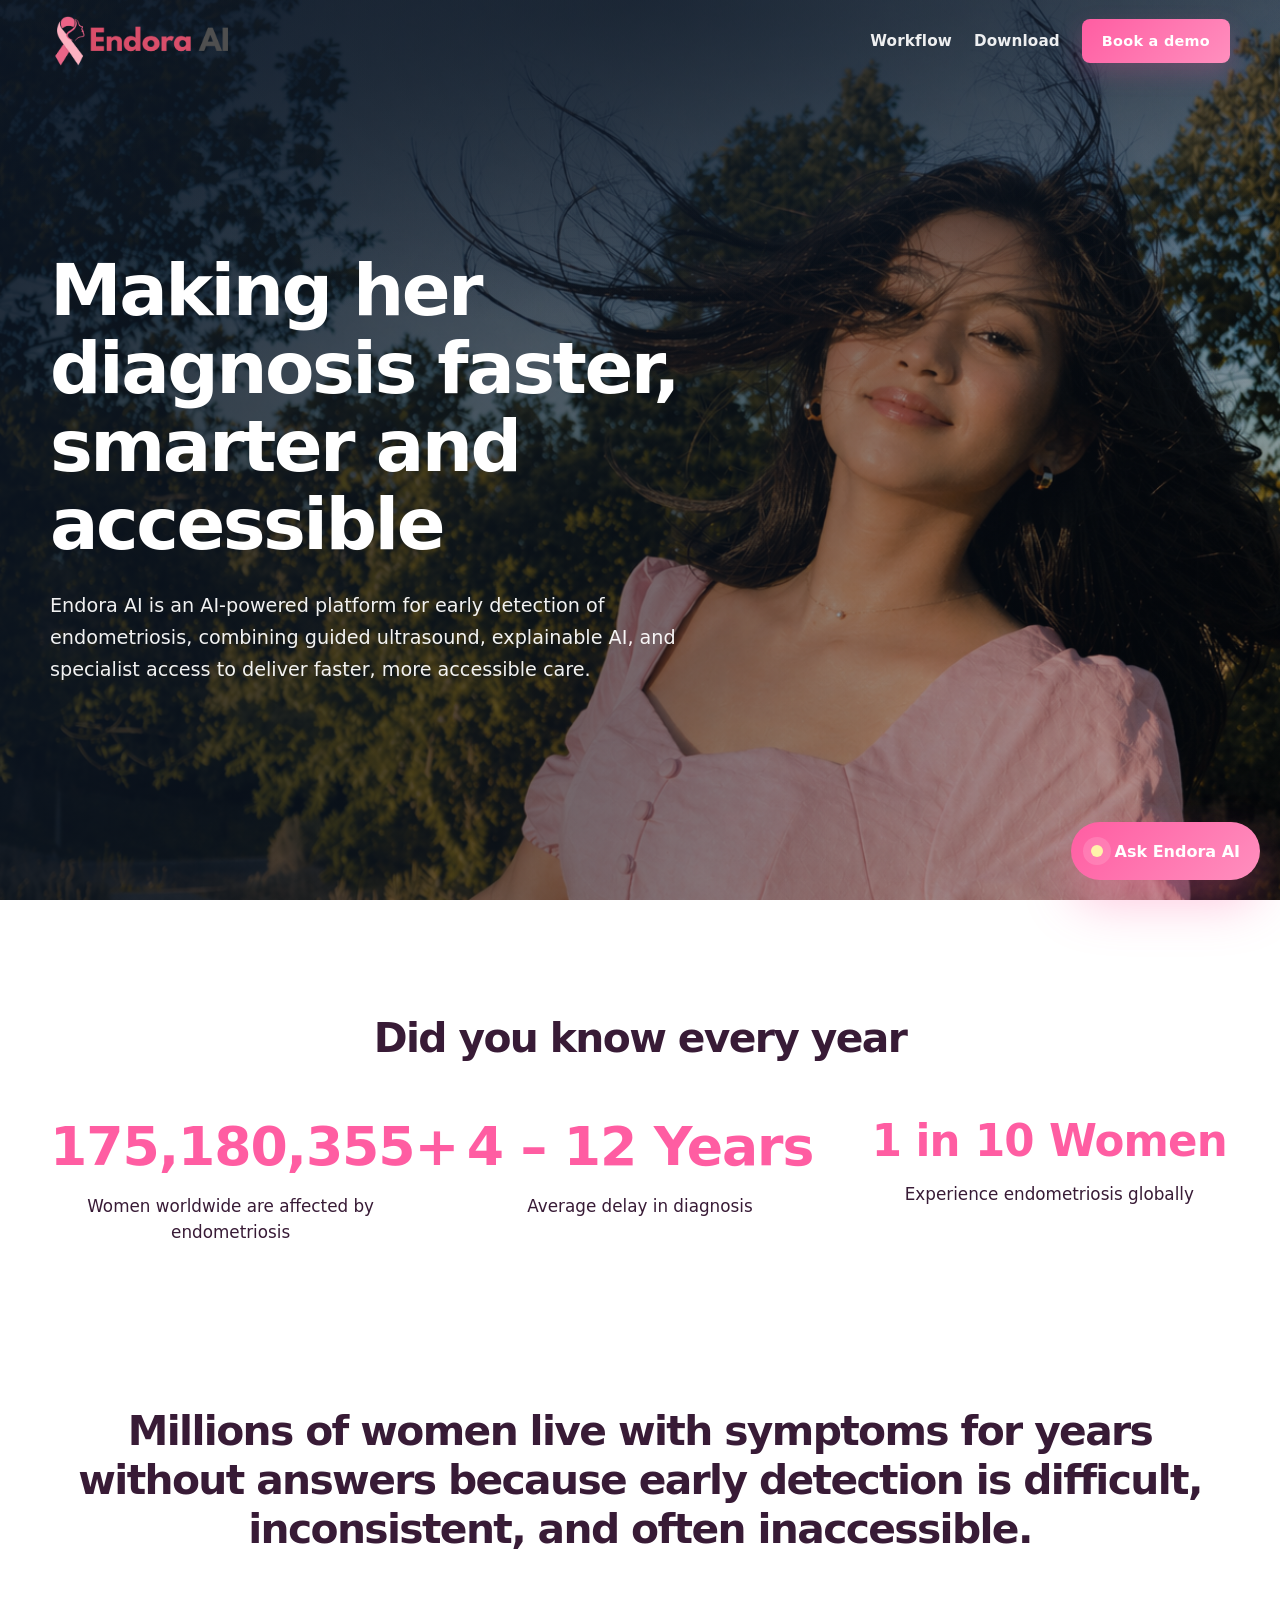
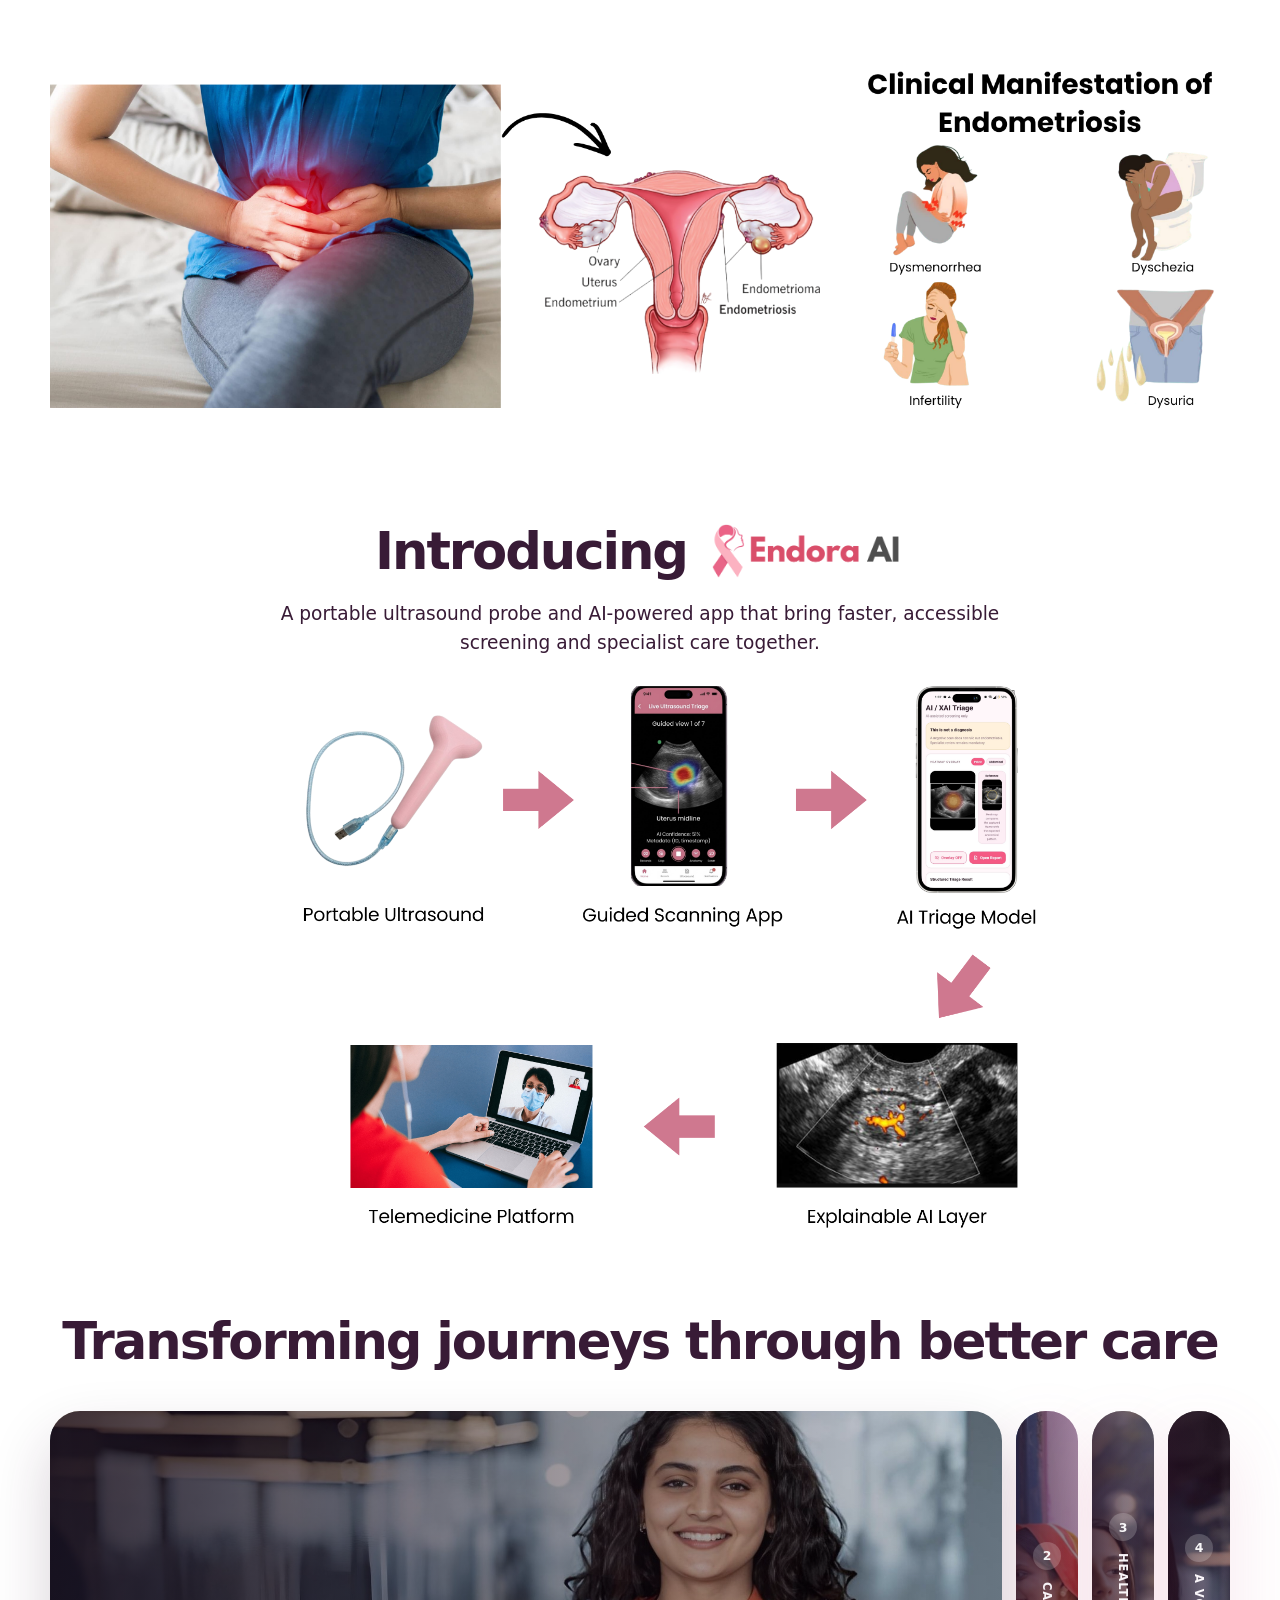
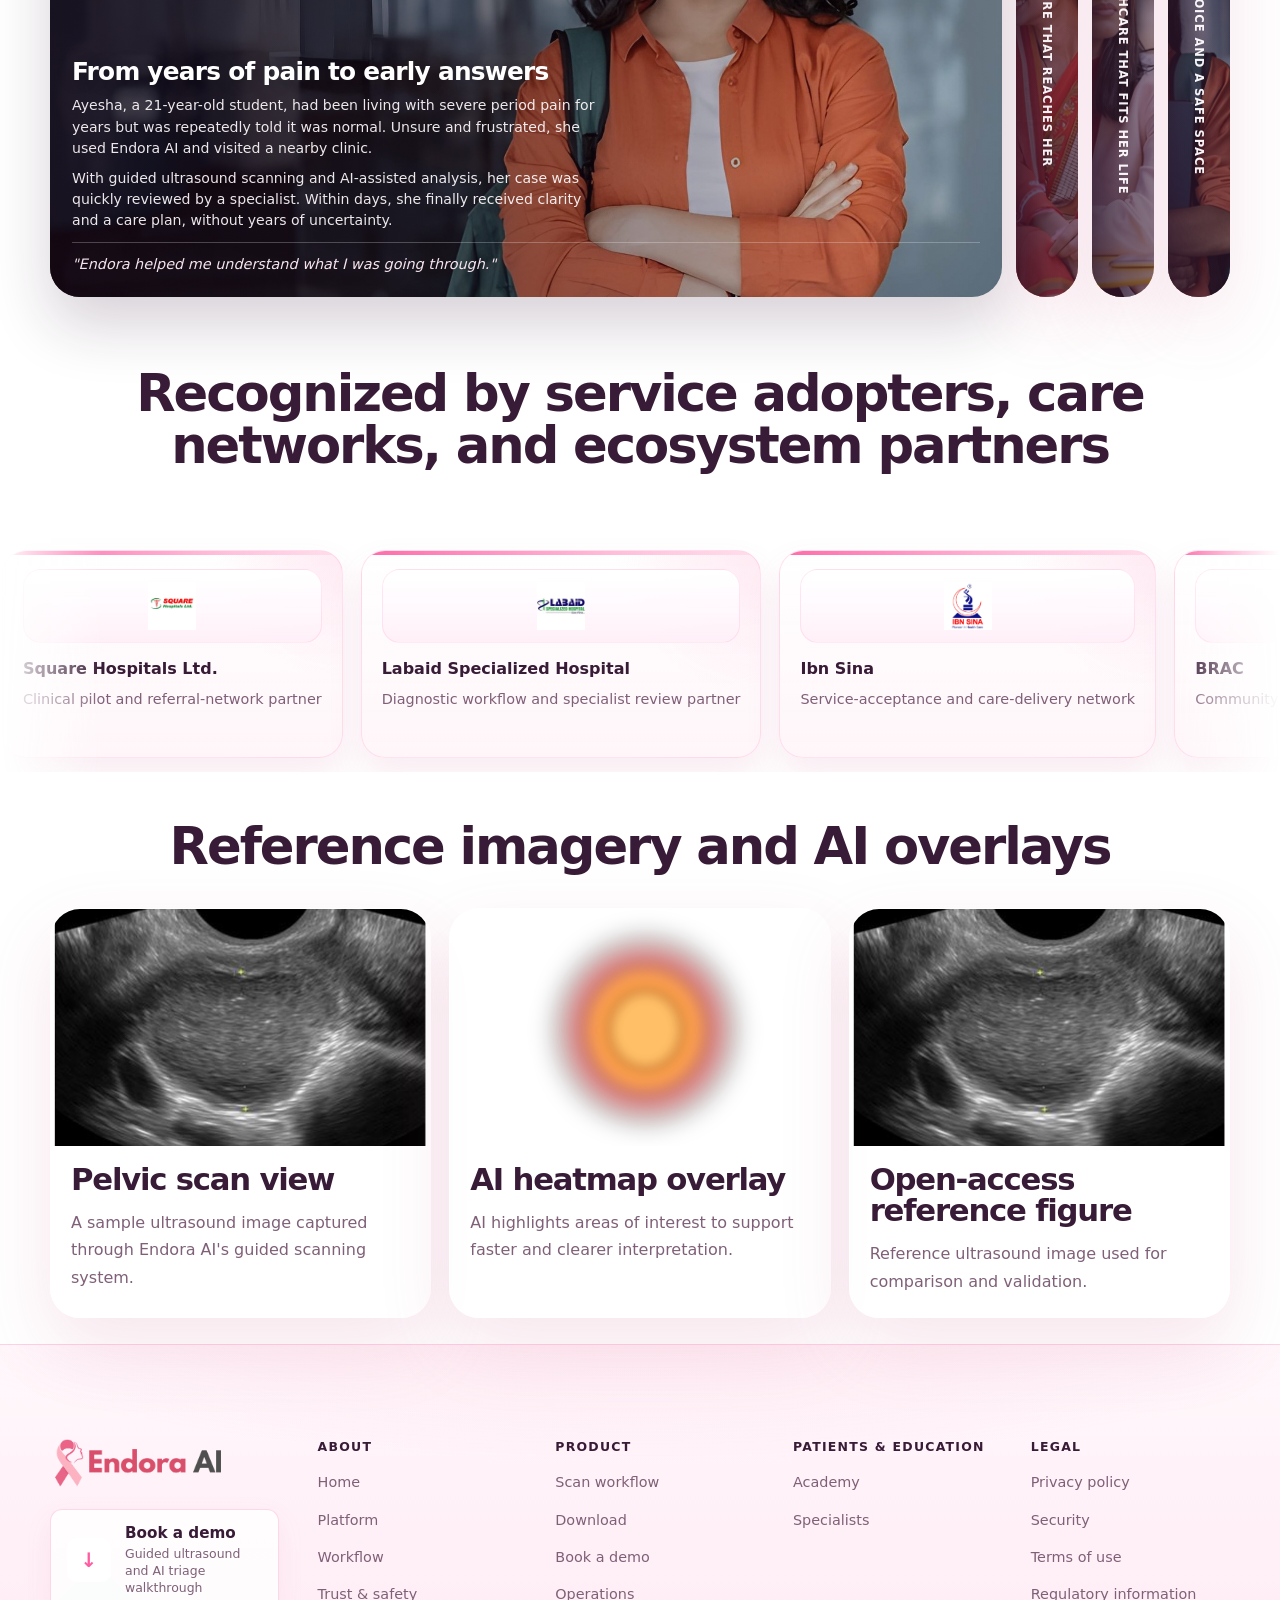
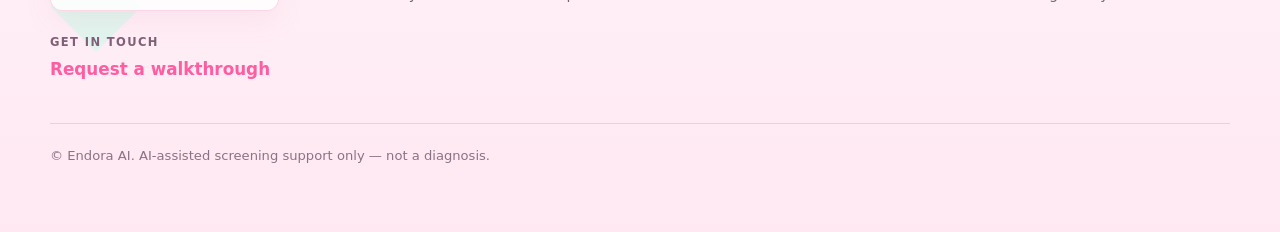
==== commit fba39f31: "added two new sections" ====
--- a/index.html
+++ b/index.html
@@ -69,36 +69,35 @@
           </div>
         </section>
 
-        <section class="section">
-          <div class="split-callout">
-            <article class="media-card">
-              <img src="./assets/hero-illustration.png" alt="Endora AI hero illustration" />
-              <div class="media-copy">
-                <h3>Mobile-first experience</h3>
-                <p>The product in this repo is designed around an operator-friendly mobile flow and a lightweight clinical handoff.</p>
-              </div>
-            </article>
-            <div class="optimize-copy">
-              <h3 class="optimize-copy__title">What Endora AI is optimizing for</h3>
-              <ul class="optimize-copy__list">
-                <li>
-                  <strong>Earlier screening signals:</strong>
-                  richer symptom and cycle context alongside imaging cues so suspected endometriosis is easier to spot in routine visits, before pain or disease burden has silently progressed for years.
-                </li>
-                <li>
-                  <strong>Consistent capture:</strong>
-                  guided acquisition checklists and on-device prompts so operators collect the same pelvic views every time, cutting avoidable rescans and making longitudinal comparison between appointments actually usable.
-                </li>
-                <li>
-                  <strong>Safer escalation:</strong>
-                  clear, prioritized handoffs when AI or intake highlights high-concern patterns, ambiguous anatomy, or conflicting history so complex cases reach specialist review quickly instead of waiting in a general queue.
-                </li>
-                <li>
-                  <strong>Education:</strong>
-                  short, trustworthy explainers, visit prep, and between-visit reminders that help patients understand what was ordered, what to expect next, and how to advocate for follow-up without replacing clinician judgment.
-                </li>
-              </ul>
-            </div>
+        <section class="section symptom-spotlight" aria-labelledby="symptom-spotlight-heading">
+          <div class="section symptom-spotlight__inner">
+            <h2 class="symptom-spotlight__title" id="symptom-spotlight-heading">
+              Millions of women live with symptoms for years without answers because early detection is difficult, inconsistent, and often inaccessible.
+            </h2>
+            <img
+              class="symptom-spotlight__image"
+              src="./assets/pelvic%20pain1.png"
+              alt="Illustration highlighting pelvic pain symptoms"
+              loading="lazy"
+            />
+          </div>
+        </section>
+
+        <section class="section introducing-section" aria-labelledby="introducing-heading">
+          <div class="section introducing-section__inner">
+            <h2 class="introducing-section__title" id="introducing-heading">
+              <span>Introducing</span>
+              <img src="./assets/logo.png" alt="Endora AI logo" width="220" height="53" />
+            </h2>
+            <p class="introducing-section__subtitle">
+              A portable ultrasound probe and AI-powered app that bring faster, accessible screening and specialist care together.
+            </p>
+            <img
+              class="introducing-section__image"
+              src="./assets/flow2.png"
+              alt="Portable ultrasound probe connected with Endora AI app"
+              loading="lazy"
+            />
           </div>
         </section>
 
@@ -214,9 +213,8 @@
 
         <section class="partner-section">
           <div class="section">
-            <div class="section-header">
+            <div class="section-header section-header--center">
               <div>
-                <div class="badge">Collaboration & partnership</div>
                 <h2>Recognized by service adopters, care networks, and ecosystem partners</h2>
               </div>
             </div>
@@ -263,9 +261,8 @@
         </section>
 
         <section class="section">
-          <div class="section-header">
+          <div class="section-header section-header--center">
             <div>
-              <div class="badge">Imaging gallery</div>
               <h2>Reference imagery and AI overlays</h2>
             </div>
            
@@ -275,21 +272,21 @@
               <img src="./assets/ultrasound-pelvic.png" alt="Pelvic ultrasound view" />
               <div class="media-copy">
                 <h3>Pelvic scan view</h3>
-                <p>Representative ultrasound frame used inside the app experience.</p>
+                <p>A sample ultrasound image captured through Endora AI's guided scanning system.</p>
               </div>
             </article>
             <article class="media-card">
               <img src="./assets/ultrasound-heatmap.png" alt="Ultrasound heatmap overlay" />
               <div class="media-copy">
                 <h3>AI heatmap overlay</h3>
-                <p>Visual language aligned with the analysis screen’s highlighted regions.</p>
+                <p>AI highlights areas of interest to support faster and clearer interpretation.</p>
               </div>
             </article>
             <article class="media-card">
               <img src="./assets/endometrioma-reference.jpg" alt="Endometrioma reference image" />
               <div class="media-copy">
                 <h3>Open-access reference figure</h3>
-                <p>Downloaded from the open-access source documented in the repo’s ultrasound asset notes.</p>
+                <p>Reference ultrasound image used for comparison and validation.</p>
               </div>
             </article>
           </div>
--- a/styles.css
+++ b/styles.css
@@ -402,7 +402,6 @@
 .did-you-know-band {
   background: #fff;
   padding: clamp(48px, 8vw, 92px) 0;
-  box-shadow: 0 1px 0 rgba(26, 40, 51, 0.06);
 }
 
 .did-you-know__inner {
@@ -517,6 +516,82 @@
     grid-template-columns: 1fr;
     gap: 36px;
   }
+}
+
+.symptom-spotlight {
+  padding-top: clamp(28px, 5vw, 56px);
+  padding-bottom: clamp(8px, 1.8vw, 16px);
+}
+
+.symptom-spotlight__inner {
+  display: grid;
+  gap: clamp(18px, 3.6vw, 34px);
+  justify-items: center;
+  text-align: center;
+}
+
+.symptom-spotlight__title {
+  margin: 0;
+  max-width: 72ch;
+  font-size: clamp(1.85rem, 3.8vw, 2.55rem);
+  line-height: 1.2;
+  color: var(--ink);
+}
+
+.symptom-spotlight__image {
+  width: min(100%, 1235px);
+  height: clamp(220px, 36vw, 440px);
+  display: block;
+  margin: 0 auto;
+  object-fit: cover;
+  object-position: top center;
+}
+
+.introducing-section {
+  padding-top: 0;
+  padding-bottom: clamp(12px, 2.4vw, 24px);
+}
+
+.introducing-section__inner {
+  display: grid;
+  justify-items: center;
+  gap: clamp(10px, 2vw, 22px);
+  width: 100%;
+}
+
+.introducing-section__title {
+  margin: 0;
+  display: inline-flex;
+  align-items: center;
+  justify-content: center;
+  flex-wrap: nowrap;
+  white-space: nowrap;
+  gap: clamp(10px, 1.8vw, 20px);
+  width: 100%;
+  text-align: center;
+}
+
+.introducing-section__title img {
+  display: block;
+  height: clamp(46px, 4.2vw, 70px);
+  width: auto;
+  object-fit: contain;
+}
+
+.introducing-section__subtitle {
+  margin: 0;
+  max-width: 64ch;
+  text-align: center;
+  color: var(--ink);
+  font-size: clamp(1rem, 1.45vw, 1.2rem);
+  line-height: 1.55;
+}
+
+.introducing-section__image {
+  width: min(100%, 998px);
+  height: auto;
+  display: block;
+  margin: 0 auto;
 }
 
 .hero-card,
@@ -666,6 +741,19 @@
   margin-bottom: 22px;
 }
 
+.section-header--center {
+  justify-content: center;
+}
+
+.section-header--center > div {
+  text-align: center;
+  width: 100%;
+}
+
+.section-header--center h2 {
+  text-align: center;
+}
+
 .section-grid {
   display: grid;
   gap: 18px;
@@ -883,7 +971,13 @@
 }
 
 .journey-section__header.section-header {
-  justify-content: flex-start;
+  justify-content: center;
+  text-align: center;
+}
+
+.journey-section__header h2 {
+  width: 100%;
+  text-align: center;
 }
 
 .journey-rail {
